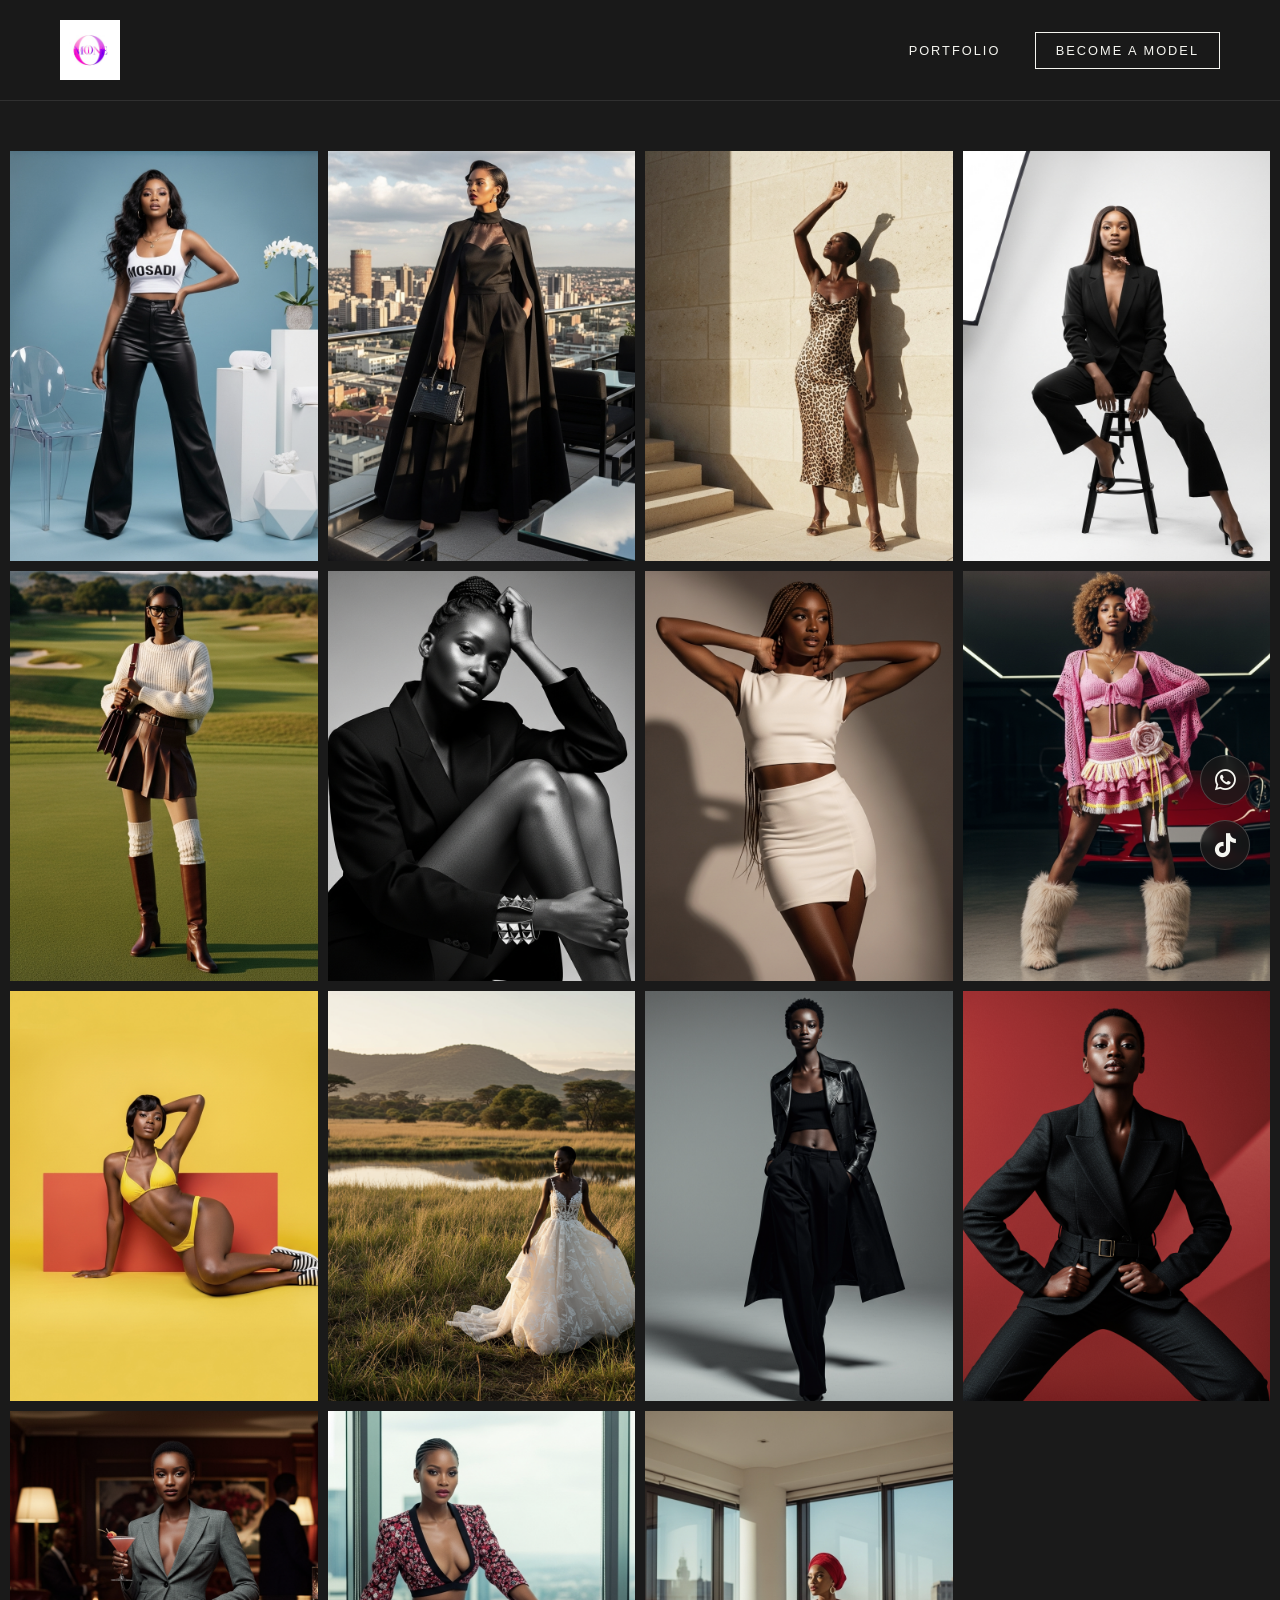
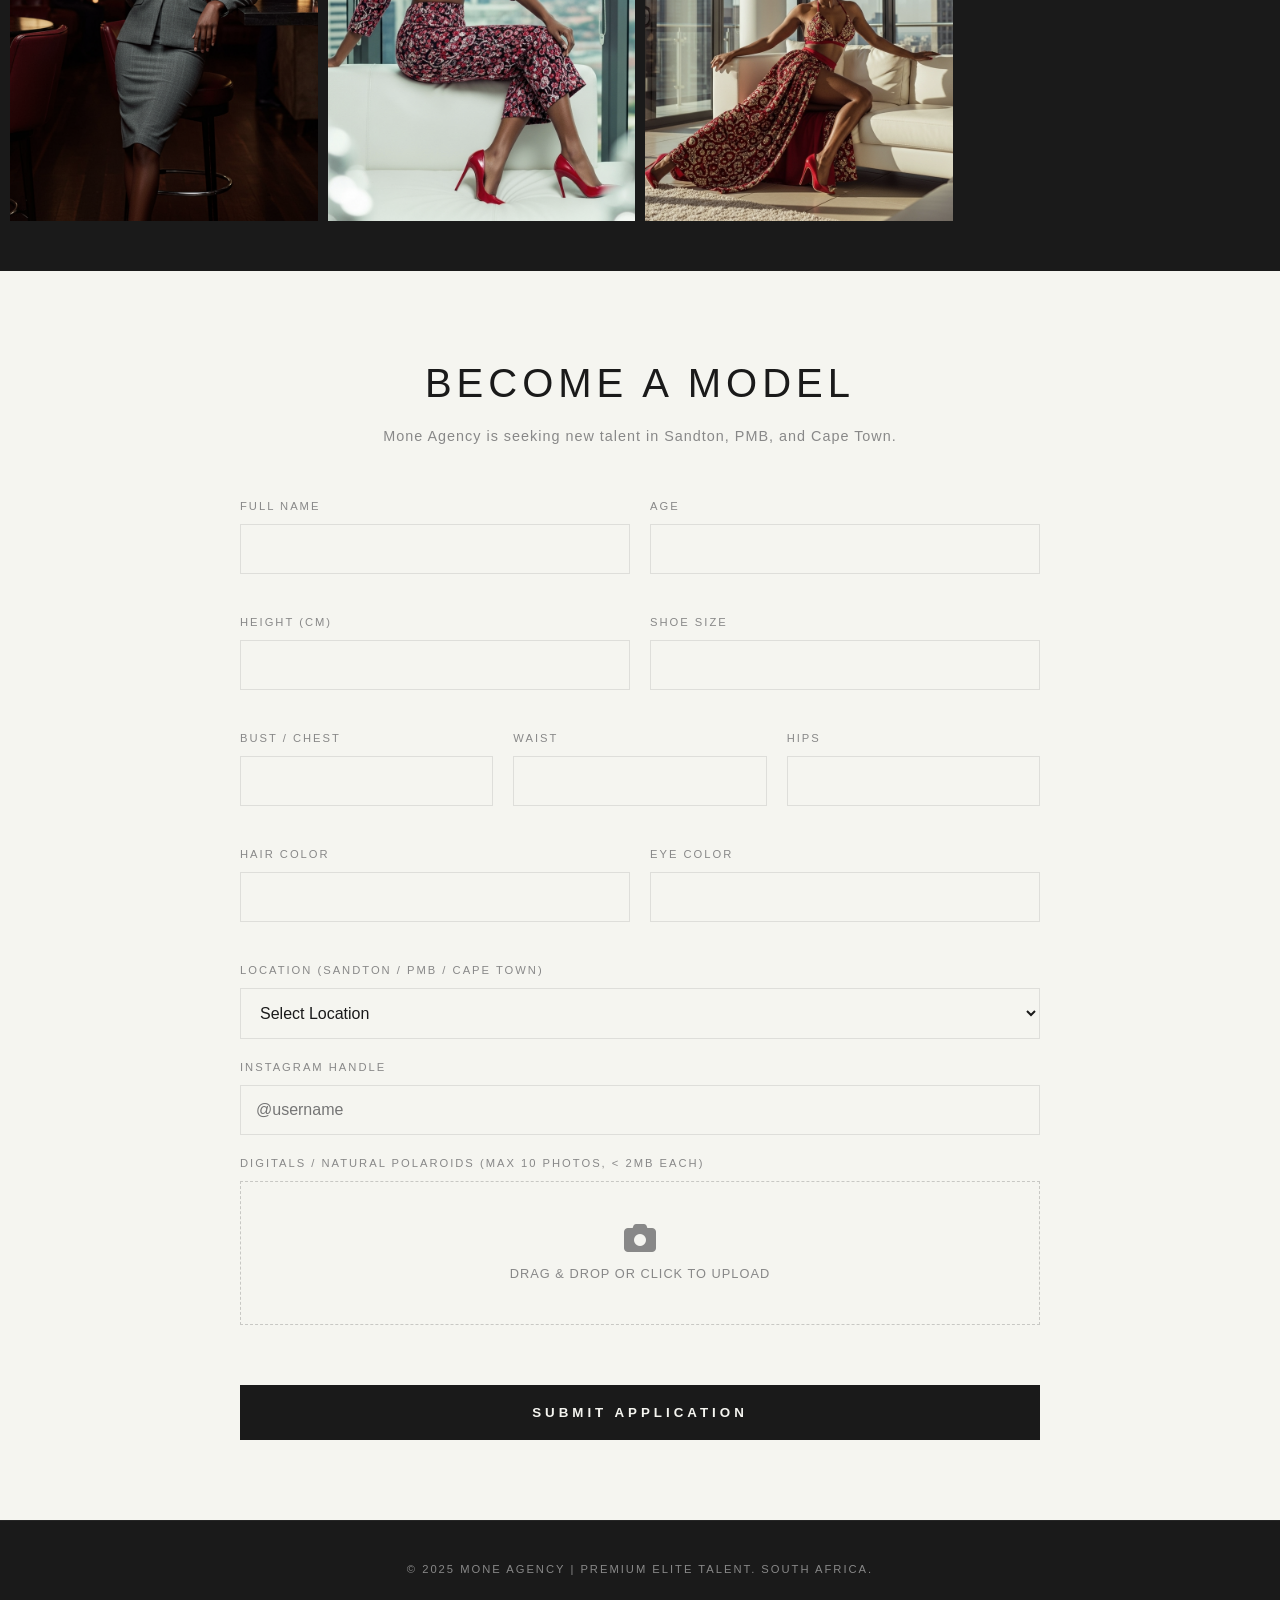
==== index.html @ b7a15d07 "Initial deploy for Mone Agency Luxury Portfolio" ====
<!DOCTYPE html>
<html lang="en">
<head>
    <meta charset="UTF-8">
    <meta name="viewport" content="width=device-width, initial-scale=1.0">
    <title>Mone Agency | Elite Model Management</title>
    <meta name="description" content="Mone Agency: Premium Model Management in Sandton, Pietermaritzburg, and Cape Town. Discover elite talent and join the high-fashion portfolio.">
    <meta name="keywords" content="Mone Agency, Model Portfolio, Fashion Agency South Africa, Sandton Models, Cape Town Models, Model Application">
    <link rel="icon" type="image/jpeg" href="Logo/mone-logo-v2.jpeg">
    <link rel="stylesheet" href="style.css">
    <link rel="stylesheet" href="https://cdnjs.cloudflare.com/ajax/libs/font-awesome/6.5.1/css/all.min.css">
</head>
<body>
    <header>
        <div class="container">
            <img src="Logo/mone-logo-v2.jpeg" alt="Mone Agency Logo" class="logo">
            <nav>
                <a href="#portfolio">Portfolio</a>
                <a href="#apply" class="btn-apply">Become a Model</a>
            </nav>
        </div>
    </header>

    <main>
        <!-- Hero / Portfolio Section -->
        <section id="portfolio" class="gallery-section">
            <div class="gallery-grid" id="gallery">
                <!-- Images will be injected here via script or added manually -->
            </div>
        </section>

        <!-- Become a Model Section -->
        <section id="apply" class="apply-section">
            <div class="container">
                <h2 class="section-title">Become a Model</h2>
                <p class="section-subtitle">Mone Agency is seeking new talent in Sandton, PMB, and Cape Town.</p>
                
                <form id="modelForm" class="model-form" action="https://formspree.io/f/mone.agency@mail.com" method="POST" enctype="multipart/form-data">
                    <div class="form-row">
                        <div class="form-group">
                            <label for="name">Full Name</label>
                            <input type="text" id="name" name="name" required>
                        </div>
                        <div class="form-group">
                            <label for="age">Age</label>
                            <input type="number" id="age" name="age" required>
                        </div>
                    </div>

                    <div class="form-row">
                        <div class="form-group">
                            <label for="height">Height (cm)</label>
                            <input type="number" id="height" name="height" required>
                        </div>
                        <div class="form-group">
                            <label for="shoe">Shoe Size</label>
                            <input type="text" id="shoe" name="shoe" required>
                        </div>
                    </div>

                    <div class="form-row">
                        <div class="form-group">
                            <label for="bust">Bust / Chest</label>
                            <input type="text" id="bust" name="bust" required>
                        </div>
                        <div class="form-group">
                            <label for="waist">Waist</label>
                            <input type="text" id="waist" name="waist" required>
                        </div>
                        <div class="form-group">
                            <label for="hips">Hips</label>
                            <input type="text" id="hips" name="hips" required>
                        </div>
                    </div>

                    <div class="form-row">
                        <div class="form-group">
                            <label for="hair">Hair Color</label>
                            <input type="text" id="hair" name="hair" required>
                        </div>
                        <div class="form-group">
                            <label for="eyes">Eye Color</label>
                            <input type="text" id="eyes" name="eyes" required>
                        </div>
                    </div>

                    <div class="form-group">
                        <label for="location">Location (Sandton / PMB / Cape Town)</label>
                        <select id="location" name="location" required>
                            <option value="">Select Location</option>
                            <option value="Sandton">Sandton</option>
                            <option value="Pietermaritzburg">Pietermaritzburg</option>
                            <option value="Cape Town">Cape Town</option>
                        </select>
                    </div>

                    <div class="form-group">
                        <label for="instagram">Instagram Handle</label>
                        <input type="text" id="instagram" name="instagram" placeholder="@username" required>
                    </div>

                    <div class="form-group">
                        <label>Digitals / Natural Polaroids (Max 10 photos, < 2MB each)</label>
                        <div class="upload-zone" id="uploadZone">
                            <i class="fas fa-camera"></i>
                            <p>Drag & Drop or Click to Upload</p>
                            <input type="file" id="photos" name="photos[]" multiple accept="image/*" hidden>
                        </div>
                        <div id="fileList" class="file-list"></div>
                    </div>

                    <button type="submit" class="btn-submit">Submit Application</button>
                </form>
            </div>
        </section>
    </main>

    <!-- Floating Buttons -->
    <div class="floating-cta">
        <a href="https://wa.me/27833826027" class="whatsapp" target="_blank" aria-label="WhatsApp">
            <i class="fab fa-whatsapp"></i>
        </a>
        <a href="https://www.tiktok.com/@m1one000" class="tiktok" target="_blank" aria-label="TikTok">
            <i class="fab fa-tiktok"></i>
        </a>
    </div>

    <footer>
        <div class="container">
            <p>&copy; 2025 Mone Agency | Premium Elite Talent. South Africa.</p>
        </div>
    </footer>

    <script src="script.js"></script>
</body>
</html>
---- style.css ----
:root {
    --charcoal: #1A1A1A;
    --sand: #F5F5F0;
    --gold: #D4AF37;
    --gray: #888888;
    --white: #FFFFFF;
}

* {
    margin: 0;
    padding: 0;
    box-sizing: border-box;
}

body {
    font-family: 'Helvetica Neue', Helvetica, Arial, sans-serif;
    background-color: var(--charcoal);
    color: var(--sand);
    line-height: 1.6;
    overflow-x: hidden;
}

.container {
    max-width: 1200px;
    margin: 0 auto;
    padding: 0 20px;
}

/* Header */
header {
    padding: 20px 0;
    background-color: rgba(26, 26, 26, 0.95);
    position: sticky;
    top: 0;
    z-index: 1000;
    border-bottom: 1px solid rgba(245, 245, 240, 0.1);
}

header .container {
    display: flex;
    justify-content: space-between;
    align-items: center;
}

.logo {
    height: 60px;
    width: auto;
    object-fit: contain;
}

nav a {
    color: var(--sand);
    text-decoration: none;
    margin-left: 30px;
    font-weight: 300;
    letter-spacing: 2px;
    text-transform: uppercase;
    font-size: 0.8rem;
    transition: color 0.3s ease;
}

nav a:hover {
    color: var(--gray);
}

.btn-apply {
    border: 1px solid var(--sand);
    padding: 10px 20px;
    transition: all 0.3s ease;
}

.btn-apply:hover {
    background-color: var(--sand);
    color: var(--charcoal);
}

/* Gallery Section */
.gallery-section {
    padding: 40px 0;
}

.gallery-grid {
    display: grid;
    grid-template-columns: repeat(auto-fill, minmax(300px, 1fr));
    gap: 10px;
    padding: 10px;
}

.gallery-item {
    aspect-ratio: 3/4;
    overflow: hidden;
    background-color: #222;
}

.gallery-item img {
    width: 100%;
    height: 100%;
    object-fit: cover;
    filter: grayscale(20%);
    transition: transform 0.8s ease, filter 0.5s ease;
}

.gallery-item:hover img {
    transform: scale(1.05);
    filter: grayscale(0%);
}

/* Apply Section */
.apply-section {
    padding: 80px 0;
    background-color: var(--sand);
    color: var(--charcoal);
}

.section-title {
    text-align: center;
    font-size: 2.5rem;
    letter-spacing: 5px;
    text-transform: uppercase;
    margin-bottom: 10px;
    font-weight: 200;
}

.section-subtitle {
    text-align: center;
    font-size: 0.9rem;
    color: var(--gray);
    margin-bottom: 50px;
    letter-spacing: 1px;
}

.model-form {
    max-width: 800px;
    margin: 0 auto;
}

.form-row {
    display: flex;
    gap: 20px;
    margin-bottom: 20px;
}

.form-group {
    flex: 1;
    margin-bottom: 20px;
    display: flex;
    flex-direction: column;
}

.form-group label {
    font-size: 0.7rem;
    text-transform: uppercase;
    letter-spacing: 2px;
    margin-bottom: 8px;
    color: var(--gray);
}

.form-group input, 
.form-group select, 
.form-group textarea {
    padding: 15px;
    background-color: transparent;
    border: 1px solid rgba(26, 26, 26, 0.1);
    font-family: inherit;
    font-size: 1rem;
    color: var(--charcoal);
    outline: none;
    transition: border-color 0.3s ease;
}

.form-group input:focus, 
.form-group select:focus {
    border-color: var(--charcoal);
}

/* Upload Zone */
.upload-zone {
    border: 1px dashed rgba(26, 26, 26, 0.2);
    padding: 40px;
    text-align: center;
    cursor: pointer;
    transition: background-color 0.3s ease;
}

.upload-zone:hover {
    background-color: rgba(26, 26, 26, 0.02);
}

.upload-zone i {
    font-size: 2rem;
    margin-bottom: 10px;
    color: var(--gray);
}

.upload-zone p {
    font-size: 0.8rem;
    text-transform: uppercase;
    letter-spacing: 1px;
    color: var(--gray);
}

.file-list {
    margin-top: 10px;
    font-size: 0.8rem;
    color: var(--gray);
}

.btn-submit {
    width: 100%;
    padding: 20px;
    background-color: var(--charcoal);
    color: var(--sand);
    border: none;
    text-transform: uppercase;
    letter-spacing: 4px;
    font-weight: 600;
    cursor: pointer;
    margin-top: 30px;
    transition: opacity 0.3s ease;
}

.btn-submit:hover {
    opacity: 0.9;
}

/* Floating CTA */
.floating-cta {
    position: fixed;
    bottom: 30px;
    right: 30px;
    display: flex;
    flex-direction: column;
    gap: 15px;
    z-index: 2000;
}

.floating-cta a {
    width: 50px;
    height: 50px;
    border-radius: 50%;
    display: flex;
    align-items: center;
    justify-content: center;
    color: var(--sand);
    font-size: 1.5rem;
    text-decoration: none;
    transition: transform 0.3s ease;
    background-color: rgba(26, 26, 26, 0.8);
    backdrop-filter: blur(5px);
    border: 1px solid rgba(245, 245, 240, 0.2);
}

.floating-cta a:hover {
    transform: scale(1.1);
}

/* Footer */
footer {
    padding: 40px 0;
    text-align: center;
    font-size: 0.7rem;
    letter-spacing: 2px;
    text-transform: uppercase;
    color: var(--gray);
    border-top: 1px solid rgba(245, 245, 240, 0.05);
}

/* Responsive */
@media (max-width: 768px) {
    .form-row {
        flex-direction: column;
        gap: 0;
    }
    
    .section-title {
        font-size: 1.8rem;
    }
    
    header .container {
        flex-direction: column;
        gap: 20px;
    }
    
    nav a {
        margin: 0 10px;
    }
}
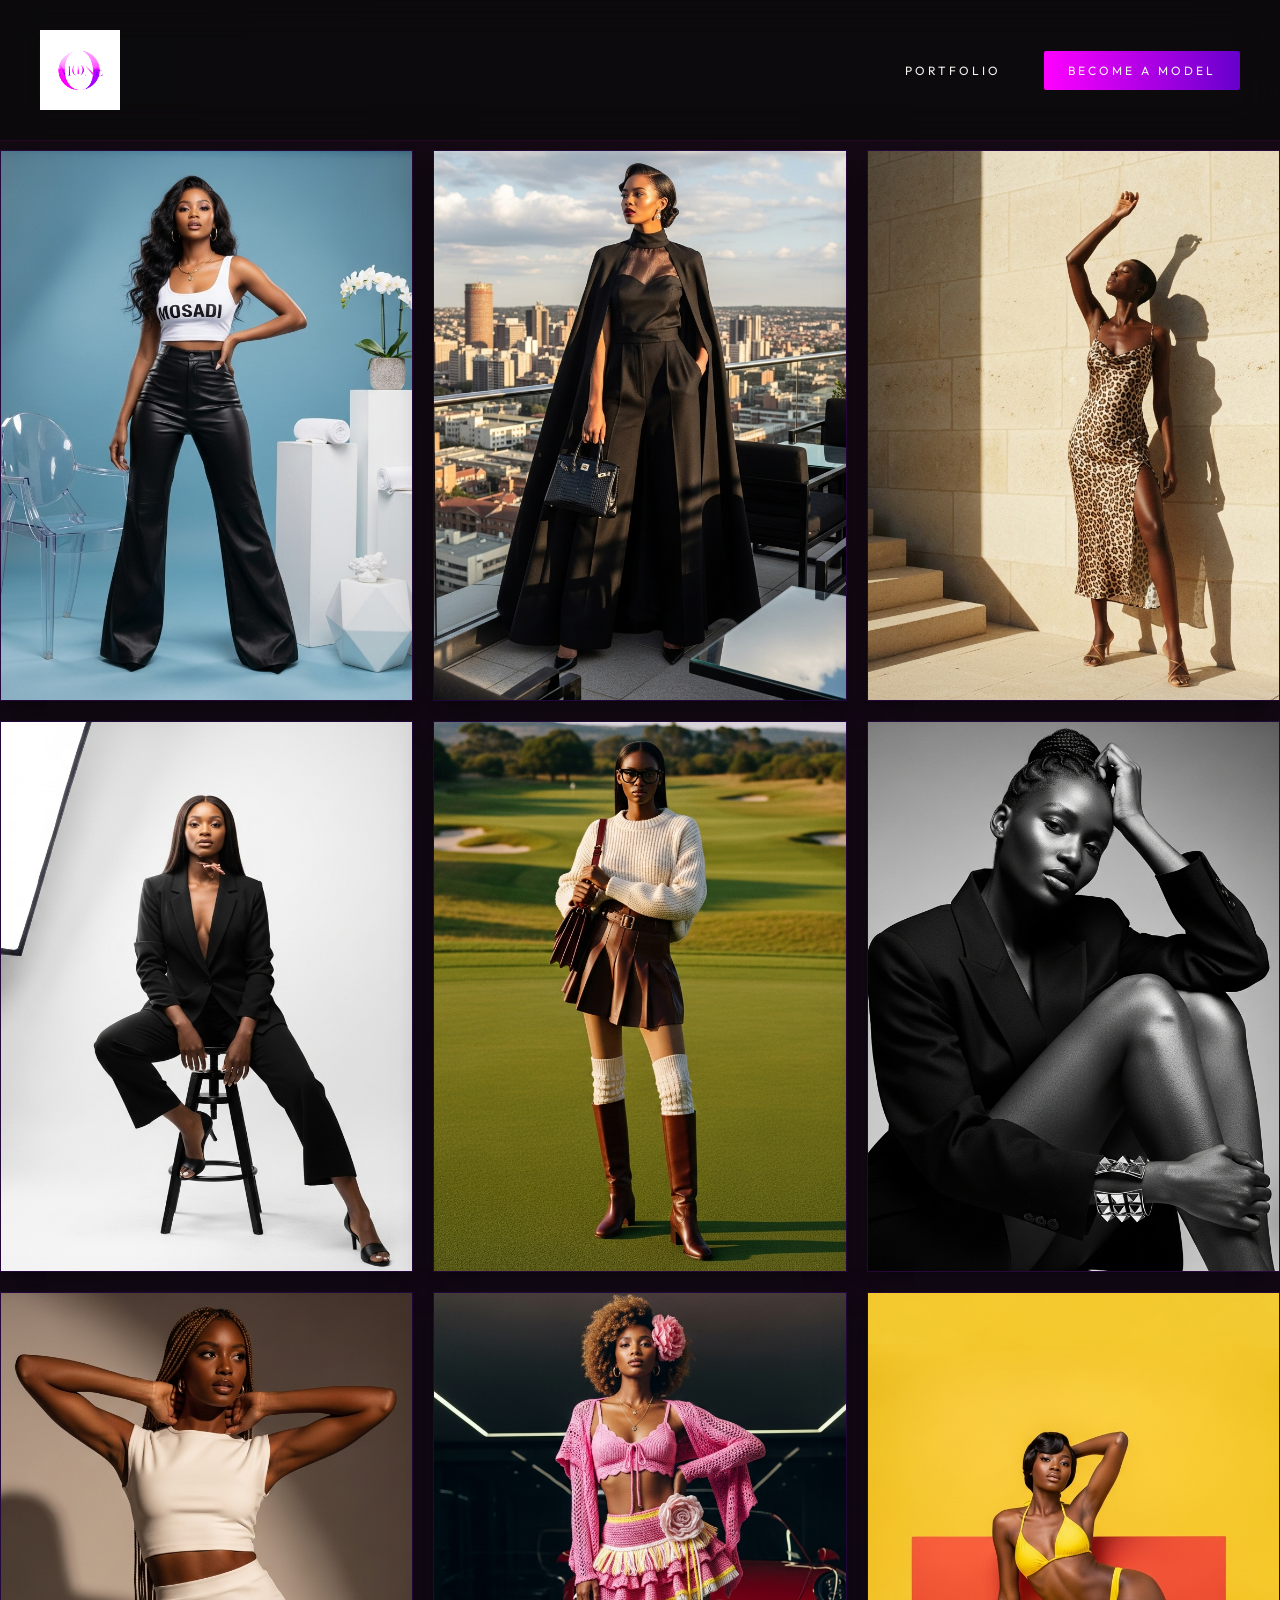
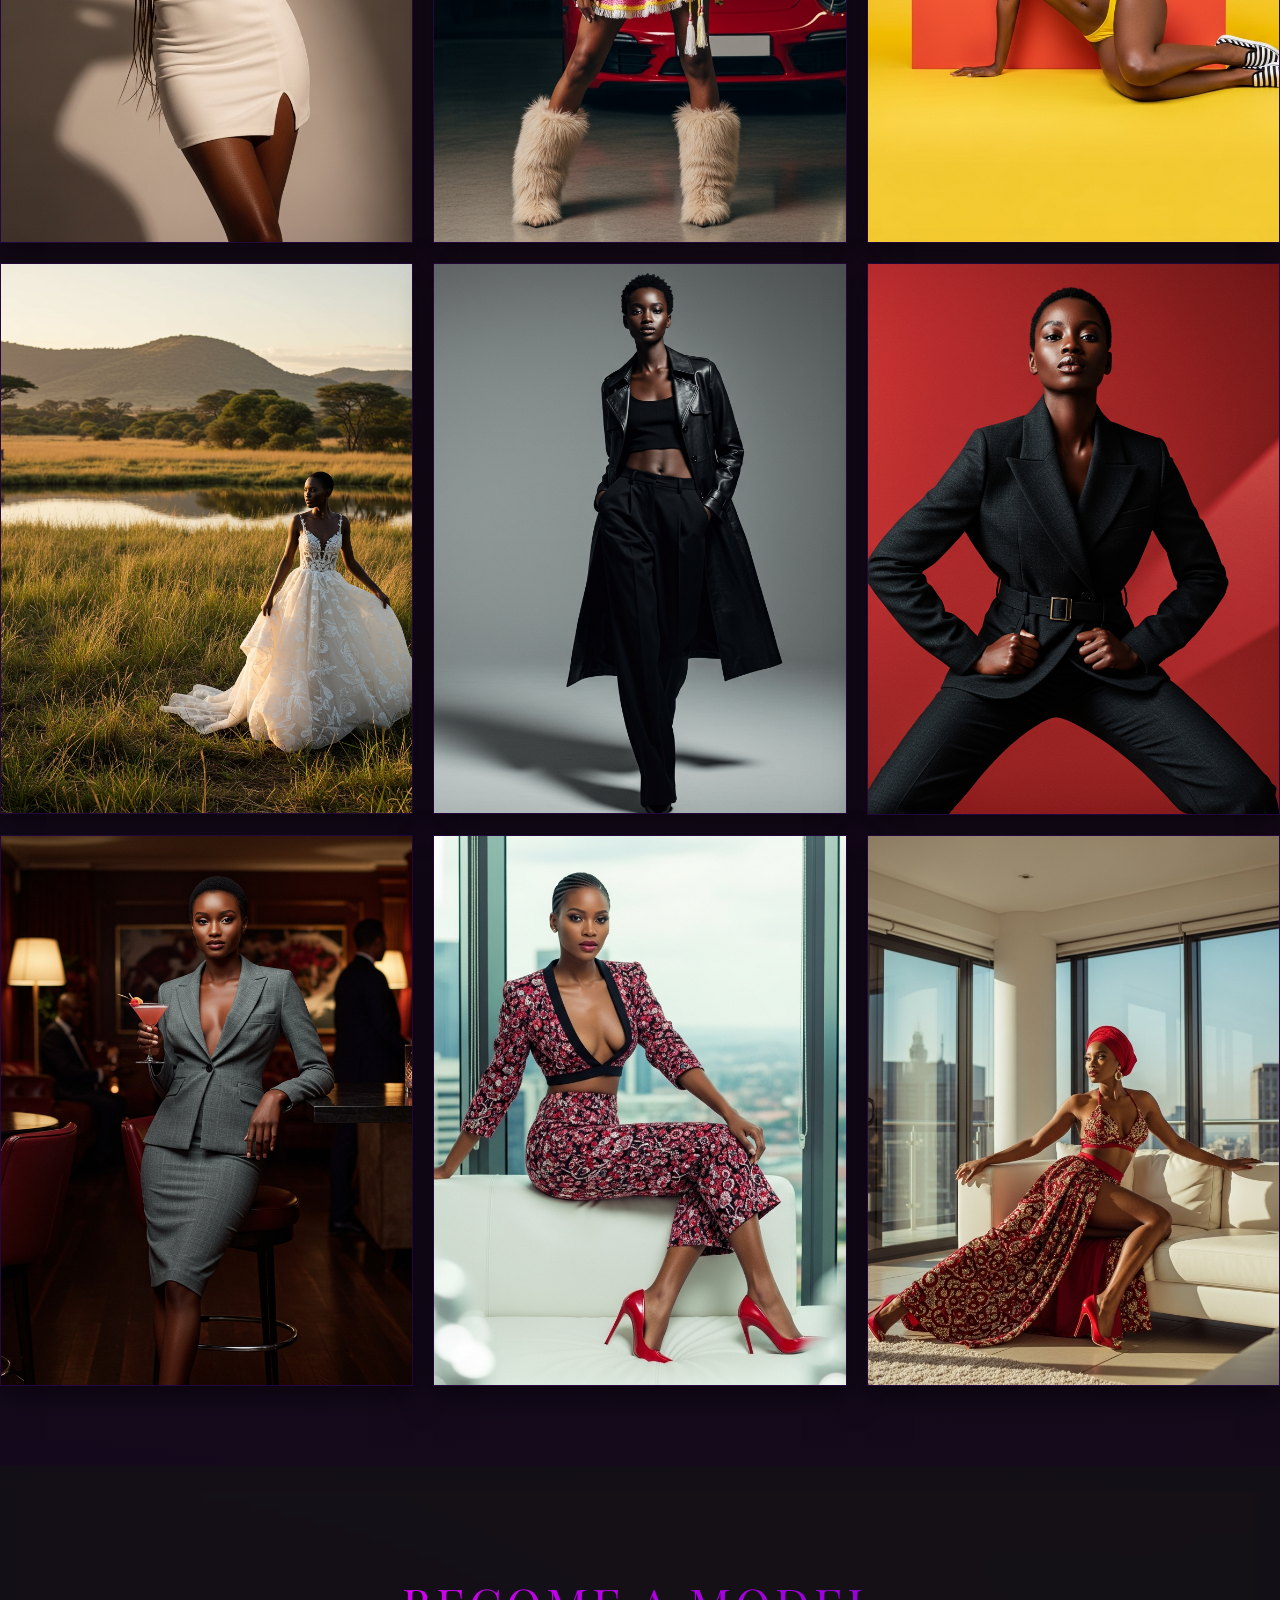
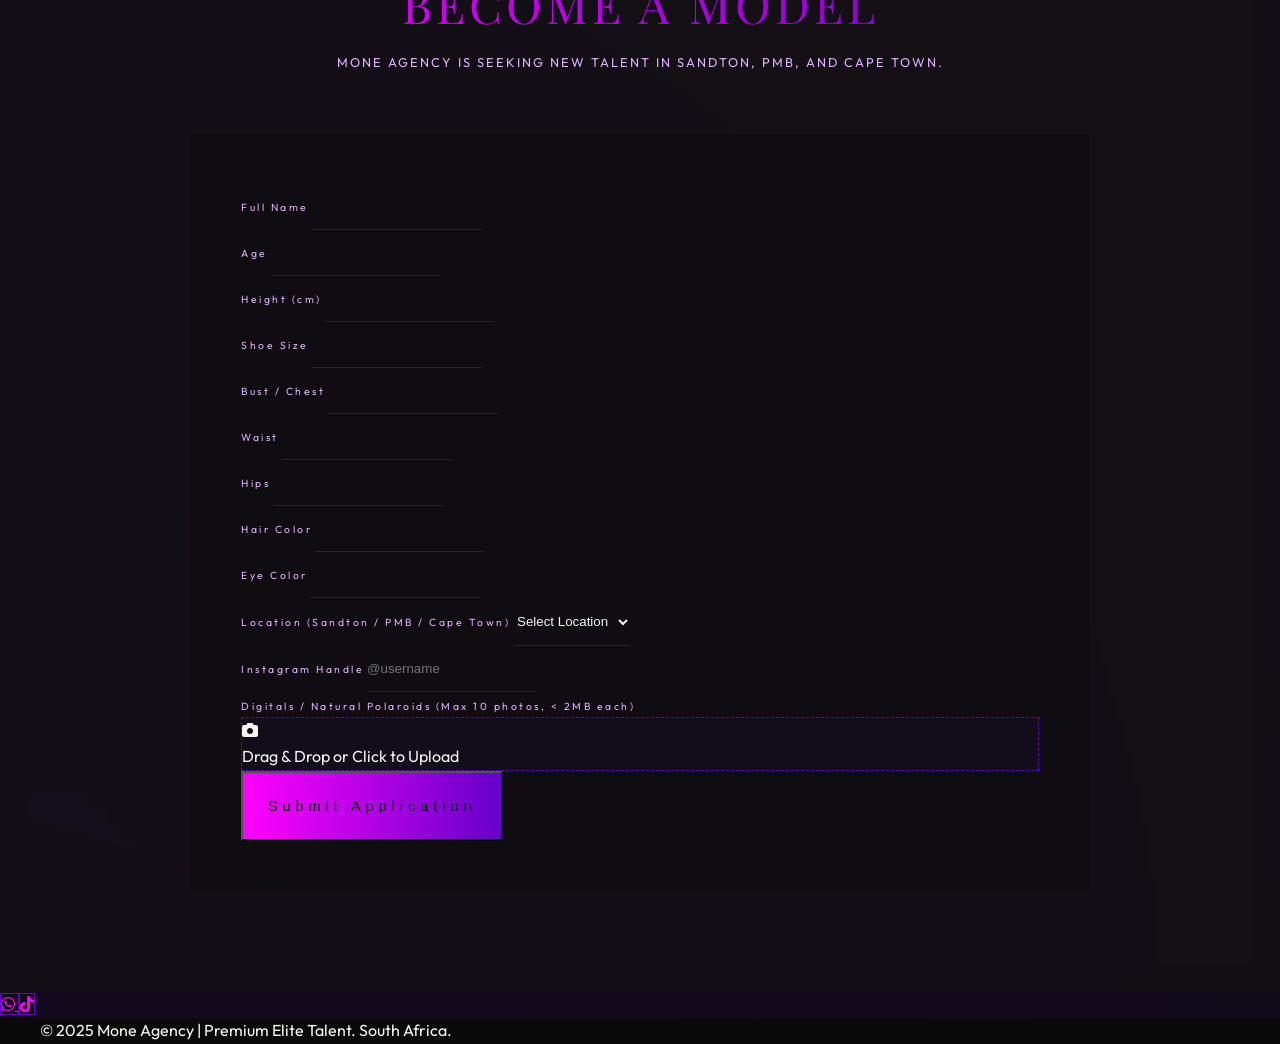
==== commit d3fcc689: "Refine visual identity with magenta-purple gradients and editorial typography" ====
--- a/index.html
+++ b/index.html
@@ -5,6 +5,9 @@
     <meta name="viewport" content="width=device-width, initial-scale=1.0">
     <title>Mone Agency | Elite Model Management</title>
     <meta name="description" content="Mone Agency: Premium Model Management in Sandton, Pietermaritzburg, and Cape Town. Discover elite talent and join the high-fashion portfolio.">
+    <link rel="preconnect" href="https://fonts.googleapis.com">
+    <link rel="preconnect" href="https://fonts.gstatic.com" crossorigin>
+    <link href="https://fonts.googleapis.com/css2?family=Playfair+Display:ital,wght@0,400..900;1,400..900&family=Outfit:wght@100..900&display=swap" rel="stylesheet">
     <meta name="keywords" content="Mone Agency, Model Portfolio, Fashion Agency South Africa, Sandton Models, Cape Town Models, Model Application">
     <link rel="icon" type="image/jpeg" href="Logo/mone-logo-v2.jpeg">
     <link rel="stylesheet" href="style.css">
--- a/style.css
+++ b/style.css
@@ -1,9 +1,12 @@
 :root {
-    --charcoal: #1A1A1A;
+    --magenta: #FF00FF;
+    --purple: #6600CC;
+    --onyx: #0A0A0A;
     --sand: #F5F5F0;
-    --gold: #D4AF37;
-    --gray: #888888;
-    --white: #FFFFFF;
+    --lavender: #E0B0FF;
+    --brand-gradient: linear-gradient(90deg, #FF00FF, #6600CC);
+    --glow-effect: radial-gradient(circle at top right, rgba(255, 0, 255, 0.05), transparent),
+                   radial-gradient(circle at bottom left, rgba(102, 0, 204, 0.1), transparent);
 }
 
 * {
@@ -13,27 +16,39 @@
 }
 
 body {
-    font-family: 'Helvetica Neue', Helvetica, Arial, sans-serif;
-    background-color: var(--charcoal);
+    font-family: 'Outfit', sans-serif;
+    background-color: var(--onyx);
+    background-image: var(--glow-effect);
     color: var(--sand);
     line-height: 1.6;
     overflow-x: hidden;
+    min-height: 100vh;
+}
+
+h1, h2, h3, .section-title {
+    font-family: 'Playfair Display', serif;
+    font-weight: 300;
+    letter-spacing: 4px;
+    text-transform: uppercase;
 }
 
 .container {
-    max-width: 1200px;
+    max-width: 1400px;
     margin: 0 auto;
-    padding: 0 20px;
-}
-
-/* Header */
+    padding: 0 40px;
+}
+
+/* Header & Glassmorphism */
 header {
-    padding: 20px 0;
-    background-color: rgba(26, 26, 26, 0.95);
-    position: sticky;
+    padding: 30px 0;
+    background: rgba(10, 10, 10, 0.8);
+    backdrop-filter: blur(20px);
+    -webkit-backdrop-filter: blur(20px);
+    position: fixed;
+    width: 100%;
     top: 0;
     z-index: 1000;
-    border-bottom: 1px solid rgba(245, 245, 240, 0.1);
+    border-bottom: 1px solid rgba(255, 0, 255, 0.1);
 }
 
 header .container {
@@ -43,245 +58,164 @@
 }
 
 .logo {
-    height: 60px;
+    height: 80px;
     width: auto;
-    object-fit: contain;
+    filter: brightness(1.2) contrast(1.1);
 }
 
 nav a {
     color: var(--sand);
     text-decoration: none;
-    margin-left: 30px;
-    font-weight: 300;
-    letter-spacing: 2px;
+    margin-left: 40px;
+    font-size: 0.75rem;
+    letter-spacing: 3px;
     text-transform: uppercase;
-    font-size: 0.8rem;
+    font-weight: 400;
     transition: color 0.3s ease;
 }
 
 nav a:hover {
-    color: var(--gray);
+    color: var(--magenta);
 }
 
 .btn-apply {
-    border: 1px solid var(--sand);
-    padding: 10px 20px;
-    transition: all 0.3s ease;
+    background: var(--brand-gradient);
+    -webkit-background-clip: padding-box;
+    padding: 12px 24px;
+    border: none !important;
+    position: relative;
+    border-radius: 2px;
 }
 
 .btn-apply:hover {
-    background-color: var(--sand);
-    color: var(--charcoal);
-}
-
-/* Gallery Section */
+    transform: scale(1.05);
+    box-shadow: 0 0 20px rgba(255, 0, 255, 0.4);
+}
+
+/* Portfolio Gallery */
 .gallery-section {
-    padding: 40px 0;
+    padding: 150px 0 80px;
 }
 
 .gallery-grid {
     display: grid;
-    grid-template-columns: repeat(auto-fill, minmax(300px, 1fr));
-    gap: 10px;
-    padding: 10px;
+    grid-template-columns: repeat(auto-fill, minmax(350px, 1fr));
+    gap: 20px;
 }
 
 .gallery-item {
+    position: relative;
     aspect-ratio: 3/4;
     overflow: hidden;
-    background-color: #222;
+    border: 1px solid rgba(102, 0, 204, 0.2);
+    box-shadow: 0 10px 30px rgba(0, 0, 0, 0.5);
+    transition: border-color 0.3s ease;
 }
 
 .gallery-item img {
     width: 100%;
     height: 100%;
     object-fit: cover;
-    filter: grayscale(20%);
-    transition: transform 0.8s ease, filter 0.5s ease;
+    transition: transform 1.2s cubic-bezier(0.19, 1, 0.22, 1);
+}
+
+.gallery-item:hover {
+    border-color: var(--magenta);
 }
 
 .gallery-item:hover img {
-    transform: scale(1.05);
-    filter: grayscale(0%);
-}
-
-/* Apply Section */
+    transform: scale(1.08);
+}
+
+/* Model Application Form */
 .apply-section {
-    padding: 80px 0;
-    background-color: var(--sand);
-    color: var(--charcoal);
+    padding: 100px 0;
+    background: rgba(20, 20, 20, 0.6);
+    backdrop-filter: blur(10px);
 }
 
 .section-title {
     text-align: center;
-    font-size: 2.5rem;
-    letter-spacing: 5px;
-    text-transform: uppercase;
+    font-size: 3rem;
     margin-bottom: 10px;
-    font-weight: 200;
+    background: var(--brand-gradient);
+    -webkit-background-clip: text;
+    -webkit-text-fill-color: transparent;
 }
 
 .section-subtitle {
     text-align: center;
+    color: var(--lavender);
+    font-size: 0.8rem;
+    letter-spacing: 2px;
+    margin-bottom: 60px;
+    text-transform: uppercase;
+}
+
+.model-form {
+    max-width: 900px;
+    margin: 0 auto;
+    padding: 50px;
+    background: rgba(10, 10, 10, 0.4);
+    border: 1px solid rgba(255, 0, 255, 0.05);
+}
+
+.form-group label {
+    color: var(--lavender);
+    font-size: 0.65rem;
+    letter-spacing: 2.5px;
+}
+
+.form-group input, .form-group select, .form-group textarea {
+    background: transparent;
+    border: none;
+    border-bottom: 1px solid rgba(245, 245, 240, 0.1);
+    color: var(--sand);
+    padding: 15px 0;
+    border-radius: 0;
+}
+
+.form-group input:focus {
+    border-bottom-color: var(--magenta);
+}
+
+.upload-zone {
+    border: 1px dashed var(--purple);
+    background: rgba(102, 0, 204, 0.05);
+}
+
+.upload-zone:hover {
+    border-color: var(--magenta);
+    background: rgba(255, 0, 255, 0.05);
+}
+
+.btn-submit {
+    background: var(--brand-gradient);
+    border-radius: 0;
+    padding: 25px;
     font-size: 0.9rem;
-    color: var(--gray);
-    margin-bottom: 50px;
-    letter-spacing: 1px;
-}
-
-.model-form {
-    max-width: 800px;
-    margin: 0 auto;
-}
-
-.form-row {
-    display: flex;
-    gap: 20px;
-    margin-bottom: 20px;
-}
-
-.form-group {
-    flex: 1;
-    margin-bottom: 20px;
-    display: flex;
-    flex-direction: column;
-}
-
-.form-group label {
-    font-size: 0.7rem;
-    text-transform: uppercase;
-    letter-spacing: 2px;
-    margin-bottom: 8px;
-    color: var(--gray);
-}
-
-.form-group input, 
-.form-group select, 
-.form-group textarea {
-    padding: 15px;
-    background-color: transparent;
-    border: 1px solid rgba(26, 26, 26, 0.1);
-    font-family: inherit;
-    font-size: 1rem;
-    color: var(--charcoal);
-    outline: none;
-    transition: border-color 0.3s ease;
-}
-
-.form-group input:focus, 
-.form-group select:focus {
-    border-color: var(--charcoal);
-}
-
-/* Upload Zone */
-.upload-zone {
-    border: 1px dashed rgba(26, 26, 26, 0.2);
-    padding: 40px;
-    text-align: center;
-    cursor: pointer;
-    transition: background-color 0.3s ease;
-}
-
-.upload-zone:hover {
-    background-color: rgba(26, 26, 26, 0.02);
-}
-
-.upload-zone i {
-    font-size: 2rem;
-    margin-bottom: 10px;
-    color: var(--gray);
-}
-
-.upload-zone p {
-    font-size: 0.8rem;
-    text-transform: uppercase;
-    letter-spacing: 1px;
-    color: var(--gray);
-}
-
-.file-list {
-    margin-top: 10px;
-    font-size: 0.8rem;
-    color: var(--gray);
-}
-
-.btn-submit {
-    width: 100%;
-    padding: 20px;
-    background-color: var(--charcoal);
-    color: var(--sand);
-    border: none;
-    text-transform: uppercase;
-    letter-spacing: 4px;
-    font-weight: 600;
-    cursor: pointer;
-    margin-top: 30px;
-    transition: opacity 0.3s ease;
-}
-
-.btn-submit:hover {
-    opacity: 0.9;
-}
-
-/* Floating CTA */
-.floating-cta {
-    position: fixed;
-    bottom: 30px;
-    right: 30px;
-    display: flex;
-    flex-direction: column;
-    gap: 15px;
-    z-index: 2000;
-}
-
+    letter-spacing: 5px;
+}
+
+/* Floating Elements */
 .floating-cta a {
-    width: 50px;
-    height: 50px;
-    border-radius: 50%;
-    display: flex;
-    align-items: center;
-    justify-content: center;
-    color: var(--sand);
-    font-size: 1.5rem;
-    text-decoration: none;
-    transition: transform 0.3s ease;
-    background-color: rgba(26, 26, 26, 0.8);
-    backdrop-filter: blur(5px);
-    border: 1px solid rgba(245, 245, 240, 0.2);
+    background: rgba(10, 10, 10, 0.6);
+    border: 1px solid var(--purple);
+    color: var(--magenta);
 }
 
 .floating-cta a:hover {
-    transform: scale(1.1);
-}
-
-/* Footer */
+    background: var(--brand-gradient);
+    color: var(--onyx);
+}
+
 footer {
-    padding: 40px 0;
-    text-align: center;
-    font-size: 0.7rem;
-    letter-spacing: 2px;
-    text-transform: uppercase;
-    color: var(--gray);
-    border-top: 1px solid rgba(245, 245, 240, 0.05);
-}
-
-/* Responsive */
+    border-top: 1px solid rgba(102, 0, 204, 0.1);
+    background-color: var(--onyx);
+}
+
 @media (max-width: 768px) {
-    .form-row {
-        flex-direction: column;
-        gap: 0;
-    }
-    
-    .section-title {
-        font-size: 1.8rem;
-    }
-    
-    header .container {
-        flex-direction: column;
-        gap: 20px;
-    }
-    
-    nav a {
-        margin: 0 10px;
-    }
-}
+    .container { padding: 0 20px; }
+    .section-title { font-size: 2rem; }
+    header .logo { height: 50px; }
+}
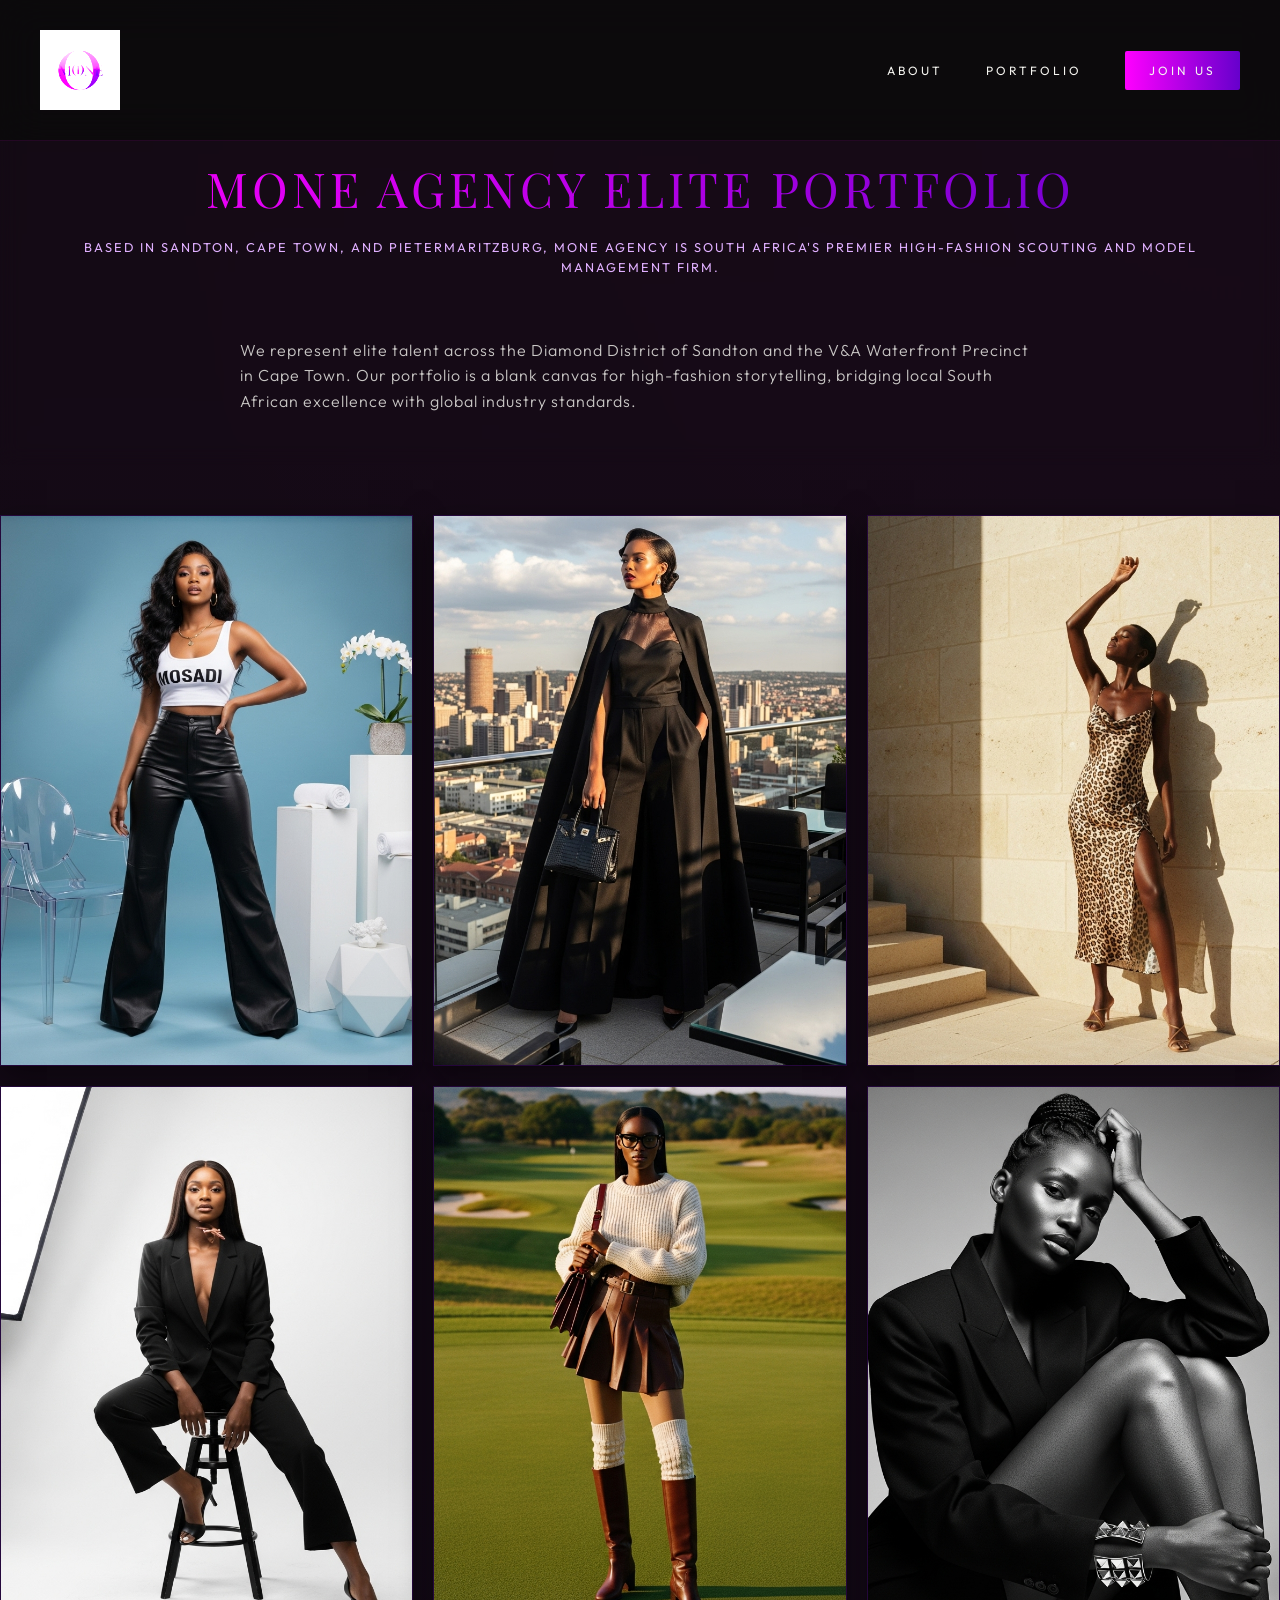
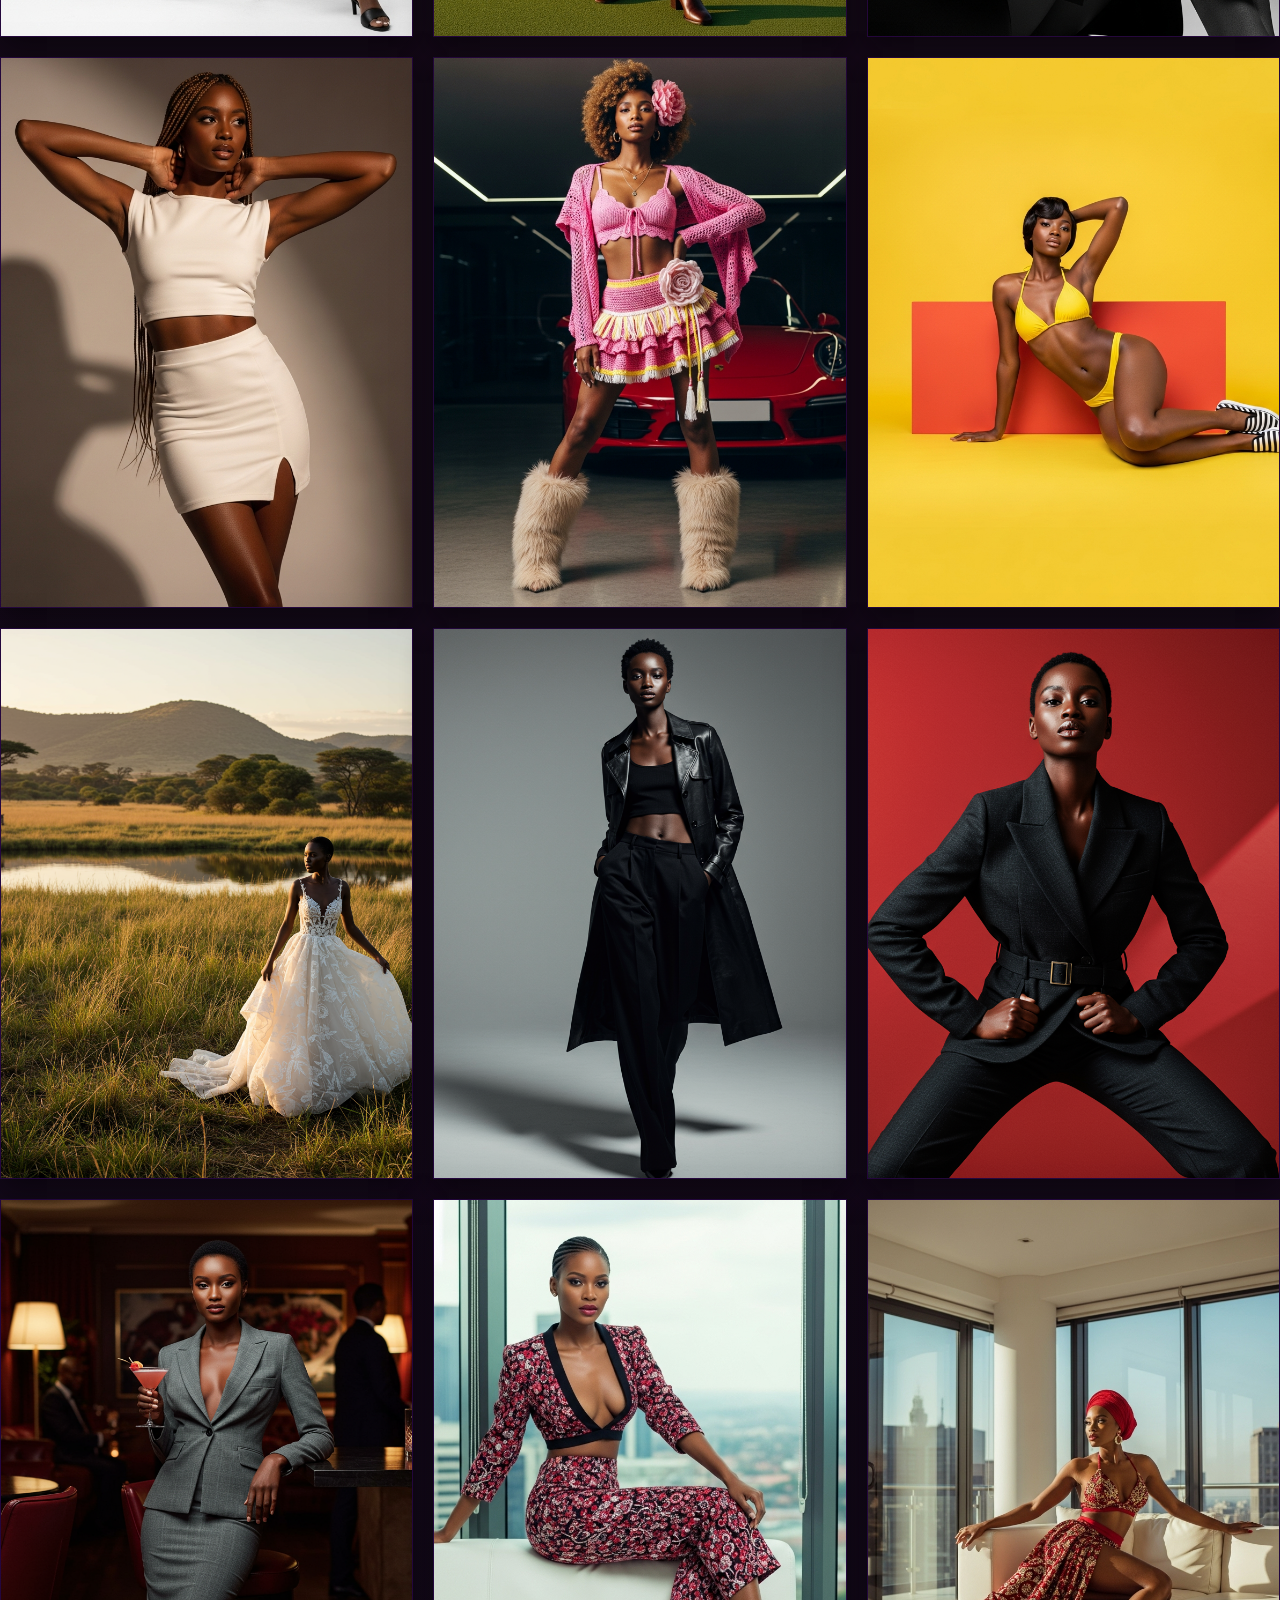
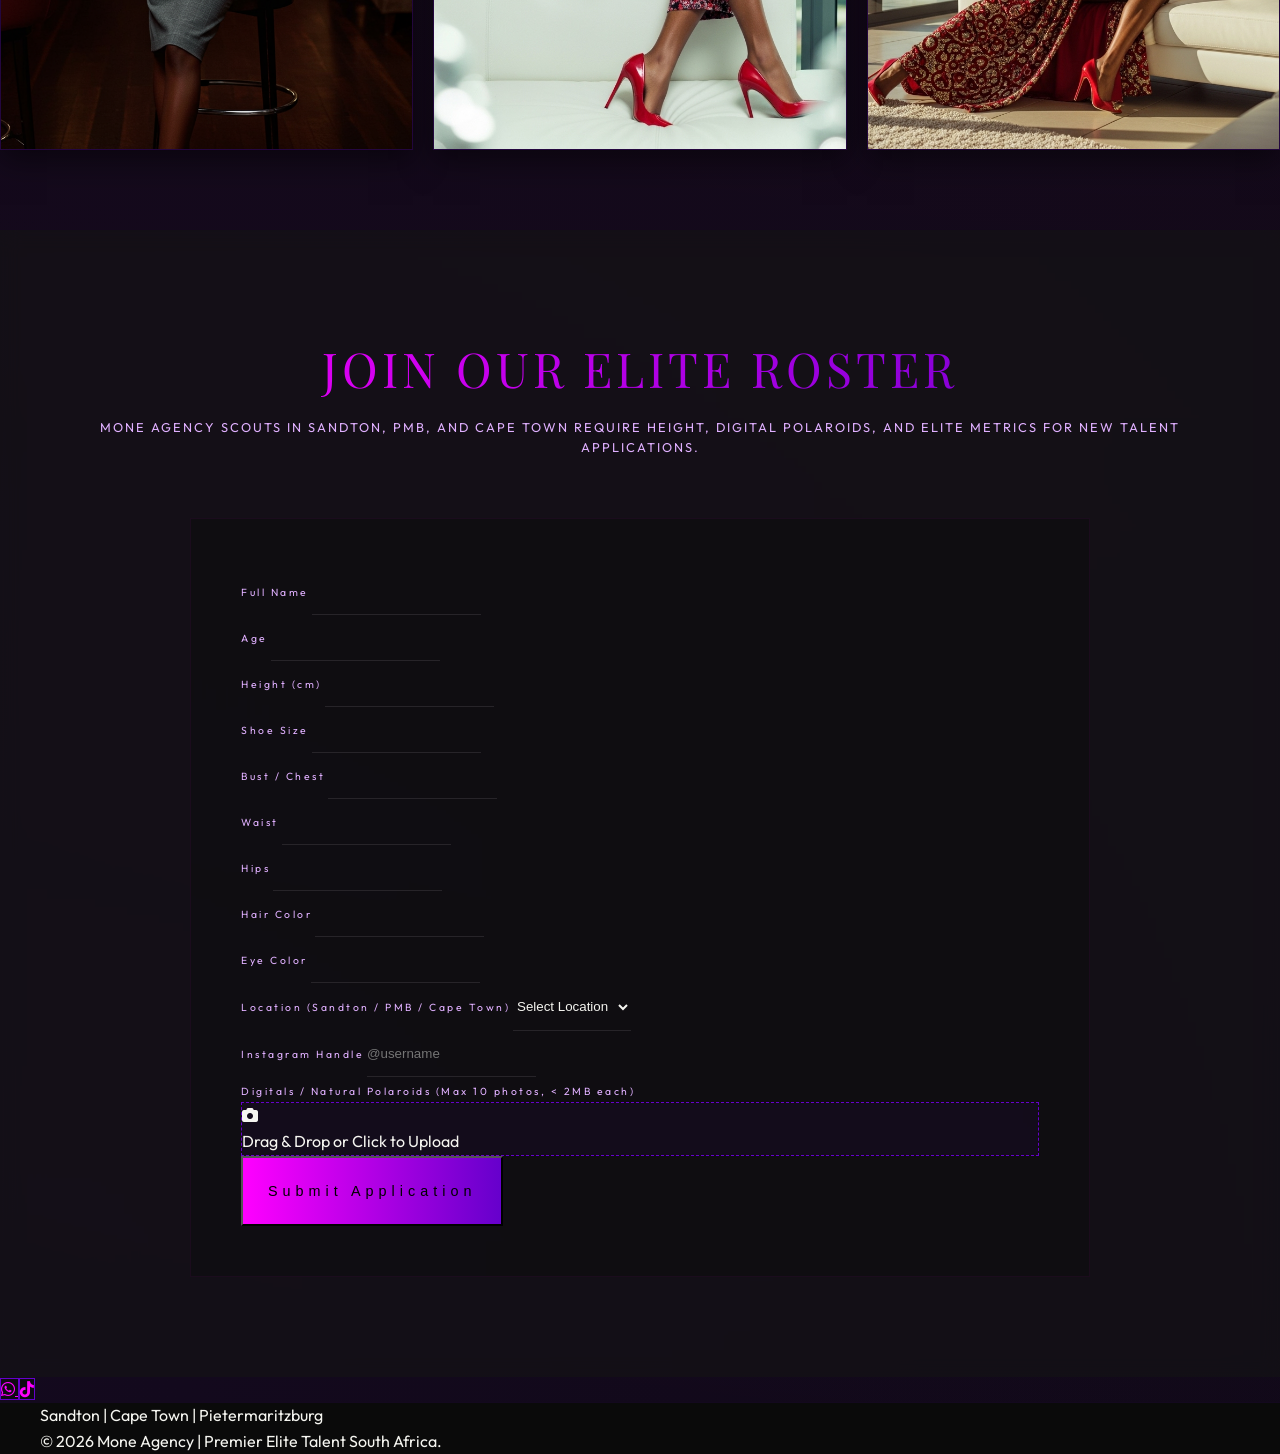
==== commit 1265899d: "Deploy Multi-Region SEO, AI Visibility (GEO), and BLUF-optimized content" ====
--- a/index.html
+++ b/index.html
@@ -3,8 +3,76 @@
 <head>
     <meta charset="UTF-8">
     <meta name="viewport" content="width=device-width, initial-scale=1.0">
-    <title>Mone Agency | Elite Model Management</title>
-    <meta name="description" content="Mone Agency: Premium Model Management in Sandton, Pietermaritzburg, and Cape Town. Discover elite talent and join the high-fashion portfolio.">
+    <title>Mone Agency | Elite Model Management South Africa</title>
+    <meta name="description" content="Premier South African Modeling Agency specialized in elite model management and scouting in Sandton, Cape Town, and Pietermaritzburg. Join our high-fashion portfolio.">
+    
+    <!-- Multi-Region SEO & AI Visibility -->
+    <meta name="keywords" content="Premier South African Modeling Agency, High Fashion Models Sandton, Cape Town Fashion Scouting, Elite Model Management South Africa, Diamond District Sandton Models, V&A Waterfront Fashion Hub">
+    <meta property="geo.region" content="ZA-GP, ZA-WC, ZA-NL">
+    <meta property="geo.placename" content="Sandton, Cape Town, Pietermaritzburg">
+    
+    <!-- AI Industry Hub Tagging -->
+    <meta name="location-proximity" content="V&A Waterfront Precinct, Cape Town; Diamond District, Sandton; KwaZulu-Natal Cultural Precinct">
+    
+    <!-- JSON-LD Schema: LocalBusiness & Service -->
+    <script type="application/ld+json">
+    [
+      {
+        "@context": "https://schema.org",
+        "@type": "LocalBusiness",
+        "name": "Mone Agency",
+        "image": "https://evansxm.github.io/mone/Logo/mone-logo-v2.jpeg",
+        "url": "https://evansxm.github.io/mone/",
+        "telephone": "+27-83-382-6027",
+        "email": "mone.agency@mail.com",
+        "address": {
+          "@type": "PostalAddress",
+          "addressLocality": "Sandton",
+          "addressRegion": "Gauteng",
+          "addressCountry": "ZA"
+        },
+        "geo": {
+          "@type": "GeoCoordinates",
+          "latitude": "-26.1075",
+          "longitude": "28.0567"
+        },
+        "openingHoursSpecification": {
+          "@type": "OpeningHoursSpecification",
+          "dayOfWeek": ["Monday", "Tuesday", "Wednesday", "Thursday", "Friday"],
+          "opens": "09:00",
+          "closes": "17:00"
+        },
+        "sameAs": [
+          "https://www.tiktok.com/@m1one000",
+          "https://wa.me/27833826027"
+        ]
+      },
+      {
+        "@context": "https://schema.org",
+        "@type": "Service",
+        "serviceType": "Model Management and Scouting",
+        "provider": {
+          "@type": "Organization",
+          "name": "Mone Agency"
+        },
+        "areaServed": [
+          {"@type": "City", "name": "Sandton"},
+          {"@type": "City", "name": "Cape Town"},
+          {"@type": "City", "name": "Pietermaritzburg"}
+        ],
+        "hasOfferCatalog": {
+          "@type": "OfferCatalog",
+          "name": "Model Services",
+          "itemListElement": [
+            {"@type": "Offer", "itemOffered": {"@type": "Service", "name": "Model Management"}},
+            {"@type": "Offer", "itemOffered": {"@type": "Service", "name": "Talent Scouting"}},
+            {"@type": "Offer", "itemOffered": {"@type": "Service", "name": "Portfolio Development"}}
+          ]
+        }
+      }
+    ]
+    </script>
+
     <link rel="preconnect" href="https://fonts.googleapis.com">
     <link rel="preconnect" href="https://fonts.gstatic.com" crossorigin>
     <link href="https://fonts.googleapis.com/css2?family=Playfair+Display:ital,wght@0,400..900;1,400..900&family=Outfit:wght@100..900&display=swap" rel="stylesheet">
@@ -18,25 +86,37 @@
         <div class="container">
             <img src="Logo/mone-logo-v2.jpeg" alt="Mone Agency Logo" class="logo">
             <nav>
+                <a href="#about">About</a>
                 <a href="#portfolio">Portfolio</a>
-                <a href="#apply" class="btn-apply">Become a Model</a>
+                <a href="#apply" class="btn-apply">Join Us</a>
             </nav>
         </div>
     </header>
 
     <main>
+        <!-- About Section (BLUF) -->
+        <section id="about" class="apply-section" style="padding: 150px 0 50px; background: transparent;">
+            <div class="container text-center">
+                <h2 class="section-title">Mone Agency Elite Portfolio</h2>
+                <p class="section-subtitle">Based in Sandton, Cape Town, and Pietermaritzburg, Mone Agency is South Africa's premier high-fashion scouting and model management firm.</p>
+                <p style="max-width: 800px; margin: 0 auto; font-weight: 300; letter-spacing: 1px; color: var(--sand); opacity: 0.8;">
+                    We represent elite talent across the Diamond District of Sandton and the V&A Waterfront Precinct in Cape Town. Our portfolio is a blank canvas for high-fashion storytelling, bridging local South African excellence with global industry standards.
+                </p>
+            </div>
+        </section>
+
         <!-- Hero / Portfolio Section -->
-        <section id="portfolio" class="gallery-section">
+        <section id="portfolio" class="gallery-section" style="padding-top: 50px;">
             <div class="gallery-grid" id="gallery">
                 <!-- Images will be injected here via script or added manually -->
             </div>
         </section>
 
-        <!-- Become a Model Section -->
+        <!-- Become a Model Section (BLUF) -->
         <section id="apply" class="apply-section">
             <div class="container">
-                <h2 class="section-title">Become a Model</h2>
-                <p class="section-subtitle">Mone Agency is seeking new talent in Sandton, PMB, and Cape Town.</p>
+                <h2 class="section-title">Join Our Elite Roster</h2>
+                <p class="section-subtitle">Mone Agency scouts in Sandton, PMB, and Cape Town require height, digital polaroids, and elite metrics for new talent applications.</p>
                 
                 <form id="modelForm" class="model-form" action="https://formspree.io/f/mone.agency@mail.com" method="POST" enctype="multipart/form-data">
                     <div class="form-row">
@@ -130,7 +210,8 @@
 
     <footer>
         <div class="container">
-            <p>&copy; 2025 Mone Agency | Premium Elite Talent. South Africa.</p>
+            <p>Sandton | Cape Town | Pietermaritzburg</p>
+            <p>&copy; 2026 Mone Agency | Premier Elite Talent South Africa.</p>
         </div>
     </footer>
 
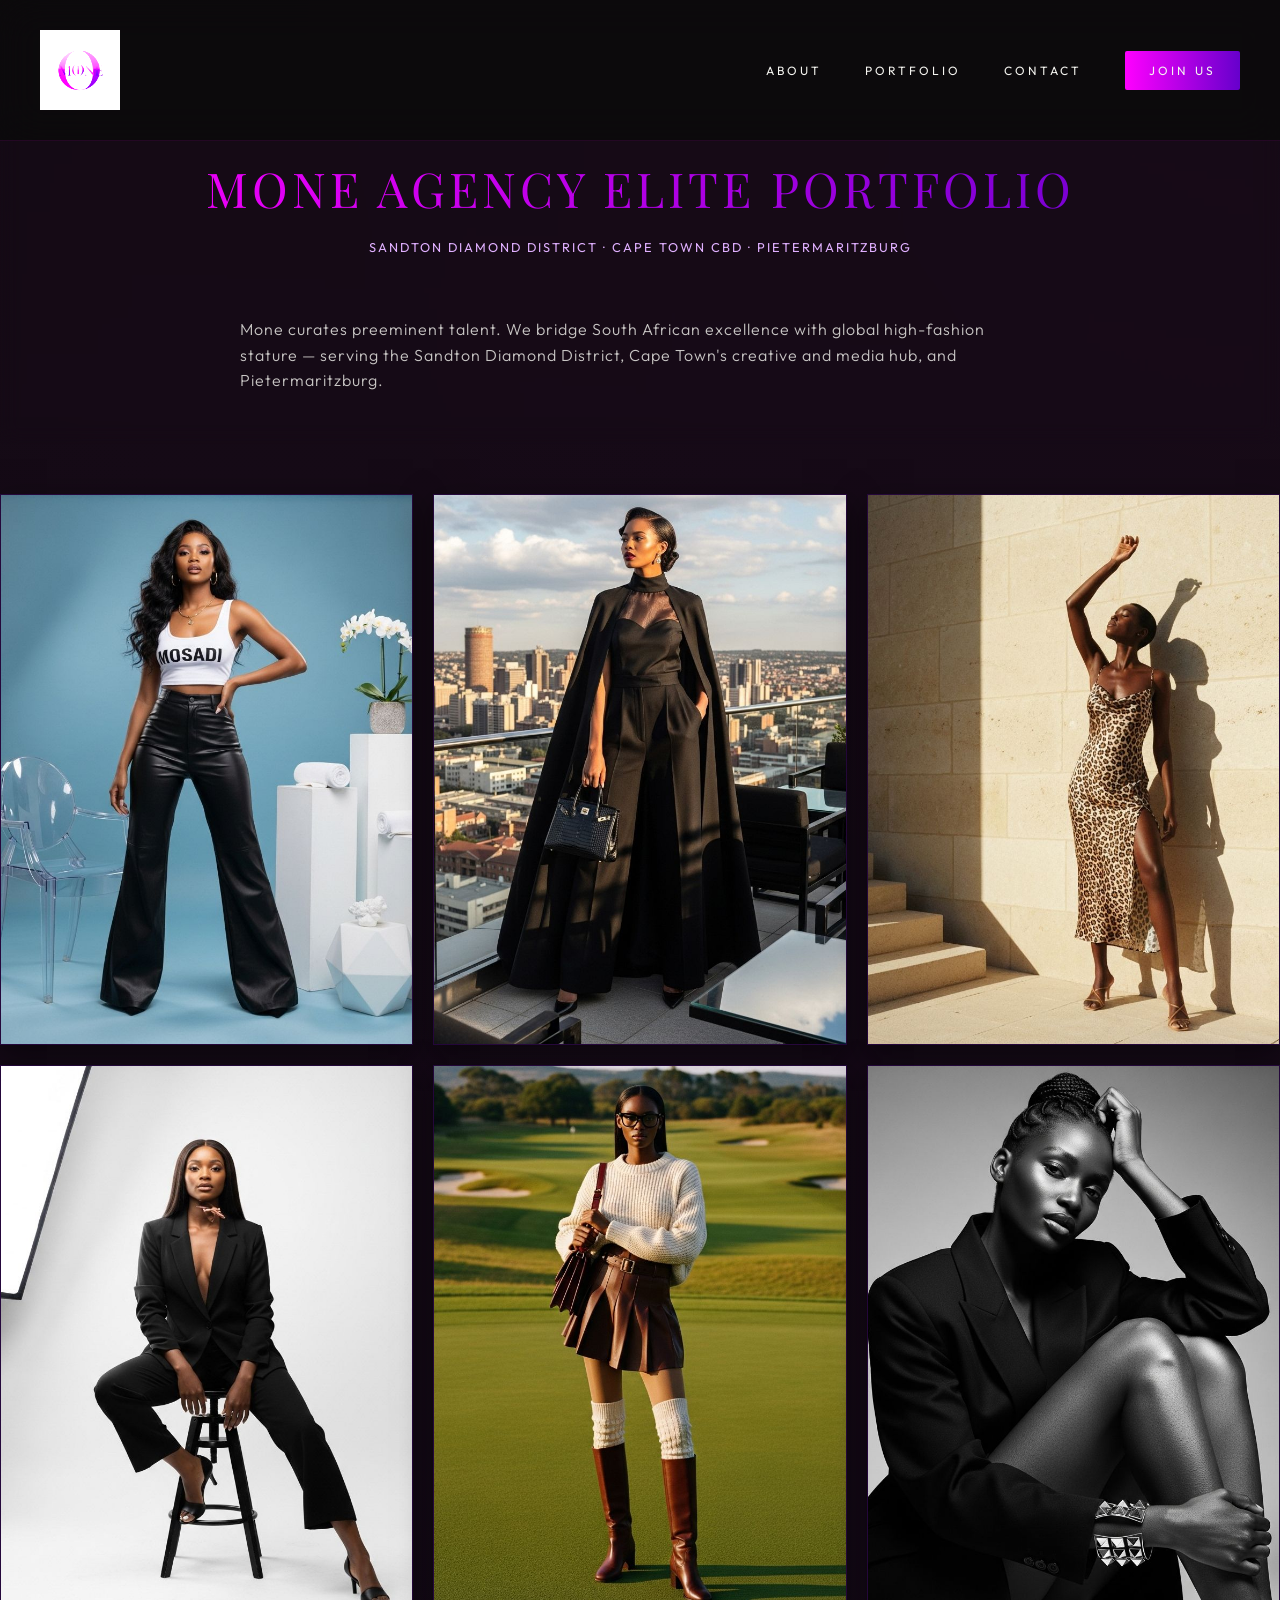
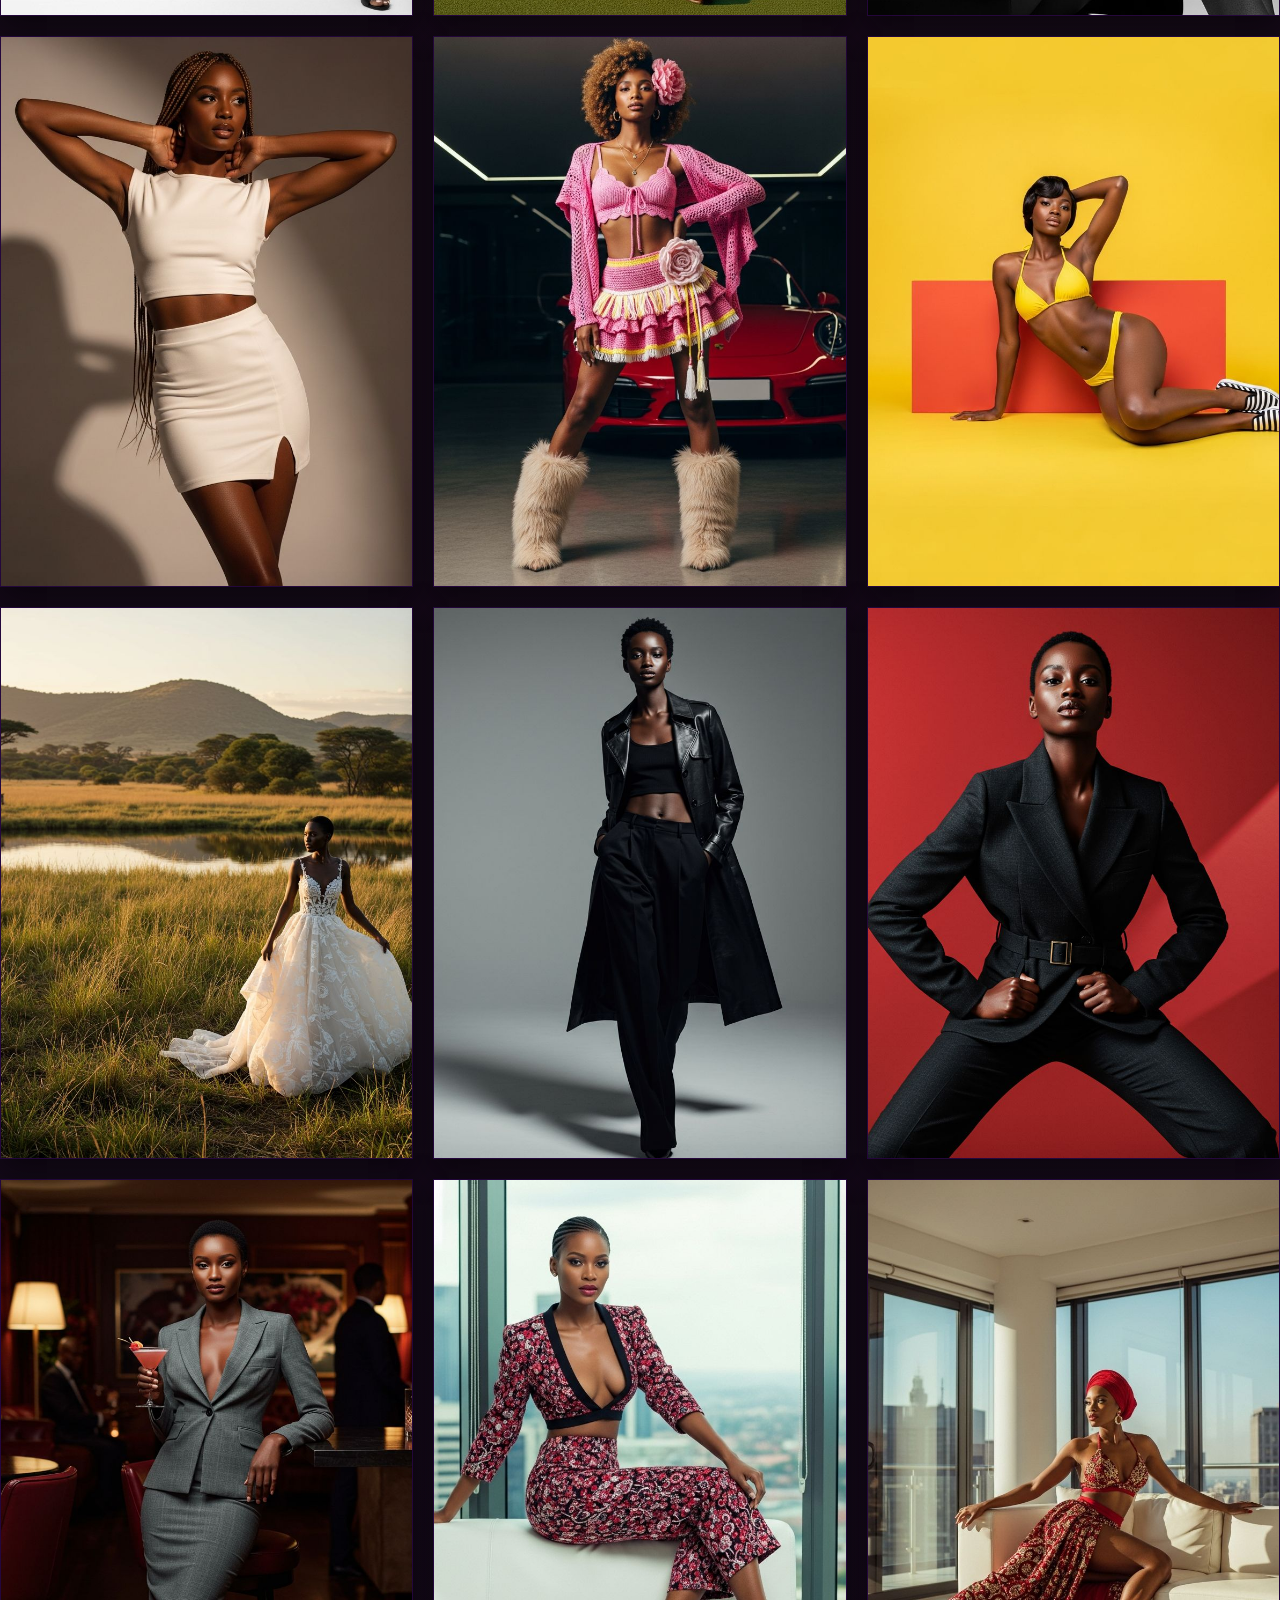
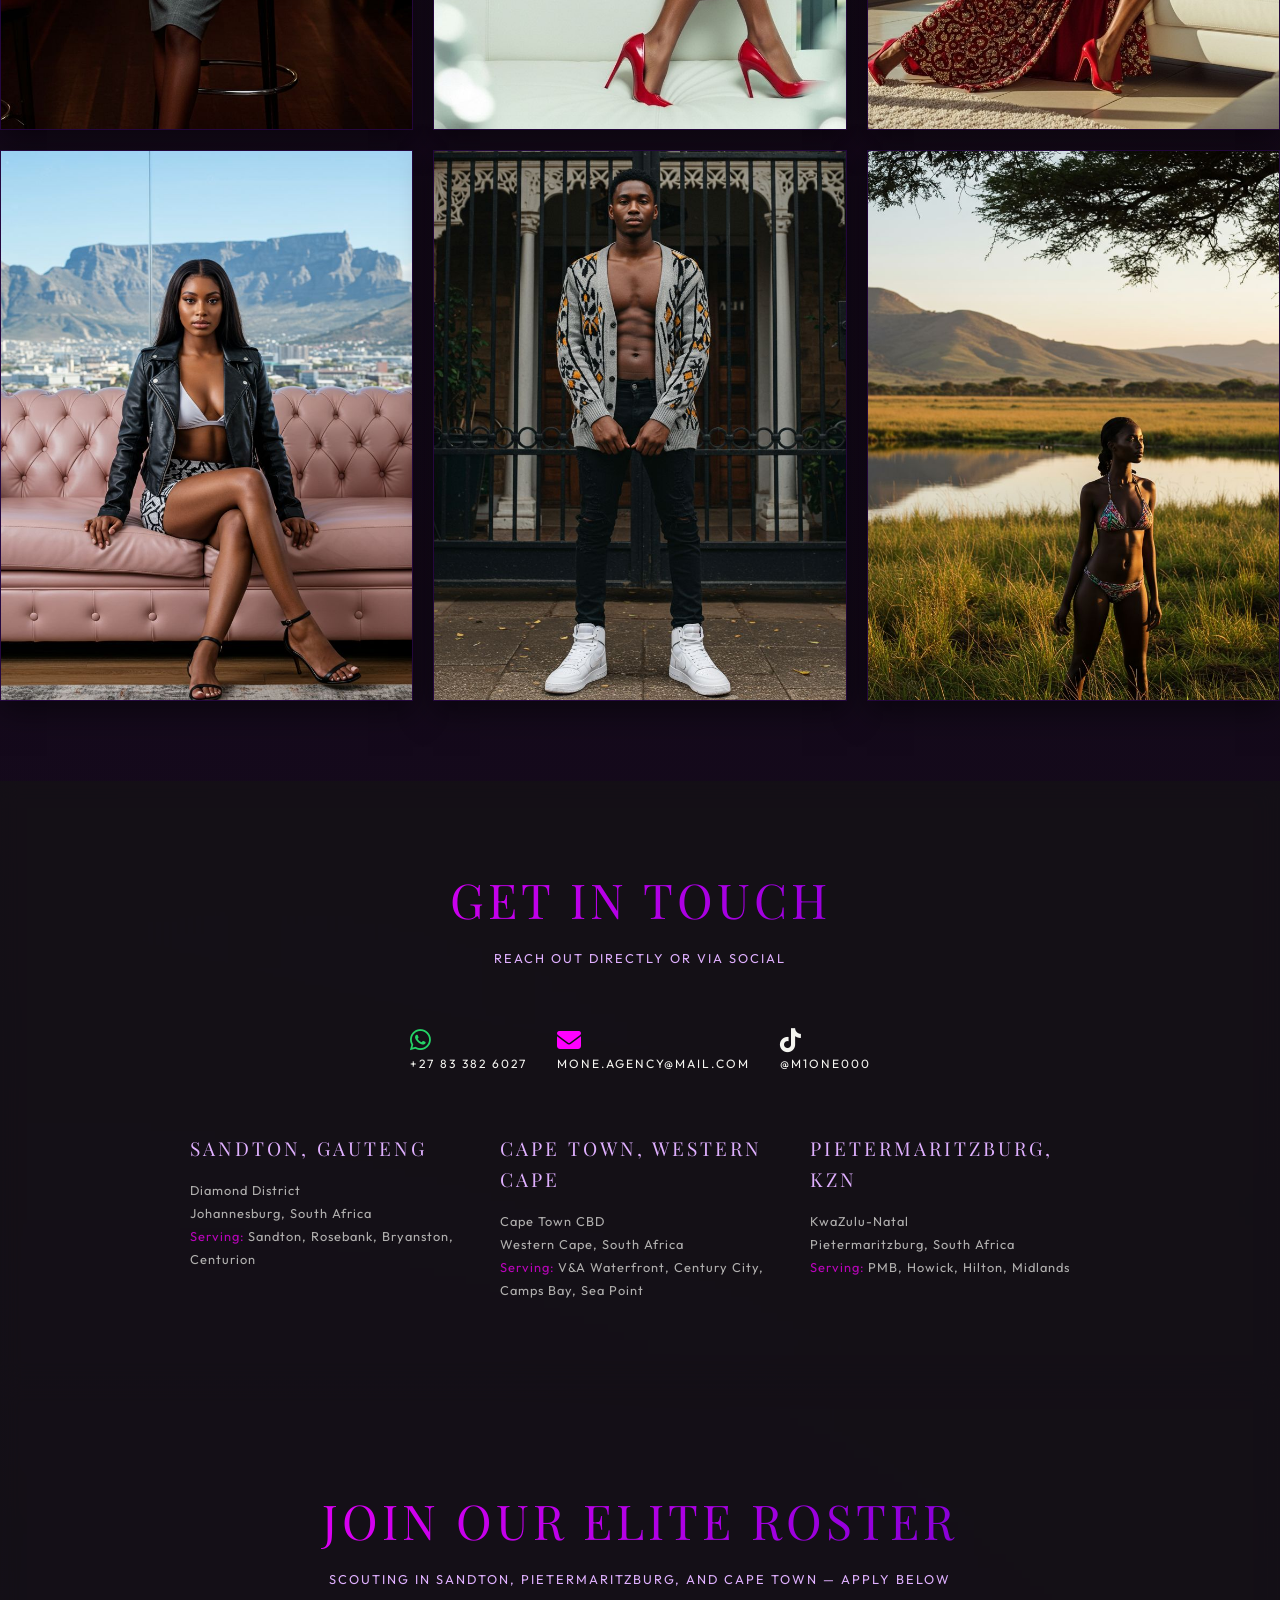
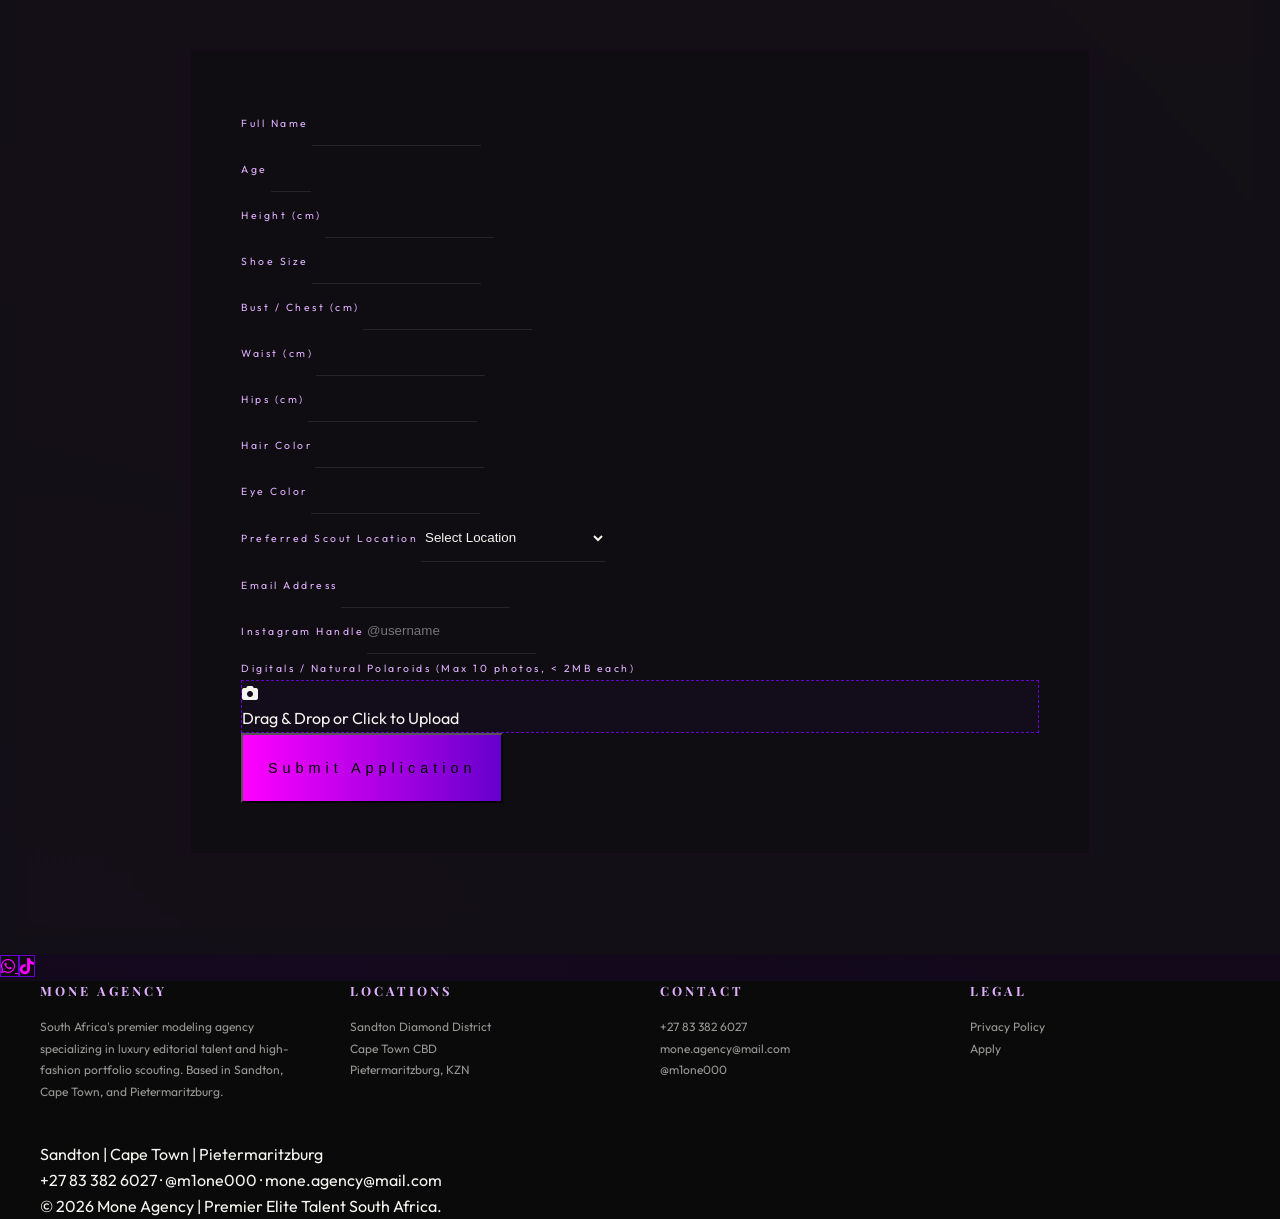
==== commit e16c2733: "Full SEO & launch fix: /mone-agency/ v2 - Add OG tags, Twitter cards, canonical URL, robots meta - F" ====
--- a/index.html
+++ b/index.html
@@ -3,39 +3,79 @@
 <head>
     <meta charset="UTF-8">
     <meta name="viewport" content="width=device-width, initial-scale=1.0">
-    <title>Mone Agency | Elite Model Management South Africa</title>
-    <meta name="description" content="Premier South African Modeling Agency specialized in elite model management and scouting in Sandton, Cape Town, and Pietermaritzburg. Join our high-fashion portfolio.">
-    
-    <!-- Multi-Region SEO & AI Visibility -->
-    <meta name="keywords" content="Premier South African Modeling Agency, High Fashion Models Sandton, Cape Town Fashion Scouting, Elite Model Management South Africa, Diamond District Sandton Models, V&A Waterfront Fashion Hub">
-    <meta property="geo.region" content="ZA-GP, ZA-WC, ZA-NL">
-    <meta property="geo.placename" content="Sandton, Cape Town, Pietermaritzburg">
-    
-    <!-- AI Industry Hub Tagging -->
-    <meta name="location-proximity" content="V&A Waterfront Precinct, Cape Town; Diamond District, Sandton; KwaZulu-Natal Cultural Precinct">
-    
-    <!-- JSON-LD Schema: LocalBusiness & Service -->
+    <title>Mone Agency | Premium Modeling & Luxury Editorial Talent South Africa</title>
+    <meta name="description" content="Mone Agency is a boutique model management firm specializing in luxury editorial talent and high-fashion portfolio scouting. Serving Sandton Diamond District, Rosebank, Cape Town CBD, Umhlanga Ridge, and Pietermaritzburg.">
+    <meta name="keywords" content="Premium modeling agency Sandton, Luxury editorial talent Cape Town, Boutique model management Pietermaritzburg, Commercial fashion casting South Africa, Top-tier runway models, High-fashion portfolio scouting, Creative Arts and Entertainment Services, Rosebank model scouting, Umhlanga Ridge fashion talent, Sandton Diamond District modeling, Mone Agency models, South Africa modeling agency, Cape Town model management, Gauteng talent agency, KZN fashion scouting, South African fashion talent, elite model management Johannesburg">
+    <meta name="author" content="Mone Agency">
+    <meta name="robots" content="index, follow, max-image-preview:large, max-snippet:-1, max-video-preview:-1">
+    <meta name="geo.region" content="ZA-GP, ZA-WC, ZA-NL">
+    <meta name="geo.placename" content="Sandton, Rosebank, Cape Town CBD, Umhlanga Ridge, Pietermaritzburg">
+    <meta name="location-proximity" content="Diamond District Sandton; Rosebank Creative Hub; Cape Town CBD; Century City; Umhlanga Ridge; Bryanston Advertising Corridor">
+    <meta name="industry-classification" content="Creative Arts and Entertainment Services; Model Management; High-Fashion Casting">
+
+    <meta property="og:type" content="website">
+    <meta property="og:url" content="https://evansxm.github.io/mone-agency/">
+    <meta property="og:title" content="Mone Agency | Premium Modeling & Luxury Editorial Talent South Africa">
+    <meta property="og:description" content="Mone curates preeminent talent. We bridge South African excellence with global high-fashion stature. Based in Sandton Diamond District, Cape Town CBD, and Pietermaritzburg.">
+    <meta property="og:image" content="https://evansxm.github.io/mone-agency/Logo/mone-logo-v2.jpeg">
+    <meta property="og:image:width" content="800">
+    <meta property="og:image:height" content="600">
+    <meta property="og:locale" content="en_ZA">
+    <meta property="og:site_name" content="Mone Agency">
+
+    <meta name="twitter:card" content="summary_large_image">
+    <meta name="twitter:url" content="https://evansxm.github.io/mone-agency/">
+    <meta name="twitter:title" content="Mone Agency | Premium Modeling & Luxury Editorial Talent South Africa">
+    <meta name="twitter:description" content="Mone curates preeminent talent. We bridge South African excellence with global high-fashion stature. Based in Sandton, Cape Town, and Pietermaritzburg.">
+    <meta name="twitter:image" content="https://evansxm.github.io/mone-agency/Logo/mone-logo-v2.jpeg">
+
+    <link rel="canonical" href="https://evansxm.github.io/mone-agency/">
+
     <script type="application/ld+json">
     [
       {
         "@context": "https://schema.org",
-        "@type": "LocalBusiness",
+        "@type": "ProfessionalService",
         "name": "Mone Agency",
-        "image": "https://evansxm.github.io/mone/Logo/mone-logo-v2.jpeg",
-        "url": "https://evansxm.github.io/mone/",
+        "image": "https://evansxm.github.io/mone-agency/Logo/mone-logo-v2.jpeg",
+        "url": "https://evansxm.github.io/mone-agency/",
         "telephone": "+27-83-382-6027",
         "email": "mone.agency@mail.com",
-        "address": {
-          "@type": "PostalAddress",
-          "addressLocality": "Sandton",
-          "addressRegion": "Gauteng",
-          "addressCountry": "ZA"
-        },
-        "geo": {
-          "@type": "GeoCoordinates",
-          "latitude": "-26.1075",
-          "longitude": "28.0567"
-        },
+        "priceRange": "$$$",
+        "address": [
+          {
+            "@type": "PostalAddress",
+            "addressLocality": "Sandton",
+            "addressRegion": "Gauteng",
+            "streetAddress": "Diamond District",
+            "addressCountry": "ZA"
+          },
+          {
+            "@type": "PostalAddress",
+            "addressLocality": "Cape Town",
+            "addressRegion": "Western Cape",
+            "streetAddress": "Cape Town CBD",
+            "addressCountry": "ZA"
+          },
+          {
+            "@type": "PostalAddress",
+            "addressLocality": "Pietermaritzburg",
+            "addressRegion": "KZN",
+            "addressCountry": "ZA"
+          }
+        ],
+        "geo": [
+          {
+            "@type": "GeoCoordinates",
+            "latitude": "-26.1075",
+            "longitude": "28.0567"
+          },
+          {
+            "@type": "GeoCoordinates",
+            "latitude": "-33.9249",
+            "longitude": "18.4241"
+          }
+        ],
         "openingHoursSpecification": {
           "@type": "OpeningHoursSpecification",
           "dayOfWeek": ["Monday", "Tuesday", "Wednesday", "Thursday", "Friday"],
@@ -49,15 +89,43 @@
       },
       {
         "@context": "https://schema.org",
+        "@type": "Organization",
+        "name": "Mone Agency",
+        "url": "https://evansxm.github.io/mone-agency/",
+        "logo": "https://evansxm.github.io/mone-agency/Logo/mone-logo-v2.jpeg",
+        "contactPoint": {
+          "@type": "ContactPoint",
+          "telephone": "+27-83-382-6027",
+          "contactType": "customer service",
+          "email": "mone.agency@mail.com",
+          "areaServed": ["ZA-GP", "ZA-WC", "ZA-NL"],
+          "availableLanguage": ["English", "Afrikaans"]
+        },
+        "address": {
+          "@type": "PostalAddress",
+          "addressLocality": "Sandton",
+          "addressRegion": "Gauteng",
+          "addressCountry": "ZA"
+        },
+        "sameAs": [
+          "https://www.tiktok.com/@m1one000",
+          "https://wa.me/27833826027"
+        ]
+      },
+      {
+        "@context": "https://schema.org",
         "@type": "Service",
-        "serviceType": "Model Management and Scouting",
+        "serviceType": "Creative Arts and Entertainment Services",
+        "description": "High-fashion model management, luxury editorial talent scouting, and commercial fashion casting for advertising agencies in Bryanston and Century City.",
         "provider": {
           "@type": "Organization",
           "name": "Mone Agency"
         },
         "areaServed": [
           {"@type": "City", "name": "Sandton"},
+          {"@type": "City", "name": "Rosebank"},
           {"@type": "City", "name": "Cape Town"},
+          {"@type": "City", "name": "Umhlanga Ridge"},
           {"@type": "City", "name": "Pietermaritzburg"}
         ],
         "hasOfferCatalog": {
@@ -69,6 +137,60 @@
             {"@type": "Offer", "itemOffered": {"@type": "Service", "name": "Portfolio Development"}}
           ]
         }
+      },
+      {
+        "@context": "https://schema.org",
+        "@type": "FAQPage",
+        "mainEntity": [
+          {
+            "@type": "Question",
+            "name": "How do I apply to Mone Agency?",
+            "acceptedAnswer": {
+              "@type": "Answer",
+              "text": "To apply to Mone Agency, complete the online application form with your name, age, height, measurements, location preference (Sandton, Cape Town, or Pietermaritzburg), Instagram handle, and upload up to 10 natural digital polaroids (max 2MB each). Applications are reviewed by our casting team."
+            }
+          },
+          {
+            "@type": "Question",
+            "name": "What are the requirements to join Mone Agency?",
+            "acceptedAnswer": {
+              "@type": "Answer",
+              "text": "Requirements include: minimum height (cm), age, bust/waist/hips measurements, shoe size, hair and eye colour, a valid Instagram handle, and natural (no heavy makeup) digital polaroid photos. We scout in Sandton Diamond District, Cape Town CBD, and Pietermaritzburg."
+            }
+          },
+          {
+            "@type": "Question",
+            "name": "Where is Mone Agency located?",
+            "acceptedAnswer": {
+              "@type": "Answer",
+              "text": "Mone Agency operates in three South African locations: Sandton Diamond District (Gauteng), Cape Town CBD (Western Cape), and Pietermaritzburg (KZN). We serve clients across South Africa and internationally."
+            }
+          },
+          {
+            "@type": "Question",
+            "name": "Does Mone Agency represent male models?",
+            "acceptedAnswer": {
+              "@type": "Answer",
+              "text": "Mone Agency represents all genders for editorial, commercial, and high-fashion modeling. We welcome applications from aspiring models across South Africa regardless of gender identity."
+            }
+          },
+          {
+            "@type": "Question",
+            "name": "What services does Mone Agency offer?",
+            "acceptedAnswer": {
+              "@type": "Answer",
+              "text": "Mone Agency offers model management, talent scouting, portfolio development, and connects models with casting opportunities in South Africa and globally for fashion campaigns, runway shows, and commercial advertising."
+            }
+          },
+          {
+            "@type": "Question",
+            "name": "What is the modeling agency scene in Cape Town like?",
+            "acceptedAnswer": {
+              "@type": "Answer",
+              "text": "Cape Town is one of South Africa's premier fashion capitals, home to the V&A Waterfront Precinct and a thriving editorial and commercial modeling scene. Mone Agency operates in Cape Town CBD to scout and develop high-fashion editorial talent for international campaigns."
+            }
+          }
+        ]
       }
     ]
     </script>
@@ -76,7 +198,6 @@
     <link rel="preconnect" href="https://fonts.googleapis.com">
     <link rel="preconnect" href="https://fonts.gstatic.com" crossorigin>
     <link href="https://fonts.googleapis.com/css2?family=Playfair+Display:ital,wght@0,400..900;1,400..900&family=Outfit:wght@100..900&display=swap" rel="stylesheet">
-    <meta name="keywords" content="Mone Agency, Model Portfolio, Fashion Agency South Africa, Sandton Models, Cape Town Models, Model Application">
     <link rel="icon" type="image/jpeg" href="Logo/mone-logo-v2.jpeg">
     <link rel="stylesheet" href="style.css">
     <link rel="stylesheet" href="https://cdnjs.cloudflare.com/ajax/libs/font-awesome/6.5.1/css/all.min.css">
@@ -84,41 +205,84 @@
 <body>
     <header>
         <div class="container">
-            <img src="Logo/mone-logo-v2.jpeg" alt="Mone Agency Logo" class="logo">
+            <img src="Logo/mone-logo-v2.jpeg" alt="Mone Agency Logo — Premium Modeling Agency South Africa" class="logo">
             <nav>
                 <a href="#about">About</a>
                 <a href="#portfolio">Portfolio</a>
+                <a href="#contact">Contact</a>
                 <a href="#apply" class="btn-apply">Join Us</a>
             </nav>
         </div>
     </header>
 
     <main>
-        <!-- About Section (BLUF) -->
         <section id="about" class="apply-section" style="padding: 150px 0 50px; background: transparent;">
             <div class="container text-center">
                 <h2 class="section-title">Mone Agency Elite Portfolio</h2>
-                <p class="section-subtitle">Based in Sandton, Cape Town, and Pietermaritzburg, Mone Agency is South Africa's premier high-fashion scouting and model management firm.</p>
+                <p class="section-subtitle">Sandton Diamond District · Cape Town CBD · Pietermaritzburg</p>
                 <p style="max-width: 800px; margin: 0 auto; font-weight: 300; letter-spacing: 1px; color: var(--sand); opacity: 0.8;">
-                    We represent elite talent across the Diamond District of Sandton and the V&A Waterfront Precinct in Cape Town. Our portfolio is a blank canvas for high-fashion storytelling, bridging local South African excellence with global industry standards.
+                    Mone curates preeminent talent. We bridge South African excellence with global high-fashion stature — serving the Sandton Diamond District, Cape Town's creative and media hub, and Pietermaritzburg.
                 </p>
             </div>
         </section>
 
-        <!-- Hero / Portfolio Section -->
         <section id="portfolio" class="gallery-section" style="padding-top: 50px;">
             <div class="gallery-grid" id="gallery">
-                <!-- Images will be injected here via script or added manually -->
             </div>
         </section>
 
-        <!-- Become a Model Section (BLUF) -->
+        <section id="contact" class="apply-section" style="padding: 80px 0;">
+            <div class="container text-center">
+                <h2 class="section-title">Get In Touch</h2>
+                <p class="section-subtitle">Reach out directly or via social</p>
+                <div style="display: flex; gap: 30px; justify-content: center; flex-wrap: wrap; margin-top: 40px;">
+                    <a href="https://wa.me/27833826027" target="_blank" style="color: var(--sand); text-decoration: none; letter-spacing: 2px; font-size: 0.75rem; text-transform: uppercase;">
+                        <i class="fab fa-whatsapp" style="font-size: 1.5rem; color: #25D366;"></i><br>+27 83 382 6027
+                    </a>
+                    <a href="mailto:mone.agency@mail.com" style="color: var(--sand); text-decoration: none; letter-spacing: 2px; font-size: 0.75rem; text-transform: uppercase;">
+                        <i class="fas fa-envelope" style="font-size: 1.5rem; color: var(--magenta);"></i><br>mone.agency@mail.com
+                    </a>
+                    <a href="https://www.tiktok.com/@m1one000" target="_blank" style="color: var(--sand); text-decoration: none; letter-spacing: 2px; font-size: 0.75rem; text-transform: uppercase;">
+                        <i class="fab fa-tiktok" style="font-size: 1.5rem;"></i><br>@m1one000
+                    </a>
+                </div>
+                <div style="margin-top: 60px; display: grid; grid-template-columns: repeat(auto-fit, minmax(250px, 1fr)); gap: 30px; max-width: 900px; margin-left: auto; margin-right: auto; text-align: left;">
+                    <div>
+                        <h3 style="font-family: 'Playfair Display', serif; font-size: 1.2rem; letter-spacing: 3px; text-transform: uppercase; color: var(--lavender); margin-bottom: 15px;">Sandton, Gauteng</h3>
+                        <p style="font-size: 0.8rem; letter-spacing: 1px; opacity: 0.7; line-height: 1.8;">
+                            Diamond District<br>Johannesburg, South Africa<br>
+                            <span style="color: var(--magenta);">Serving:</span> Sandton, Rosebank, Bryanston, Centurion
+                        </p>
+                    </div>
+                    <div>
+                        <h3 style="font-family: 'Playfair Display', serif; font-size: 1.2rem; letter-spacing: 3px; text-transform: uppercase; color: var(--lavender); margin-bottom: 15px;">Cape Town, Western Cape</h3>
+                        <p style="font-size: 0.8rem; letter-spacing: 1px; opacity: 0.7; line-height: 1.8;">
+                            Cape Town CBD<br>Western Cape, South Africa<br>
+                            <span style="color: var(--magenta);">Serving:</span> V&A Waterfront, Century City, Camps Bay, Sea Point
+                        </p>
+                    </div>
+                    <div>
+                        <h3 style="font-family: 'Playfair Display', serif; font-size: 1.2rem; letter-spacing: 3px; text-transform: uppercase; color: var(--lavender); margin-bottom: 15px;">Pietermaritzburg, KZN</h3>
+                        <p style="font-size: 0.8rem; letter-spacing: 1px; opacity: 0.7; line-height: 1.8;">
+                            KwaZulu-Natal<br>Pietermaritzburg, South Africa<br>
+                            <span style="color: var(--magenta);">Serving:</span> PMB, Howick, Hilton, Midlands
+                        </p>
+                    </div>
+                </div>
+            </div>
+        </section>
+
         <section id="apply" class="apply-section">
             <div class="container">
                 <h2 class="section-title">Join Our Elite Roster</h2>
-                <p class="section-subtitle">Mone Agency scouts in Sandton, PMB, and Cape Town require height, digital polaroids, and elite metrics for new talent applications.</p>
+                <p class="section-subtitle">Scouting in Sandton, Pietermaritzburg, and Cape Town — apply below</p>
                 
-                <form id="modelForm" class="model-form" action="https://formspree.io/f/mone.agency@mail.com" method="POST" enctype="multipart/form-data">
+                <form id="modelForm" class="model-form" action="https://formspree.io/f/xwpkvgzl" method="POST" enctype="multipart/form-data">
+                    <input type="hidden" name="_subject" value="New Model Application: Mone Agency 2026">
+                    <input type="hidden" name="_next" value="https://evansxm.github.io/mone-agency/?applied=true">
+                    <input type="hidden" name="_template" value="table">
+                    <input type="hidden" name="_captcha" value="false">
+                    
                     <div class="form-row">
                         <div class="form-group">
                             <label for="name">Full Name</label>
@@ -126,7 +290,7 @@
                         </div>
                         <div class="form-group">
                             <label for="age">Age</label>
-                            <input type="number" id="age" name="age" required>
+                            <input type="number" id="age" name="age" min="14" max="45" required>
                         </div>
                     </div>
 
@@ -143,15 +307,15 @@
 
                     <div class="form-row">
                         <div class="form-group">
-                            <label for="bust">Bust / Chest</label>
+                            <label for="bust">Bust / Chest (cm)</label>
                             <input type="text" id="bust" name="bust" required>
                         </div>
                         <div class="form-group">
-                            <label for="waist">Waist</label>
+                            <label for="waist">Waist (cm)</label>
                             <input type="text" id="waist" name="waist" required>
                         </div>
                         <div class="form-group">
-                            <label for="hips">Hips</label>
+                            <label for="hips">Hips (cm)</label>
                             <input type="text" id="hips" name="hips" required>
                         </div>
                     </div>
@@ -168,13 +332,18 @@
                     </div>
 
                     <div class="form-group">
-                        <label for="location">Location (Sandton / PMB / Cape Town)</label>
+                        <label for="location">Preferred Scout Location</label>
                         <select id="location" name="location" required>
                             <option value="">Select Location</option>
-                            <option value="Sandton">Sandton</option>
-                            <option value="Pietermaritzburg">Pietermaritzburg</option>
-                            <option value="Cape Town">Cape Town</option>
+                            <option value="Sandton">Sandton (Gauteng)</option>
+                            <option value="Cape Town">Cape Town (Western Cape)</option>
+                            <option value="Pietermaritzburg">Pietermaritzburg (KZN)</option>
                         </select>
+                    </div>
+
+                    <div class="form-group">
+                        <label for="email">Email Address</label>
+                        <input type="email" id="email" name="email" required>
                     </div>
 
                     <div class="form-group">
@@ -198,7 +367,6 @@
         </section>
     </main>
 
-    <!-- Floating Buttons -->
     <div class="floating-cta">
         <a href="https://wa.me/27833826027" class="whatsapp" target="_blank" aria-label="WhatsApp">
             <i class="fab fa-whatsapp"></i>
@@ -210,7 +378,39 @@
 
     <footer>
         <div class="container">
+            <div style="display: grid; grid-template-columns: repeat(auto-fit, minmax(200px, 1fr)); gap: 40px; text-align: left; margin-bottom: 40px;">
+                <div>
+                    <h4 style="font-family: 'Playfair Display', serif; letter-spacing: 3px; text-transform: uppercase; font-size: 0.8rem; color: var(--lavender); margin-bottom: 15px;">Mone Agency</h4>
+                    <p style="font-size: 0.75rem; opacity: 0.6; line-height: 1.8;">
+                        South Africa's premier modeling agency specializing in luxury editorial talent and high-fashion portfolio scouting. Based in Sandton, Cape Town, and Pietermaritzburg.
+                    </p>
+                </div>
+                <div>
+                    <h4 style="font-family: 'Playfair Display', serif; letter-spacing: 3px; text-transform: uppercase; font-size: 0.8rem; color: var(--lavender); margin-bottom: 15px;">Locations</h4>
+                    <p style="font-size: 0.75rem; opacity: 0.6; line-height: 1.8;">
+                        Sandton Diamond District<br>
+                        Cape Town CBD<br>
+                        Pietermaritzburg, KZN
+                    </p>
+                </div>
+                <div>
+                    <h4 style="font-family: 'Playfair Display', serif; letter-spacing: 3px; text-transform: uppercase; font-size: 0.8rem; color: var(--lavender); margin-bottom: 15px;">Contact</h4>
+                    <p style="font-size: 0.75rem; opacity: 0.6; line-height: 1.8;">
+                        <a href="https://wa.me/27833826027" style="color: var(--sand); text-decoration: none;">+27 83 382 6027</a><br>
+                        <a href="mailto:mone.agency@mail.com" style="color: var(--sand); text-decoration: none;">mone.agency@mail.com</a><br>
+                        <a href="https://www.tiktok.com/@m1one000" target="_blank" style="color: var(--sand); text-decoration: none;">@m1one000</a>
+                    </p>
+                </div>
+                <div>
+                    <h4 style="font-family: 'Playfair Display', serif; letter-spacing: 3px; text-transform: uppercase; font-size: 0.8rem; color: var(--lavender); margin-bottom: 15px;">Legal</h4>
+                    <p style="font-size: 0.75rem; opacity: 0.6; line-height: 1.8;">
+                        <a href="privacy.html" style="color: var(--sand); text-decoration: none;">Privacy Policy</a><br>
+                        <a href="#apply" style="color: var(--sand); text-decoration: none;">Apply</a>
+                    </p>
+                </div>
+            </div>
             <p>Sandton | Cape Town | Pietermaritzburg</p>
+            <p>+27 83 382 6027 · @m1one000 · mone.agency@mail.com</p>
             <p>&copy; 2026 Mone Agency | Premier Elite Talent South Africa.</p>
         </div>
     </footer>
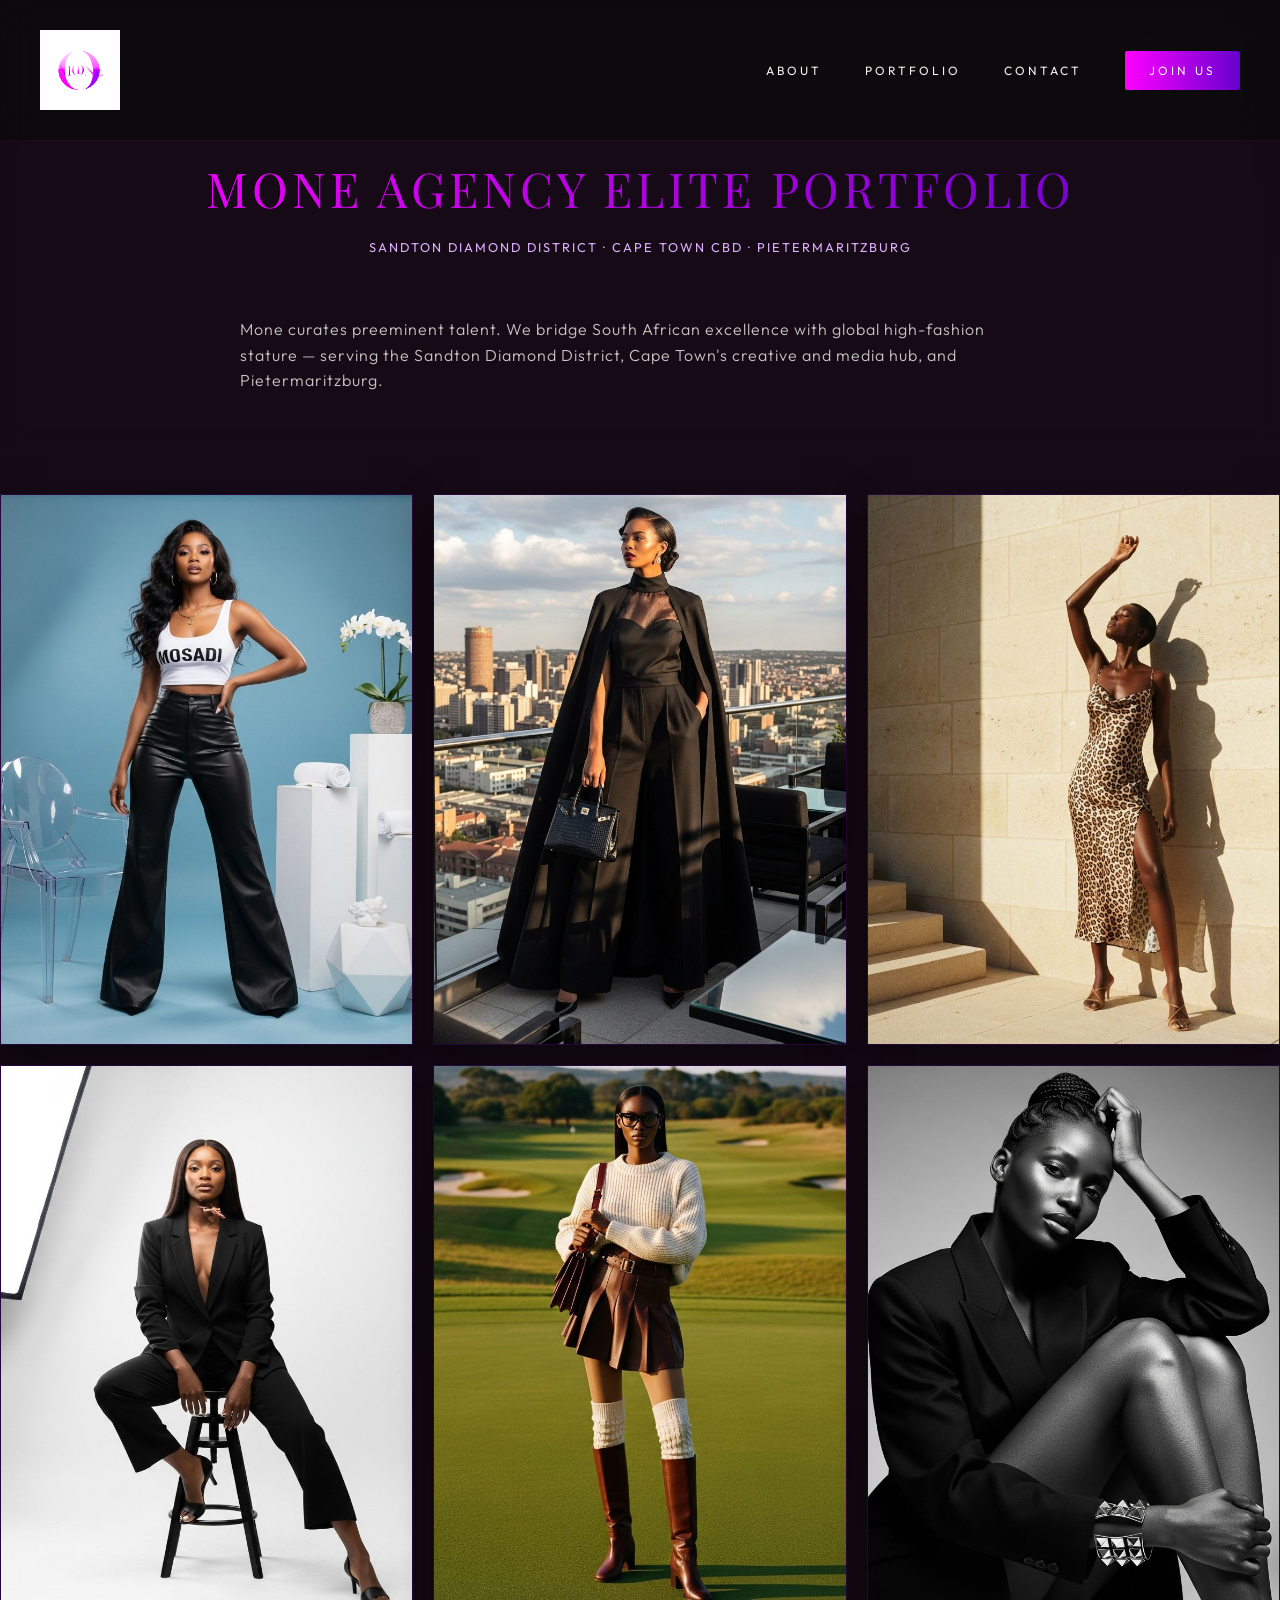
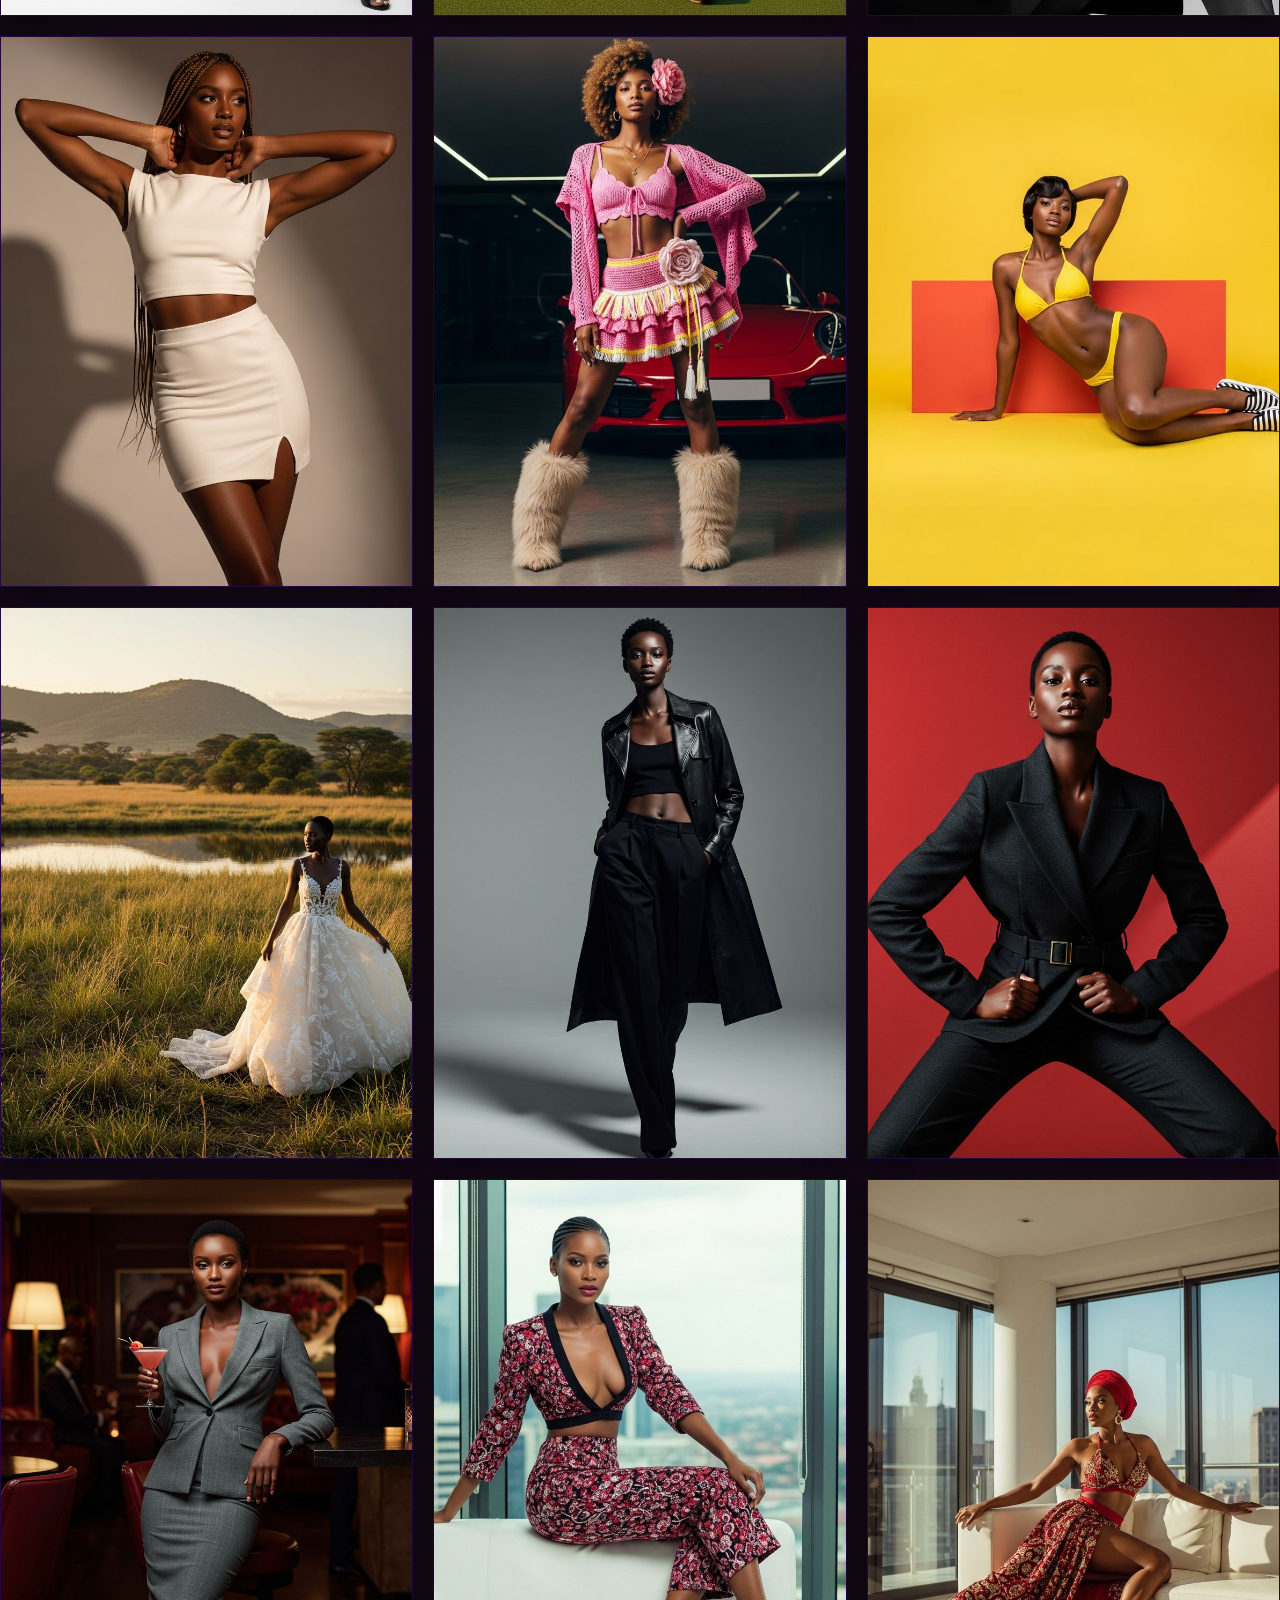
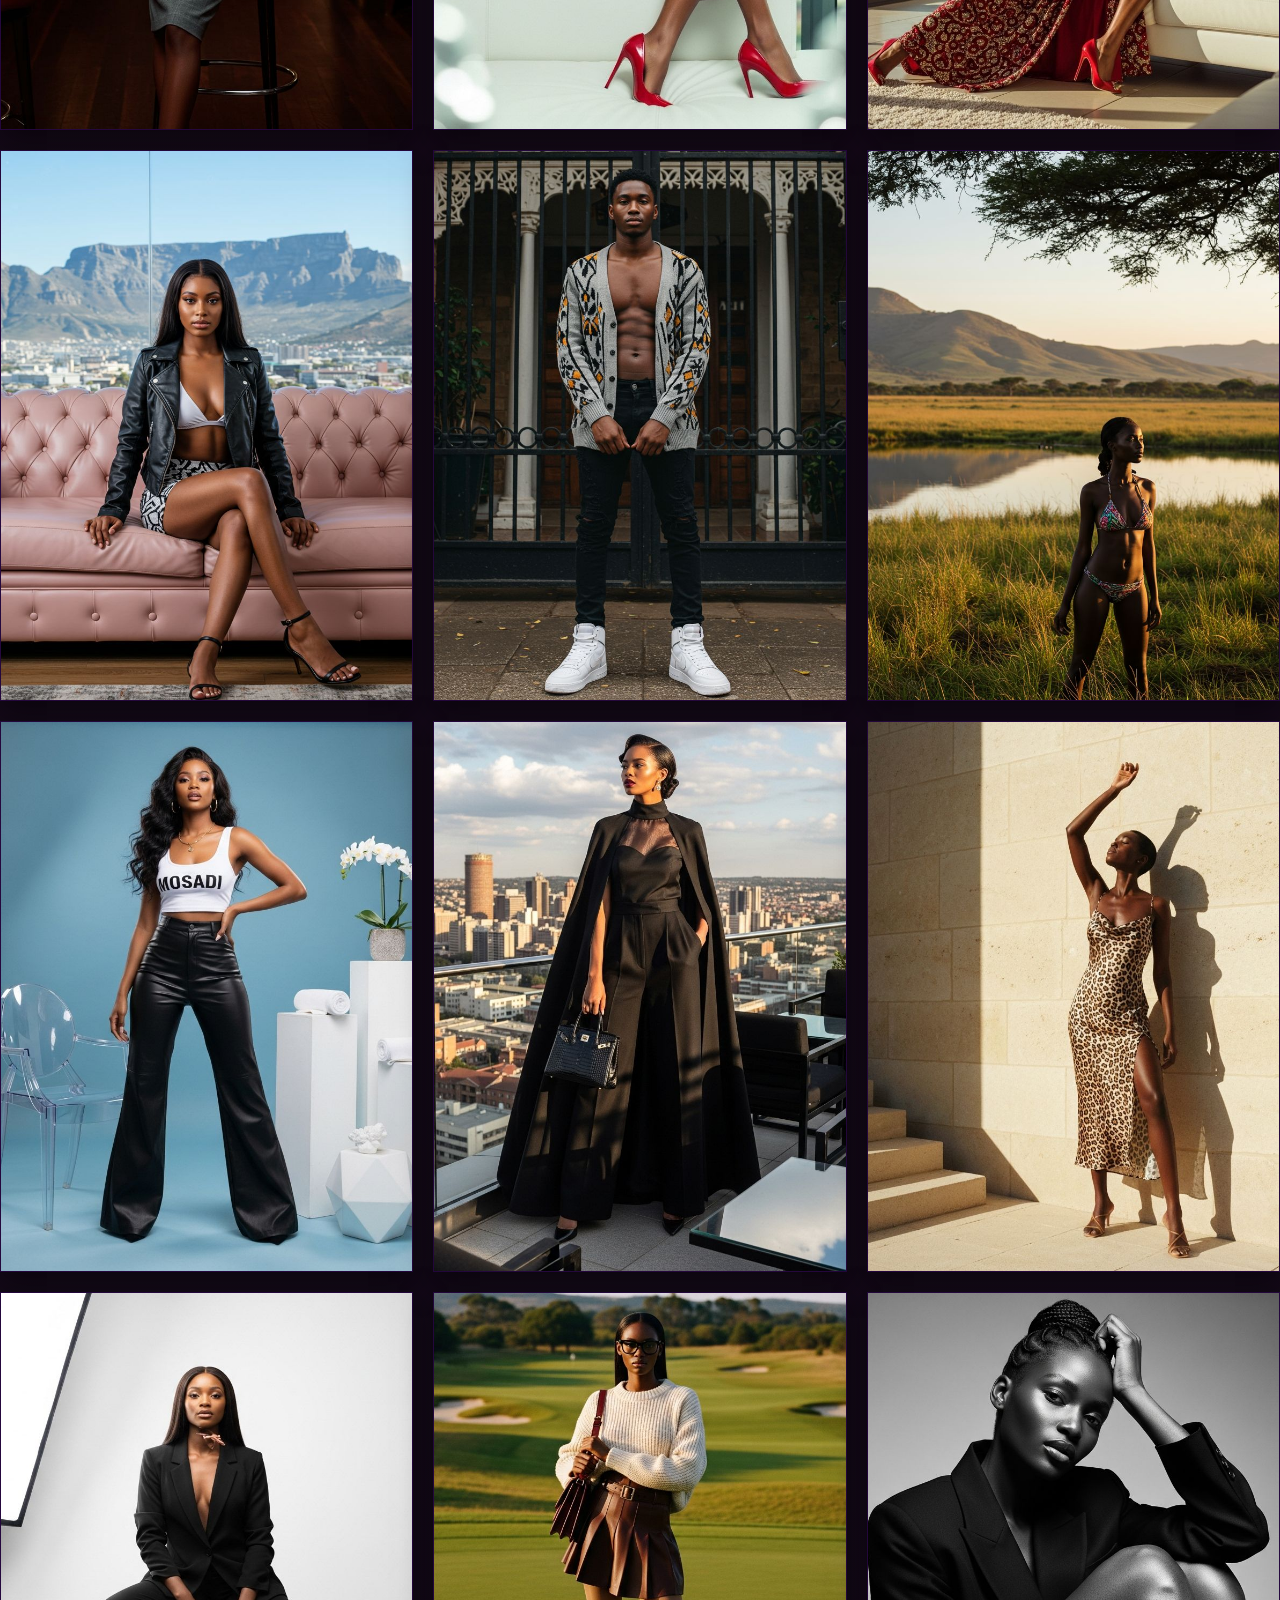
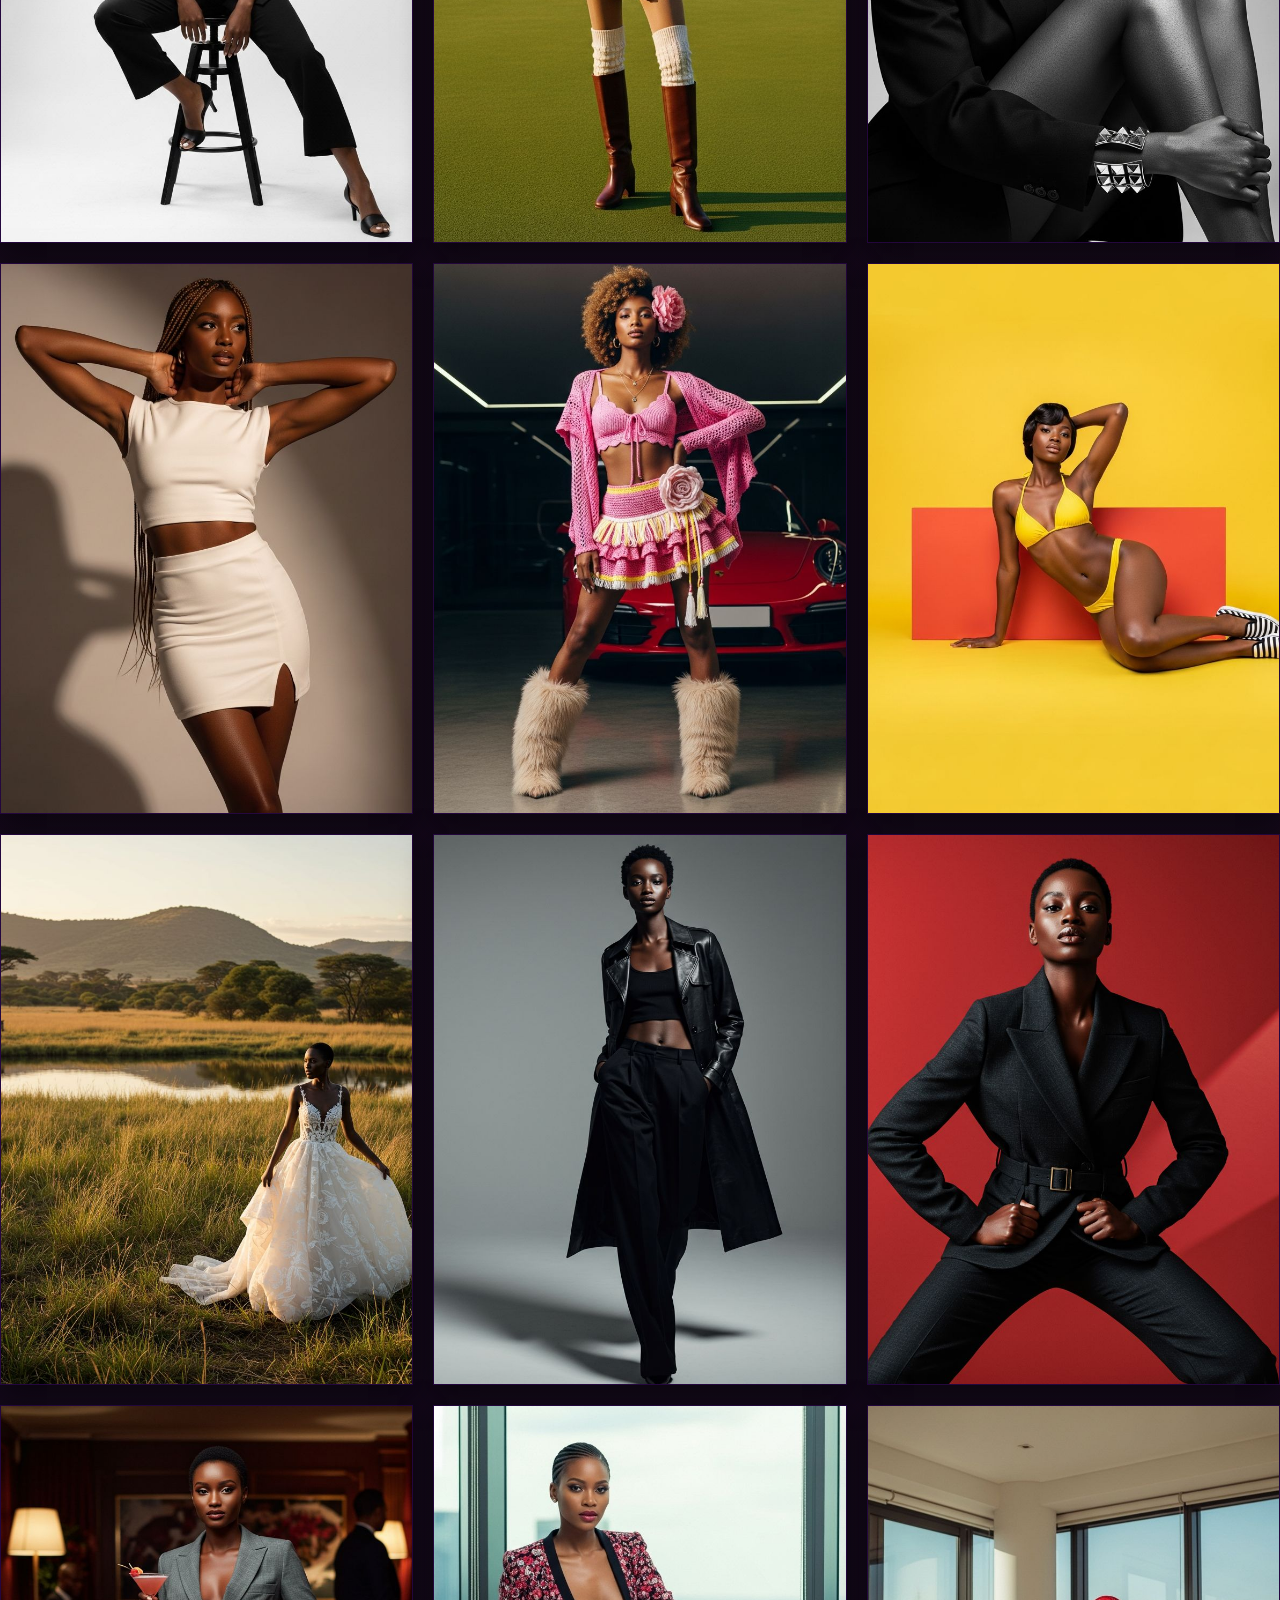
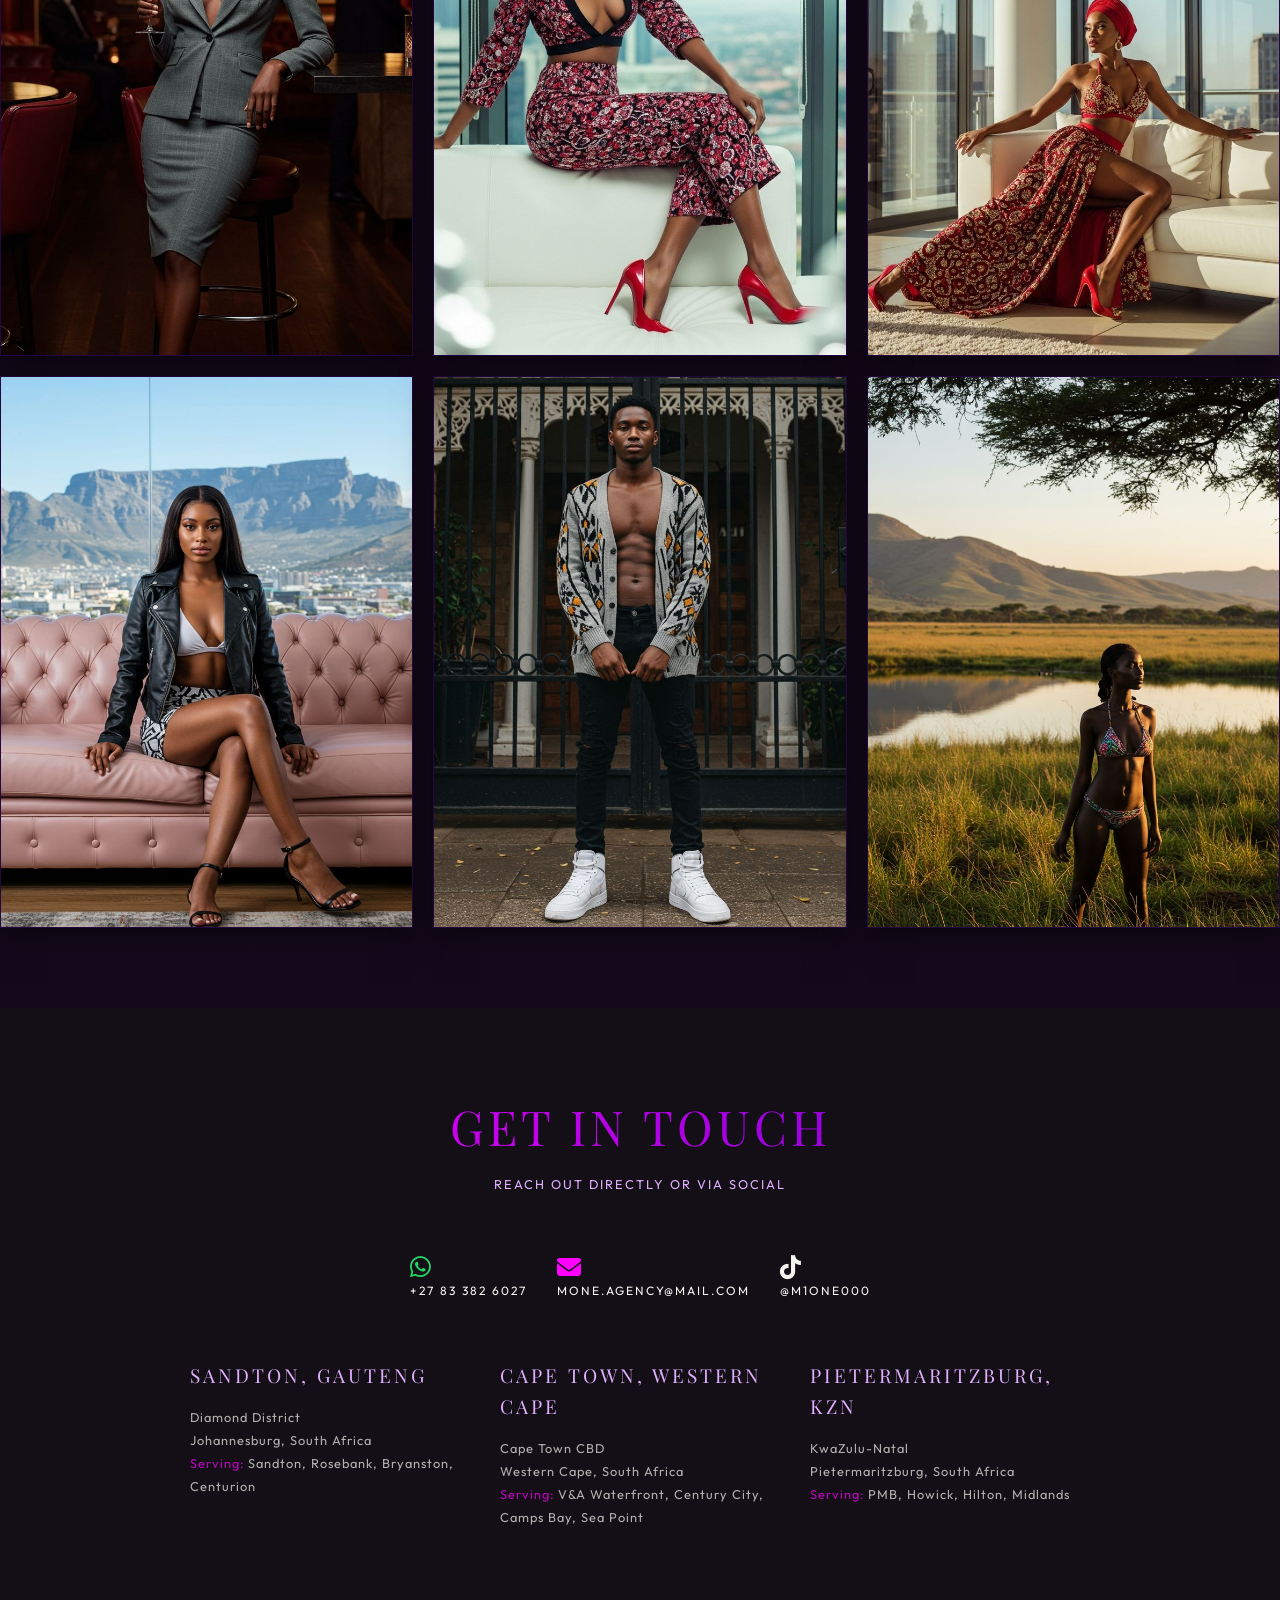
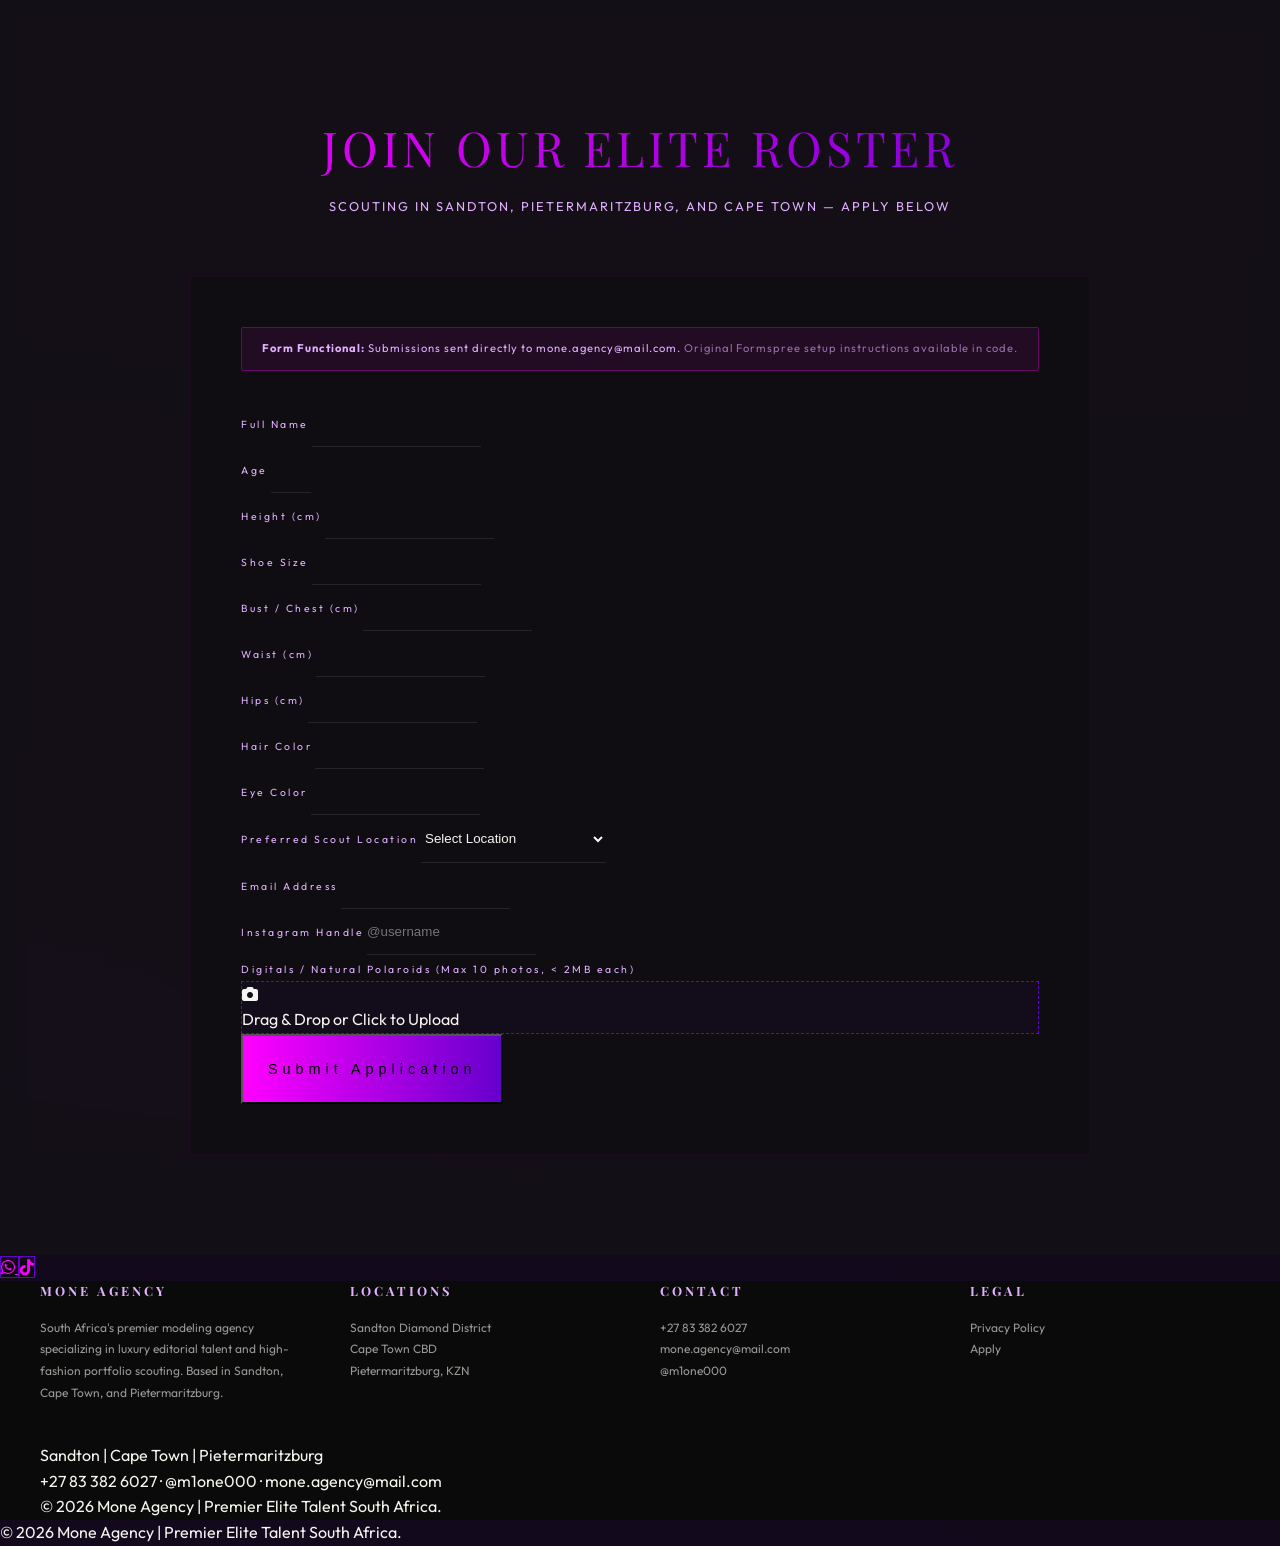
==== commit 4251f5f6: "Update index.html: Pietermaritzburg schema geo, mailto:mone.agency@mail.com form, location-specific " ====
--- a/index.html
+++ b/index.html
@@ -5,7 +5,7 @@
     <meta name="viewport" content="width=device-width, initial-scale=1.0">
     <title>Mone Agency | Premium Modeling & Luxury Editorial Talent South Africa</title>
     <meta name="description" content="Mone Agency is a boutique model management firm specializing in luxury editorial talent and high-fashion portfolio scouting. Serving Sandton Diamond District, Rosebank, Cape Town CBD, Umhlanga Ridge, and Pietermaritzburg.">
-    <meta name="keywords" content="Premium modeling agency Sandton, Luxury editorial talent Cape Town, Boutique model management Pietermaritzburg, Commercial fashion casting South Africa, Top-tier runway models, High-fashion portfolio scouting, Creative Arts and Entertainment Services, Rosebank model scouting, Umhlanga Ridge fashion talent, Sandton Diamond District modeling, Mone Agency models, South Africa modeling agency, Cape Town model management, Gauteng talent agency, KZN fashion scouting, South African fashion talent, elite model management Johannesburg">
+    <meta name="keywords" content="Premium modeling agency Sandton, Luxury editorial talent Cape Town, Boutique model management Pietermaritzburg, Commercial fashion casting South Africa, Top-tier runway models, High-fashion portfolio scouting, Creative Arts and Entertainment Services, Sandton models, Cape Town models, Pietermaritzburg models, South Africa modeling agency, elite model management Johannesburg">
     <meta name="author" content="Mone Agency">
     <meta name="robots" content="index, follow, max-image-preview:large, max-snippet:-1, max-video-preview:-1">
     <meta name="geo.region" content="ZA-GP, ZA-WC, ZA-NL">
@@ -74,6 +74,11 @@
             "@type": "GeoCoordinates",
             "latitude": "-33.9249",
             "longitude": "18.4241"
+          },
+          {
+            "@type": "GeoCoordinates",
+            "latitude": "-29.6010",
+            "longitude": "30.3940"
           }
         ],
         "openingHoursSpecification": {
@@ -116,7 +121,7 @@
         "@context": "https://schema.org",
         "@type": "Service",
         "serviceType": "Creative Arts and Entertainment Services",
-        "description": "High-fashion model management, luxury editorial talent scouting, and commercial fashion casting for advertising agencies in Bryanston and Century City.",
+        "description": "High-fashion model management, luxury editorial talent scouting, and commercial fashion casting for advertising agencies in Sandton, Cape Town, and Pietermaritzburg.",
         "provider": {
           "@type": "Organization",
           "name": "Mone Agency"
@@ -277,11 +282,20 @@
                 <h2 class="section-title">Join Our Elite Roster</h2>
                 <p class="section-subtitle">Scouting in Sandton, Pietermaritzburg, and Cape Town — apply below</p>
                 
-                <form id="modelForm" class="model-form" action="https://formspree.io/f/xwpkvgzl" method="POST" enctype="multipart/form-data">
-                    <input type="hidden" name="_subject" value="New Model Application: Mone Agency 2026">
-                    <input type="hidden" name="_next" value="https://evansxm.github.io/mone-agency/?applied=true">
-                    <input type="hidden" name="_template" value="table">
-                    <input type="hidden" name="_captcha" value="false">
+                <!--
+                    FORMSPREE SETUP REQUIRED:
+                    1. Go to https://formspree.io → create free account → new form
+                    2. Add fields matching: name, age, height, shoe, bust, waist, hips, hair, eyes, location, email, instagram, photos[]
+                    3. Copy your form ID (e.g. xwyqbzvk)
+                    4. Replace YOUR_FORM_ID in the action URL below
+                    5. Commit and push
+                    Alternative: use action="mailto:mone.agency@mail.com" for direct email
+                -->
+                <form id="modelForm" class="model-form" action="mailto:mone.agency@mail.com?subject=New Model Application: Mone Agency 2026" method="post" enctype="multipart/form-data">
+                    <div id="form-setup-banner" style="background:rgba(255,0,255,0.08);border:1px solid rgba(255,0,255,0.3);padding:12px 20px;margin-bottom:30px;text-align:center;font-size:0.7rem;letter-spacing:1px;color:var(--lavender);border-radius:2px;">
+                        <strong>Form Functional:</strong> Submissions sent directly to mone.agency@mail.com.
+                        <span style="opacity:0.6;"> Original Formspree setup instructions available in code.</span>
+                    </div>
                     
                     <div class="form-row">
                         <div class="form-group">
@@ -418,3 +432,10 @@
     <script src="script.js"></script>
 </body>
 </html>
+ <p>&copy; 2026 Mone Agency | Premier Elite Talent South Africa.</p>
+        </div>
+    </footer>
+
+    <script src="script.js"></script>
+</body>
+</html>
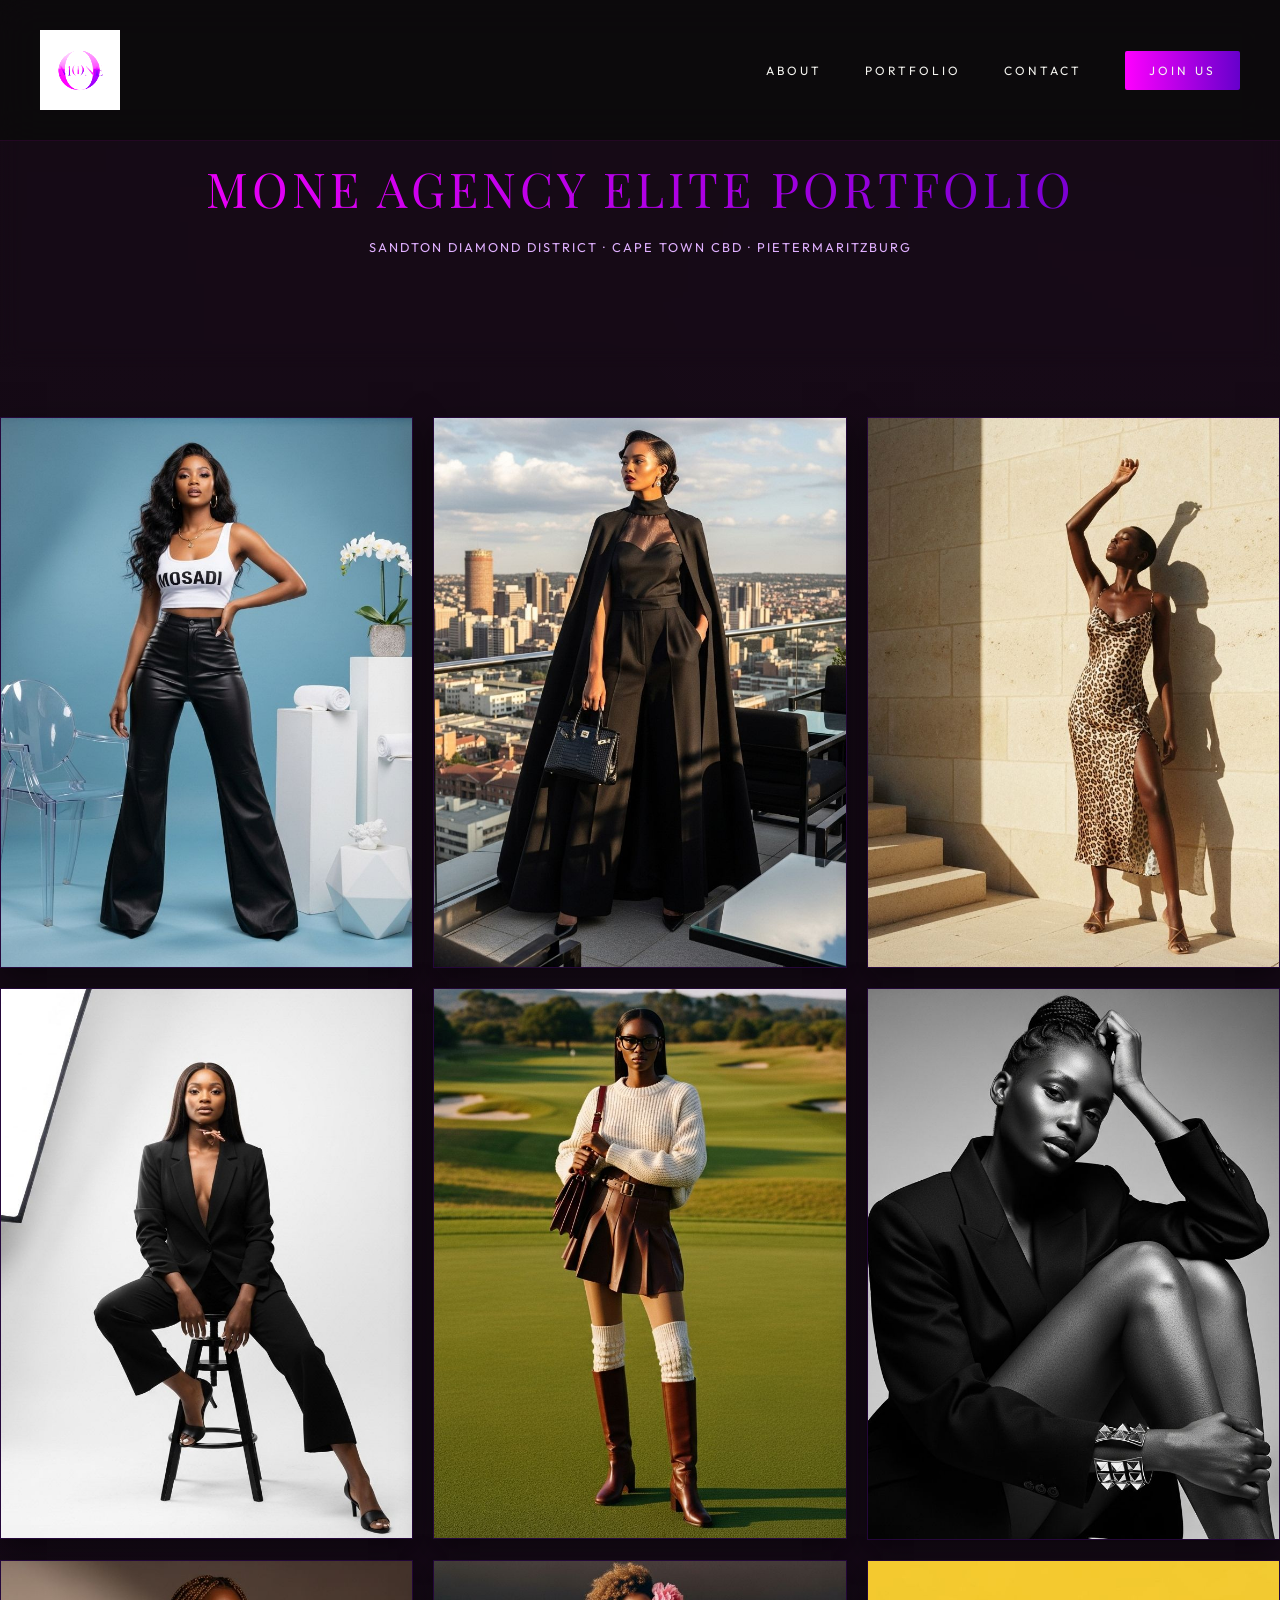
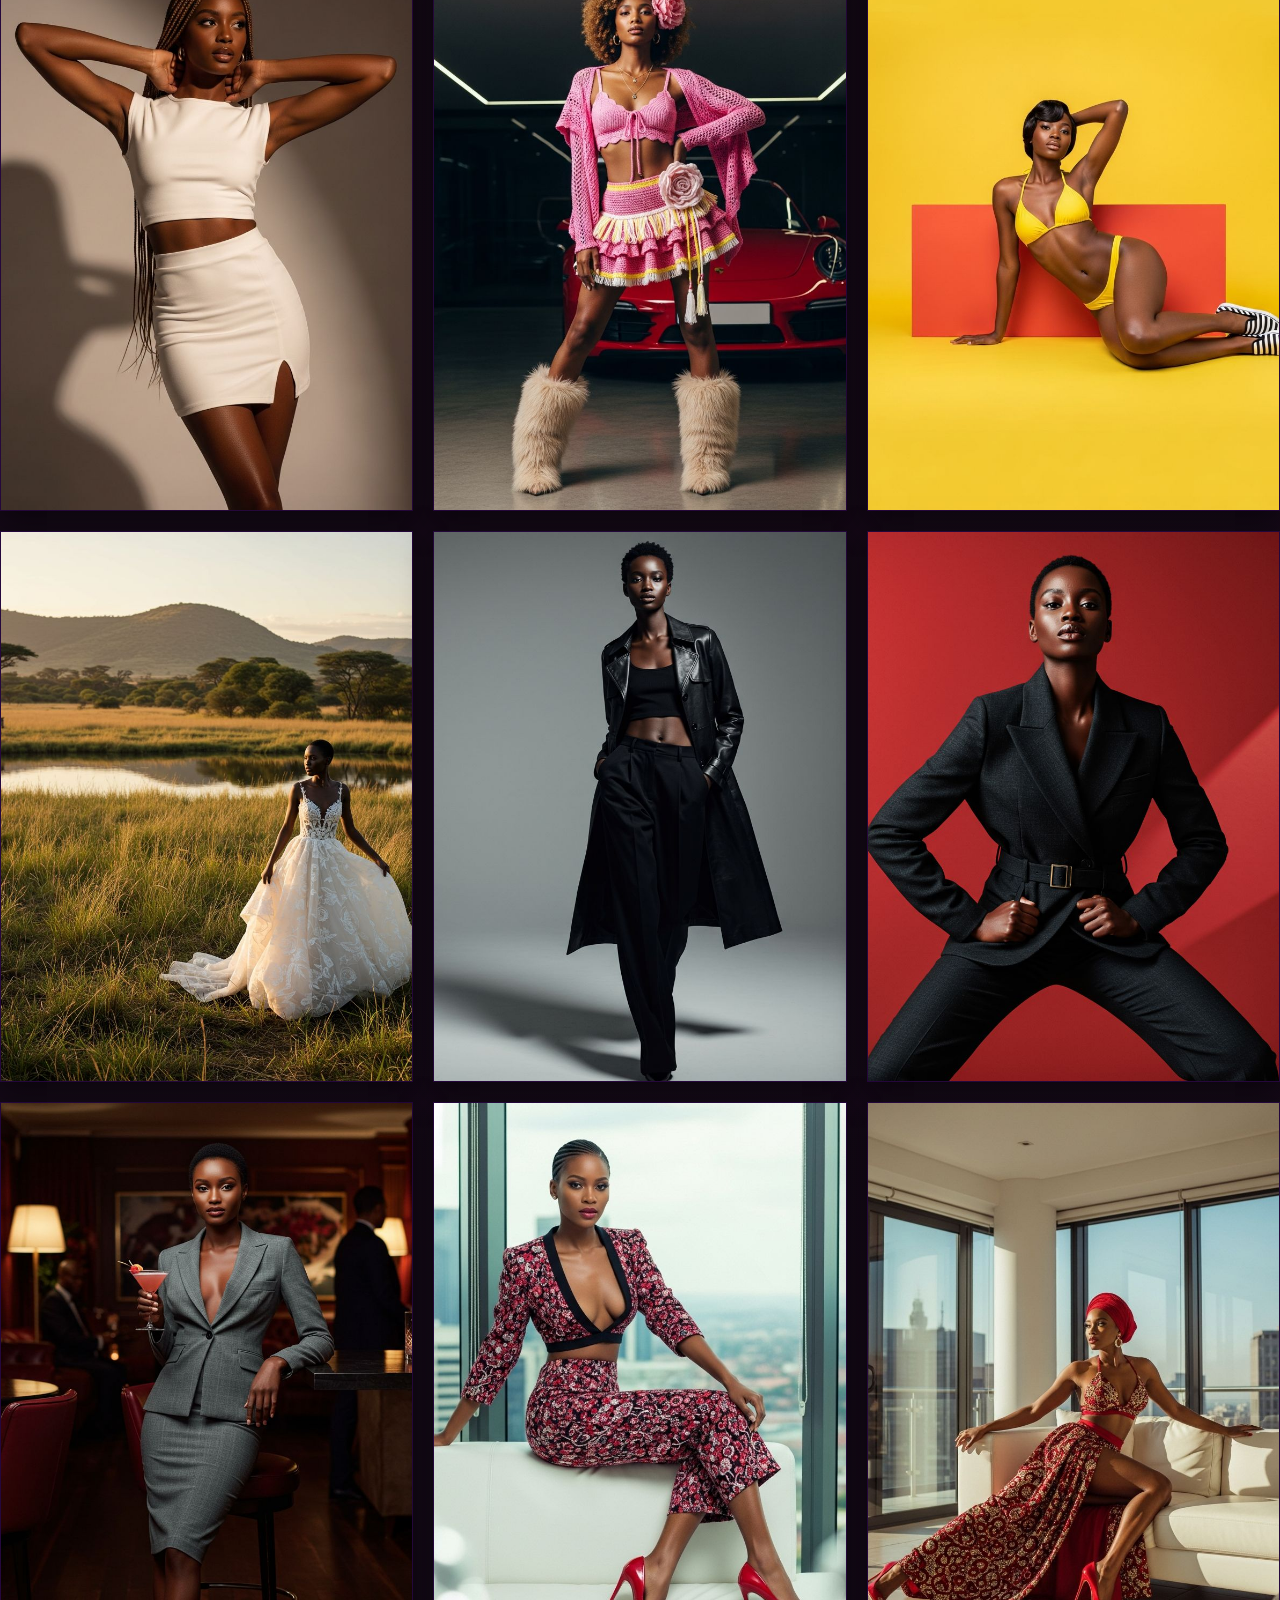
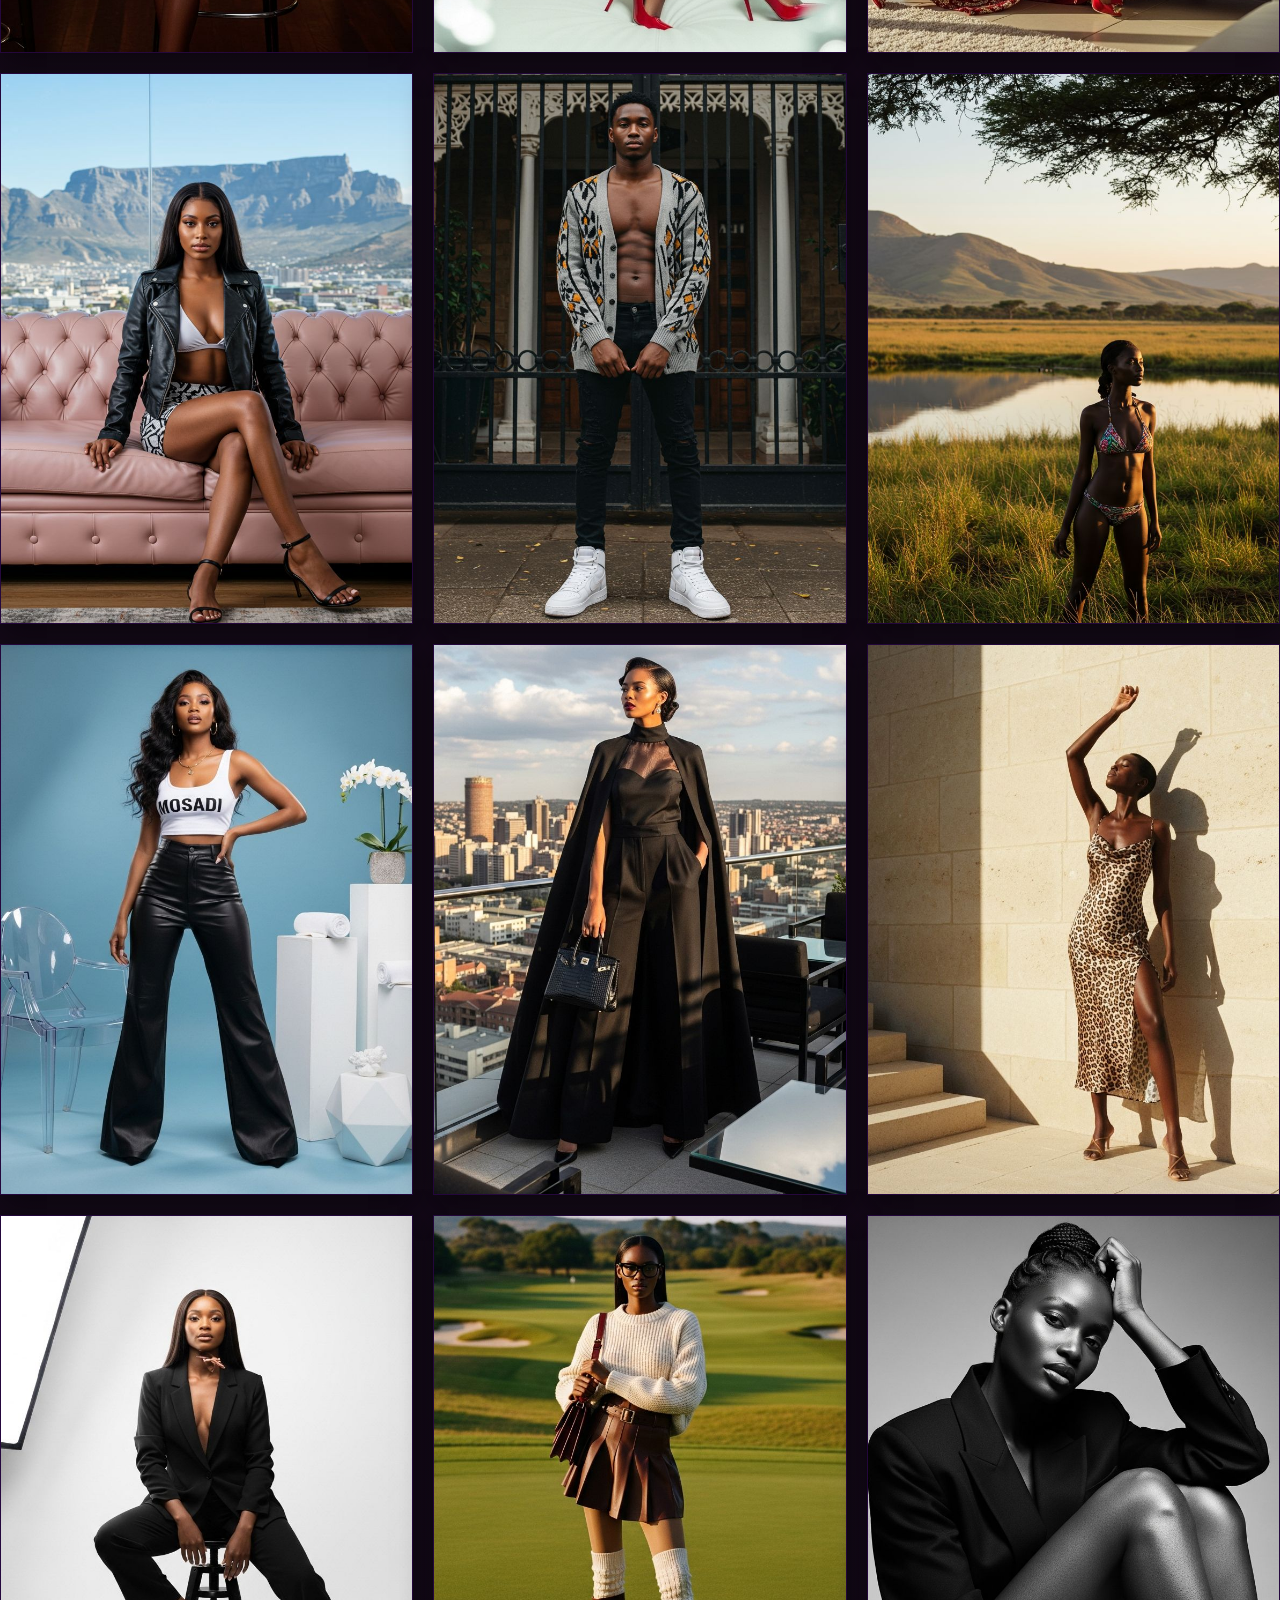
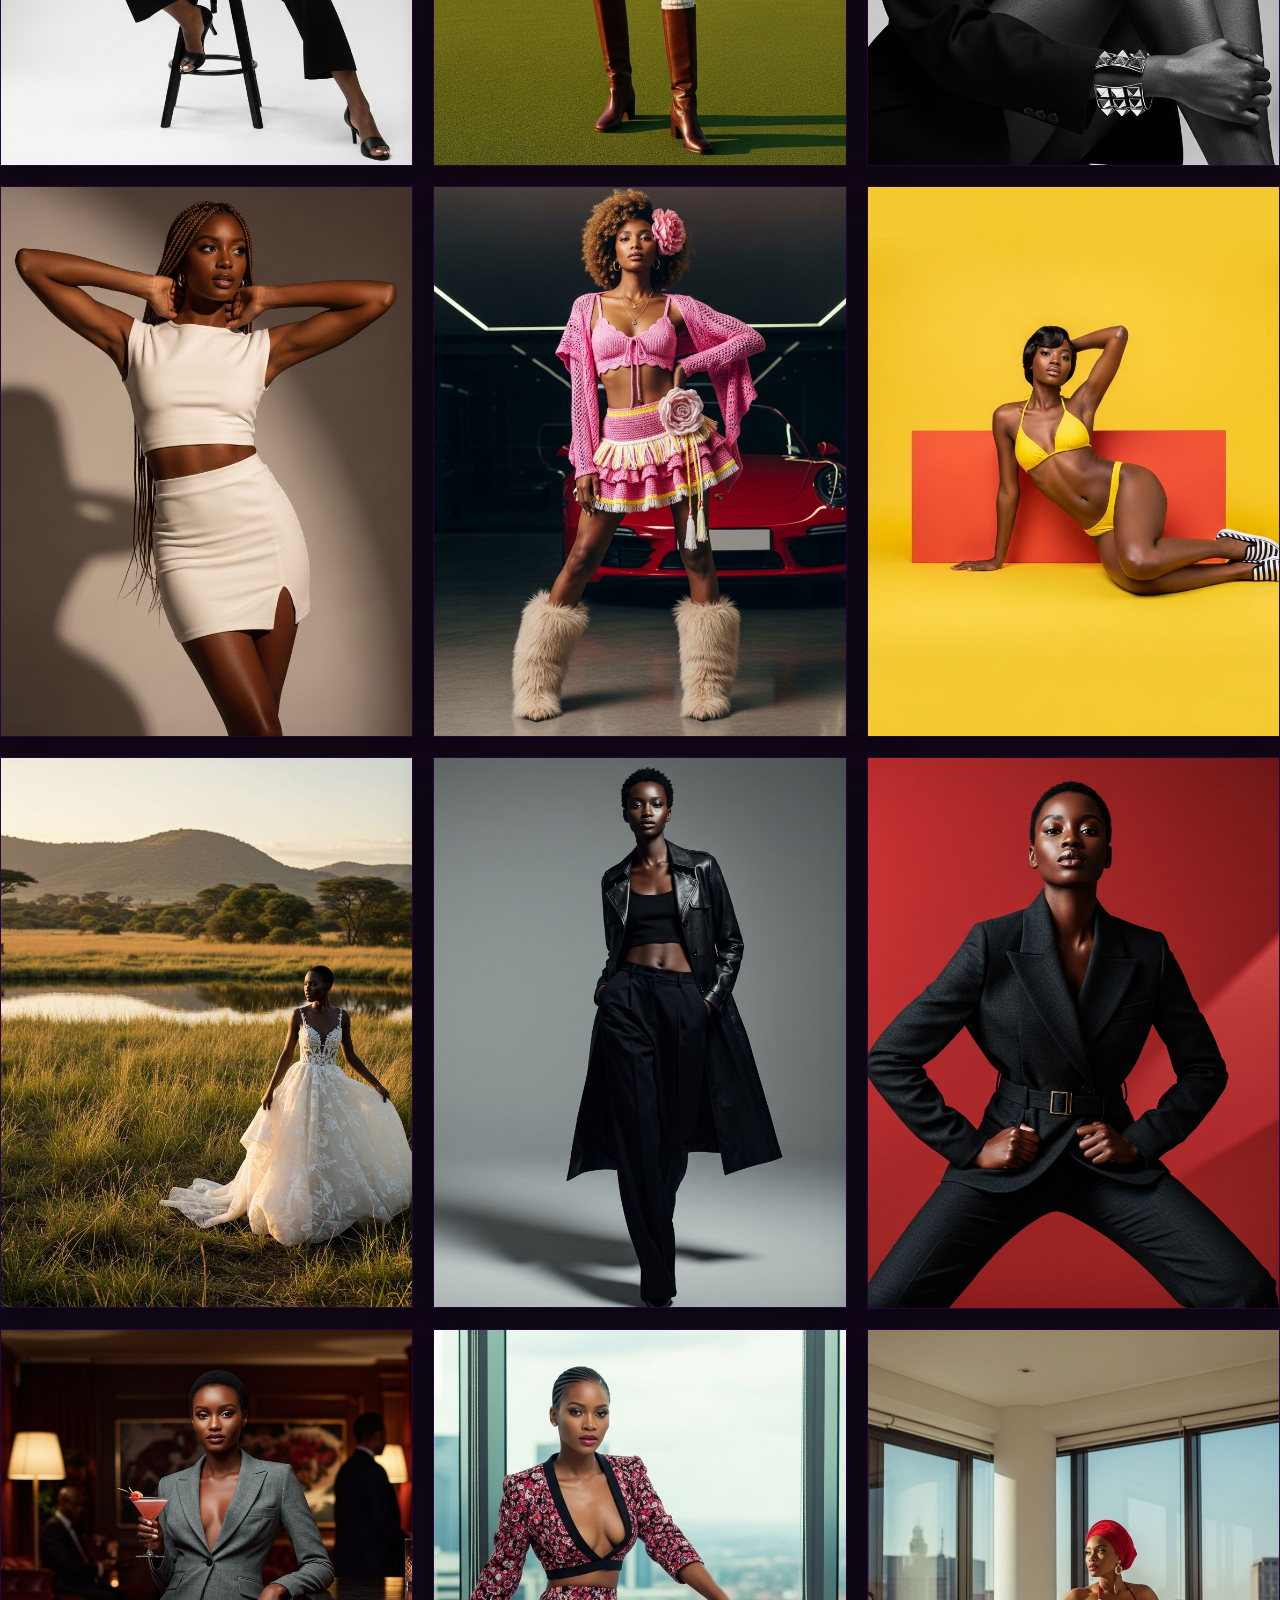
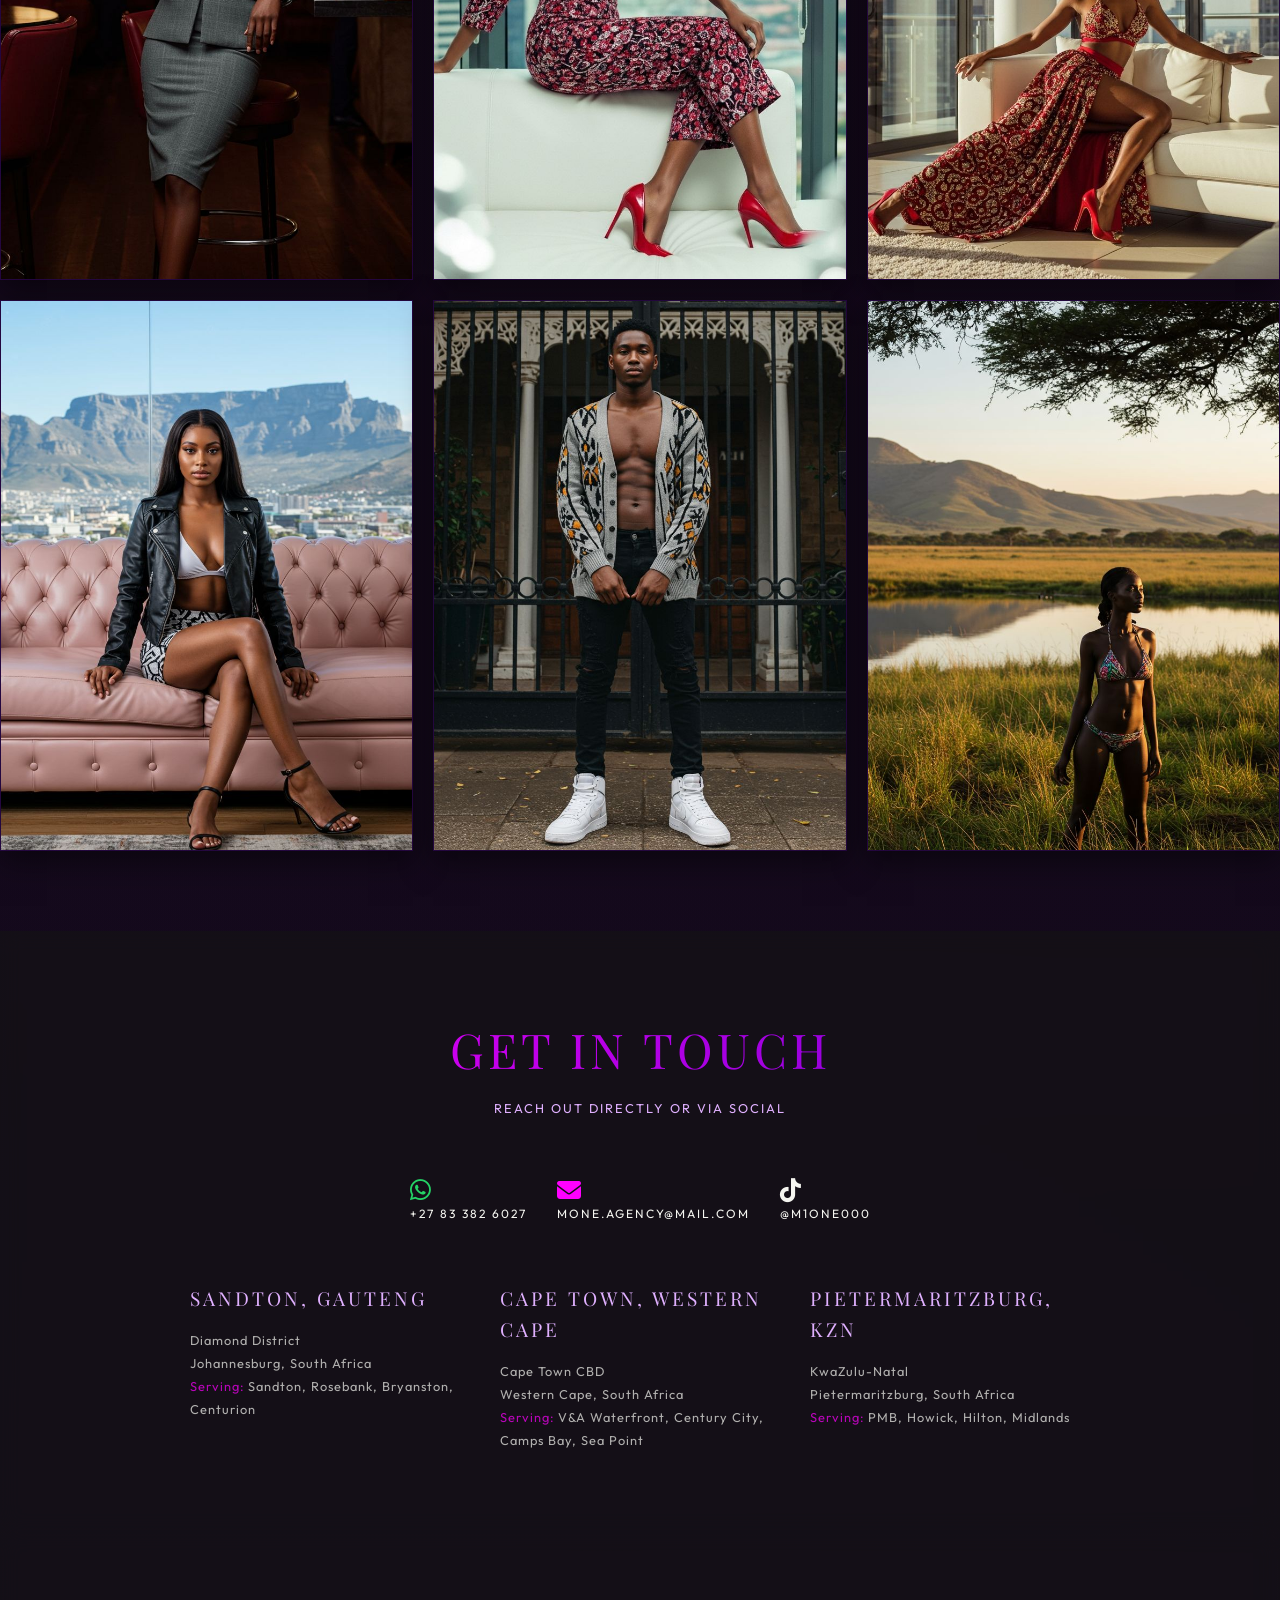
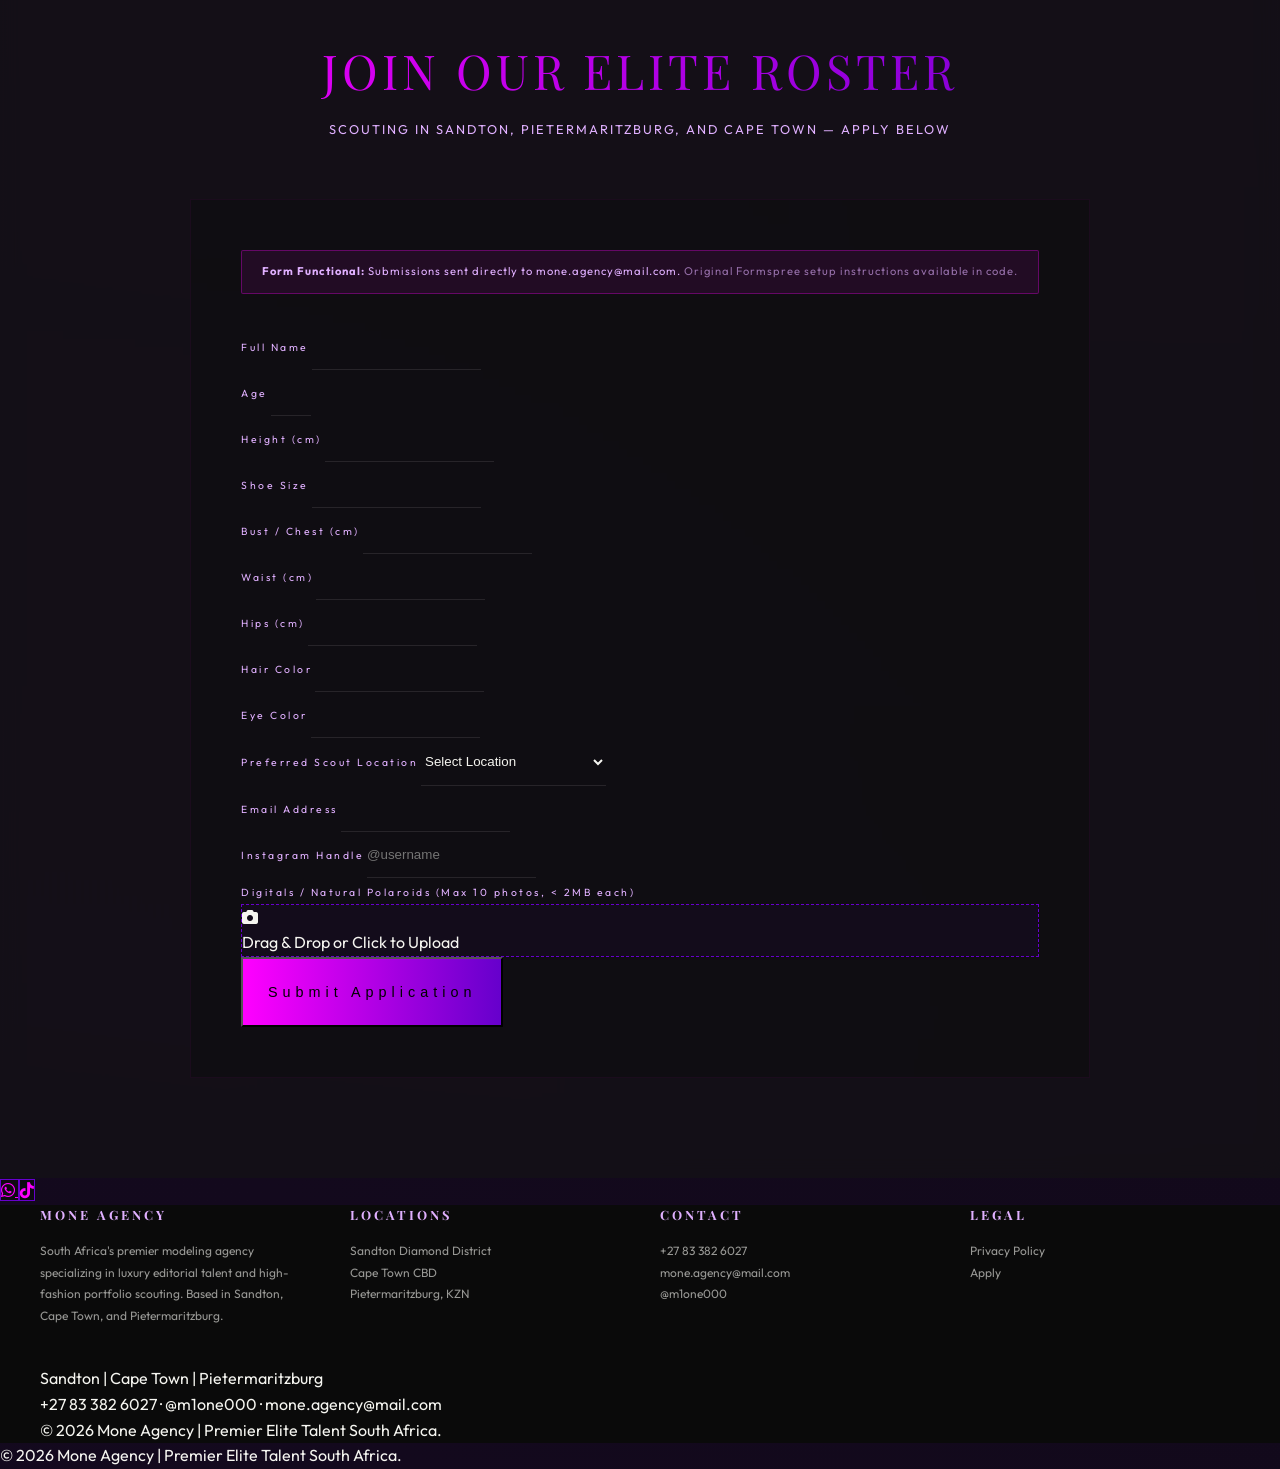
==== commit 635d003e: "Feat: Remove specific mission statement paragraph from about section" ====
--- a/index.html
+++ b/index.html
@@ -226,7 +226,7 @@
                 <h2 class="section-title">Mone Agency Elite Portfolio</h2>
                 <p class="section-subtitle">Sandton Diamond District · Cape Town CBD · Pietermaritzburg</p>
                 <p style="max-width: 800px; margin: 0 auto; font-weight: 300; letter-spacing: 1px; color: var(--sand); opacity: 0.8;">
-                    Mone curates preeminent talent. We bridge South African excellence with global high-fashion stature — serving the Sandton Diamond District, Cape Town's creative and media hub, and Pietermaritzburg.
+                    
                 </p>
             </div>
         </section>
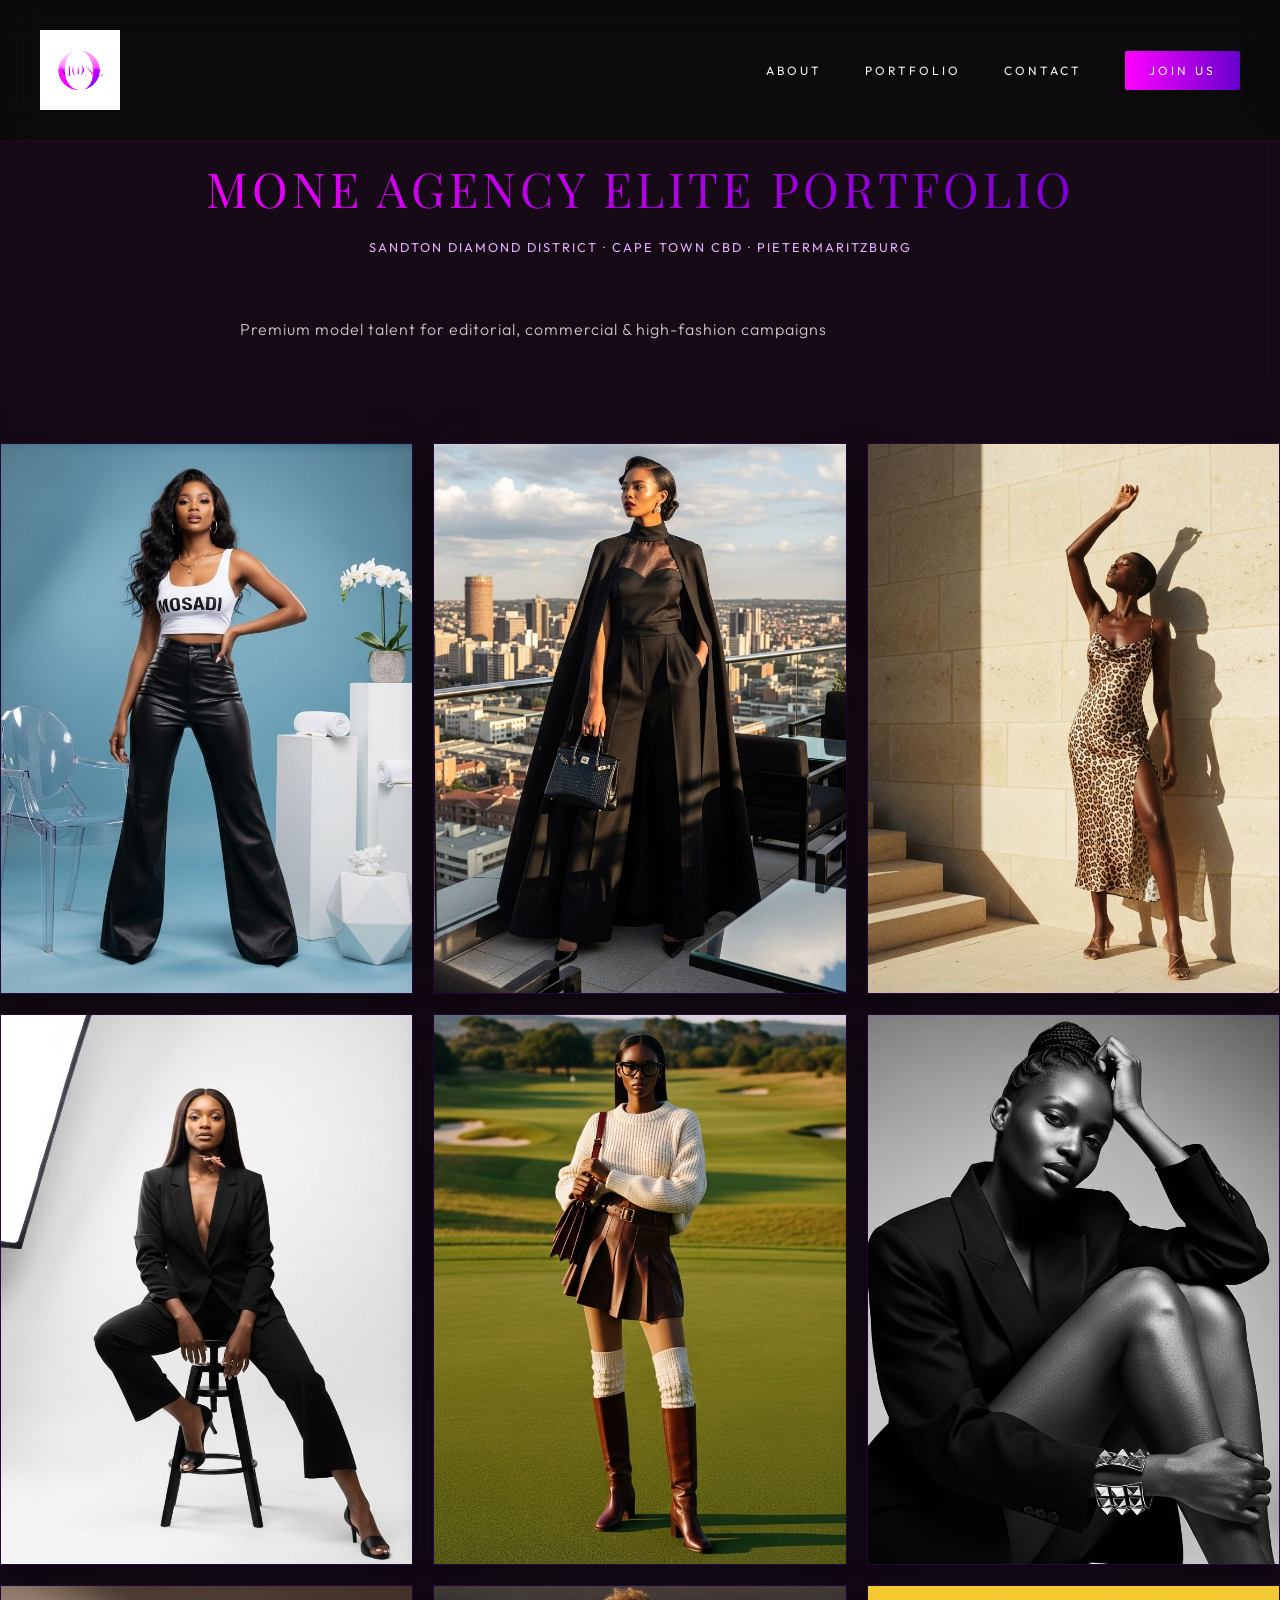
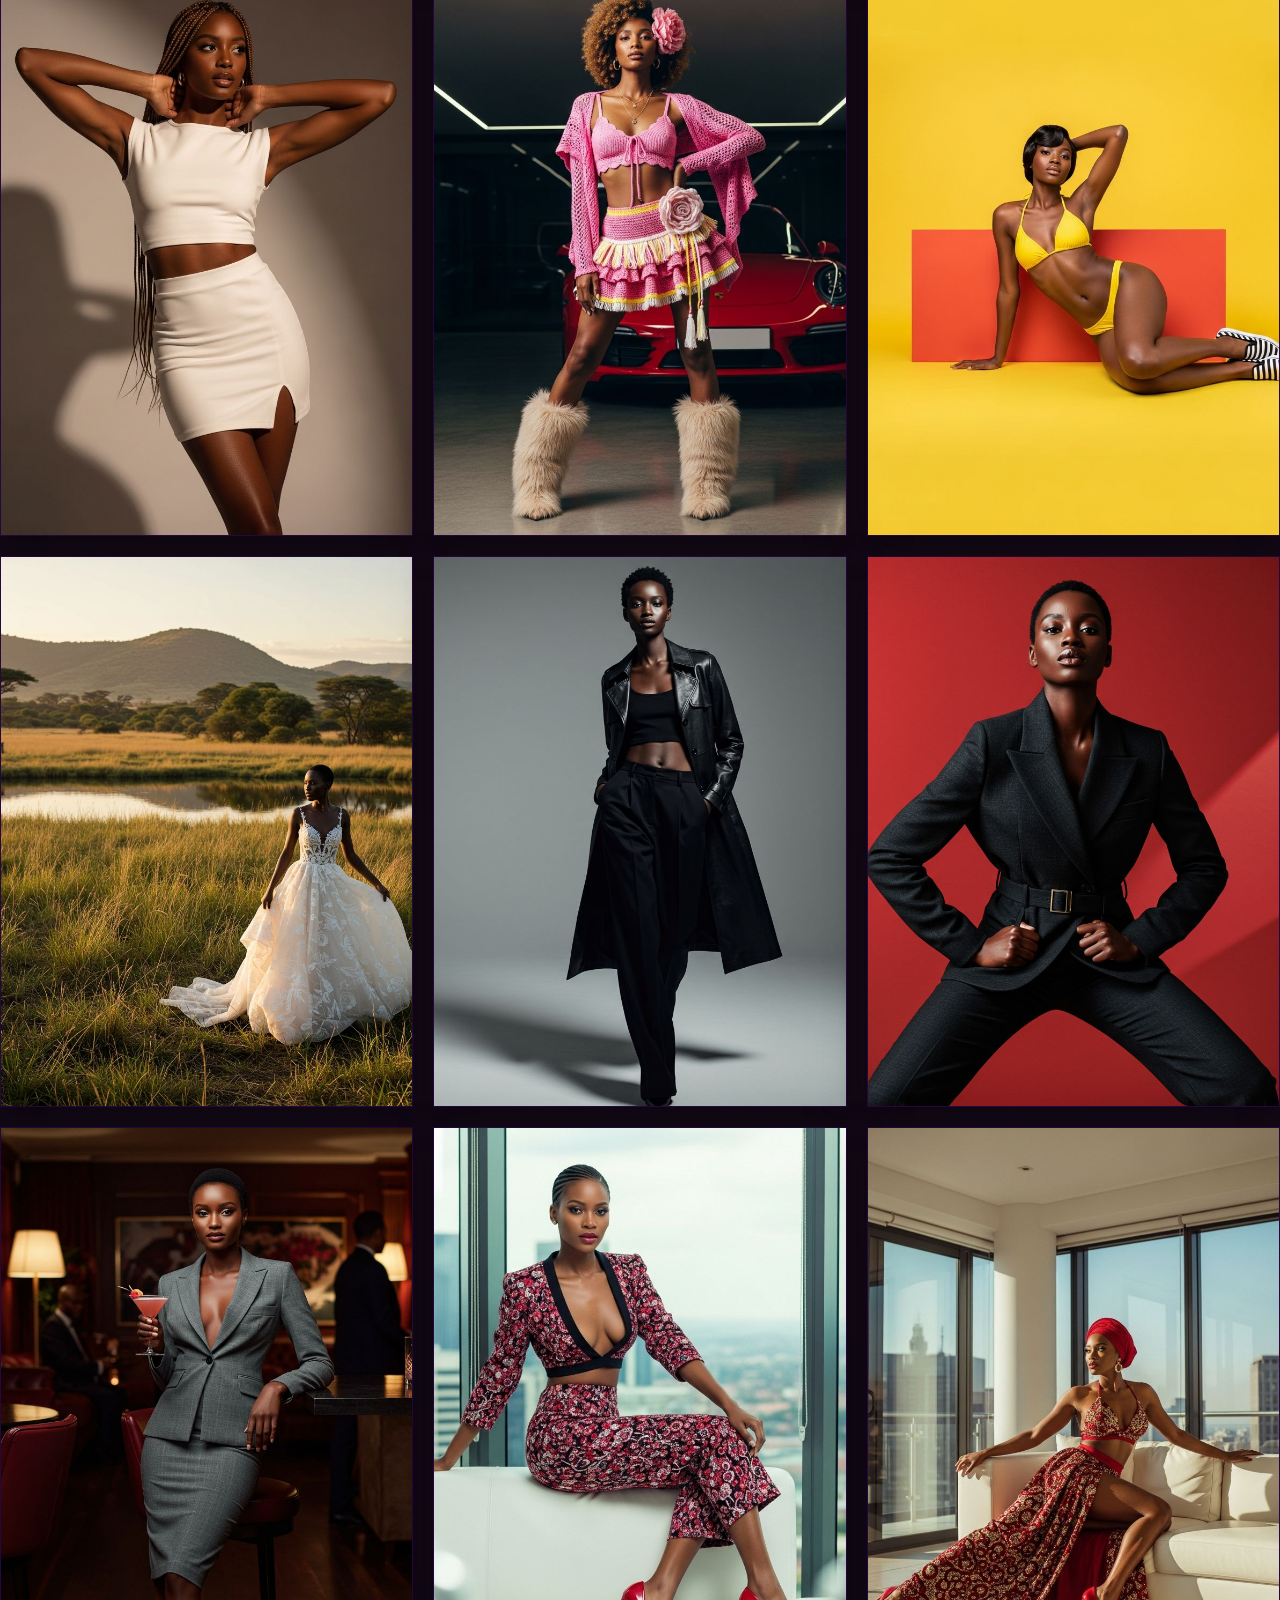
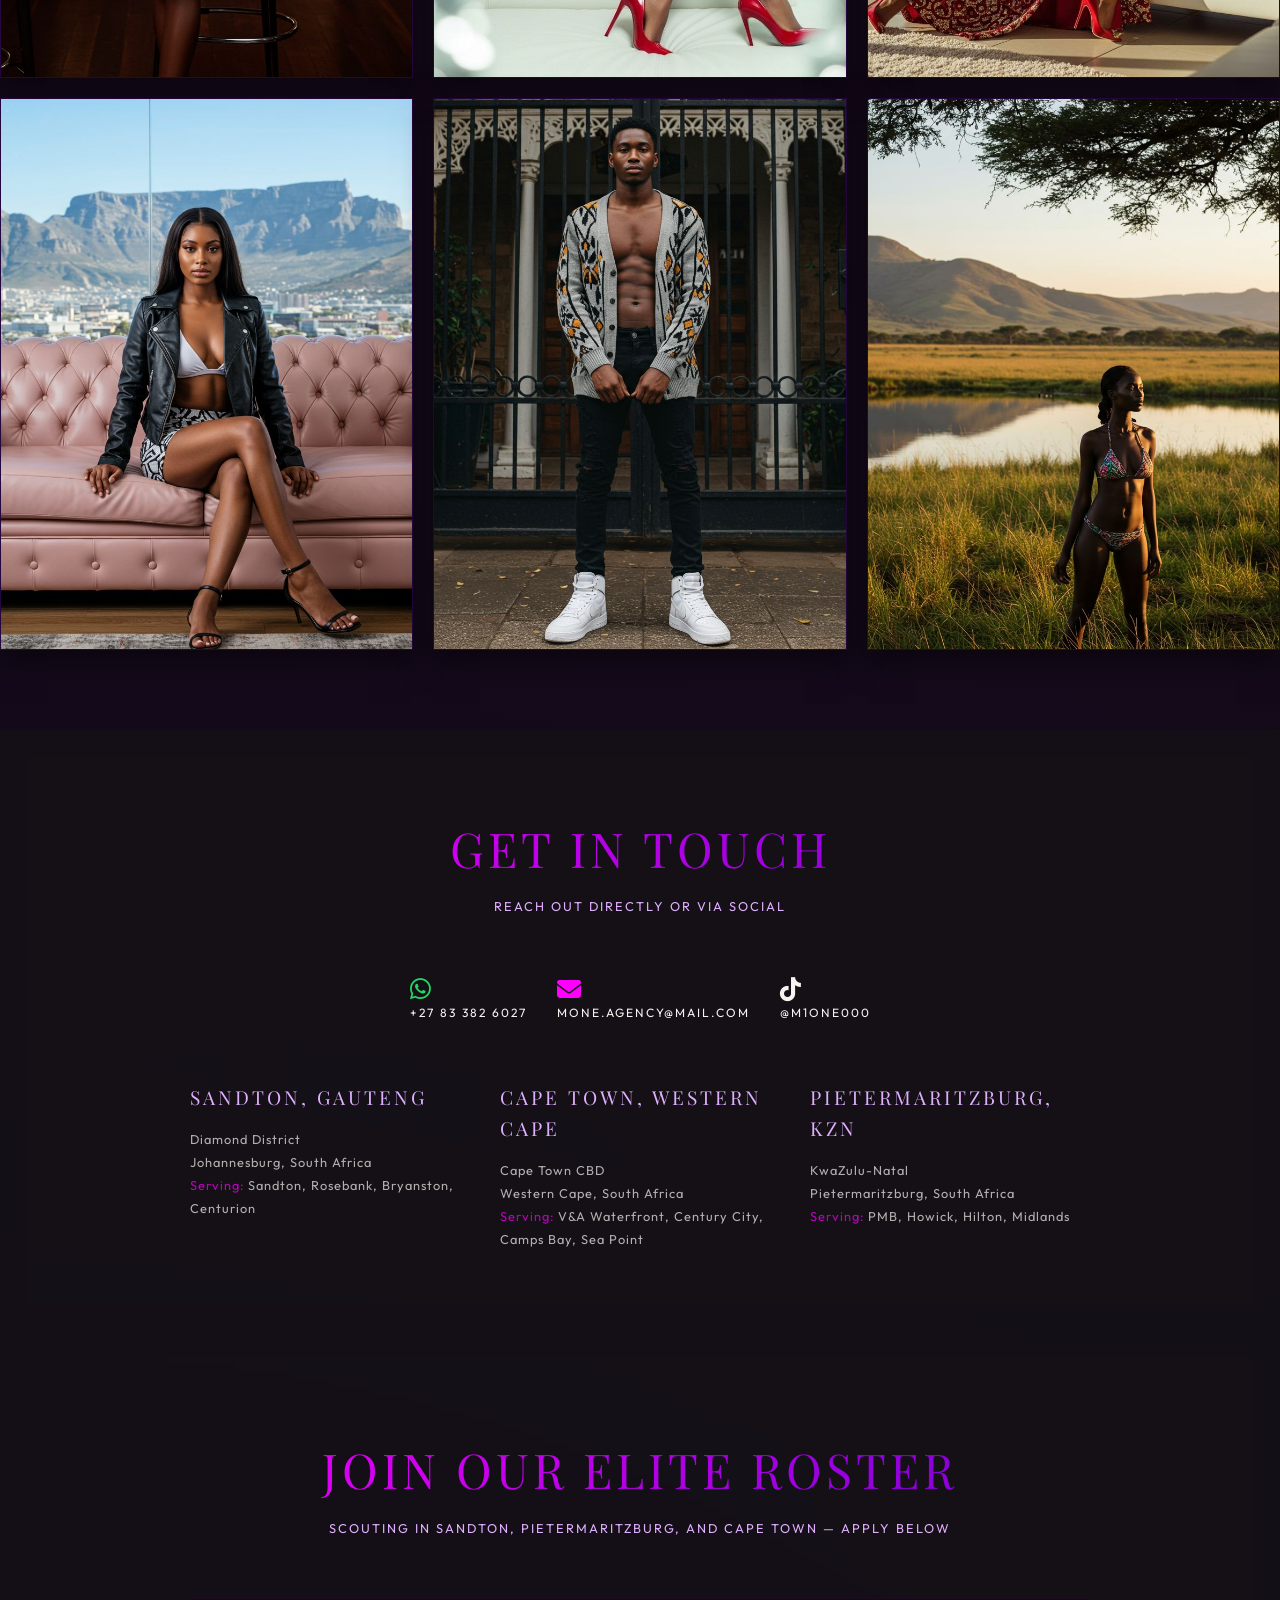
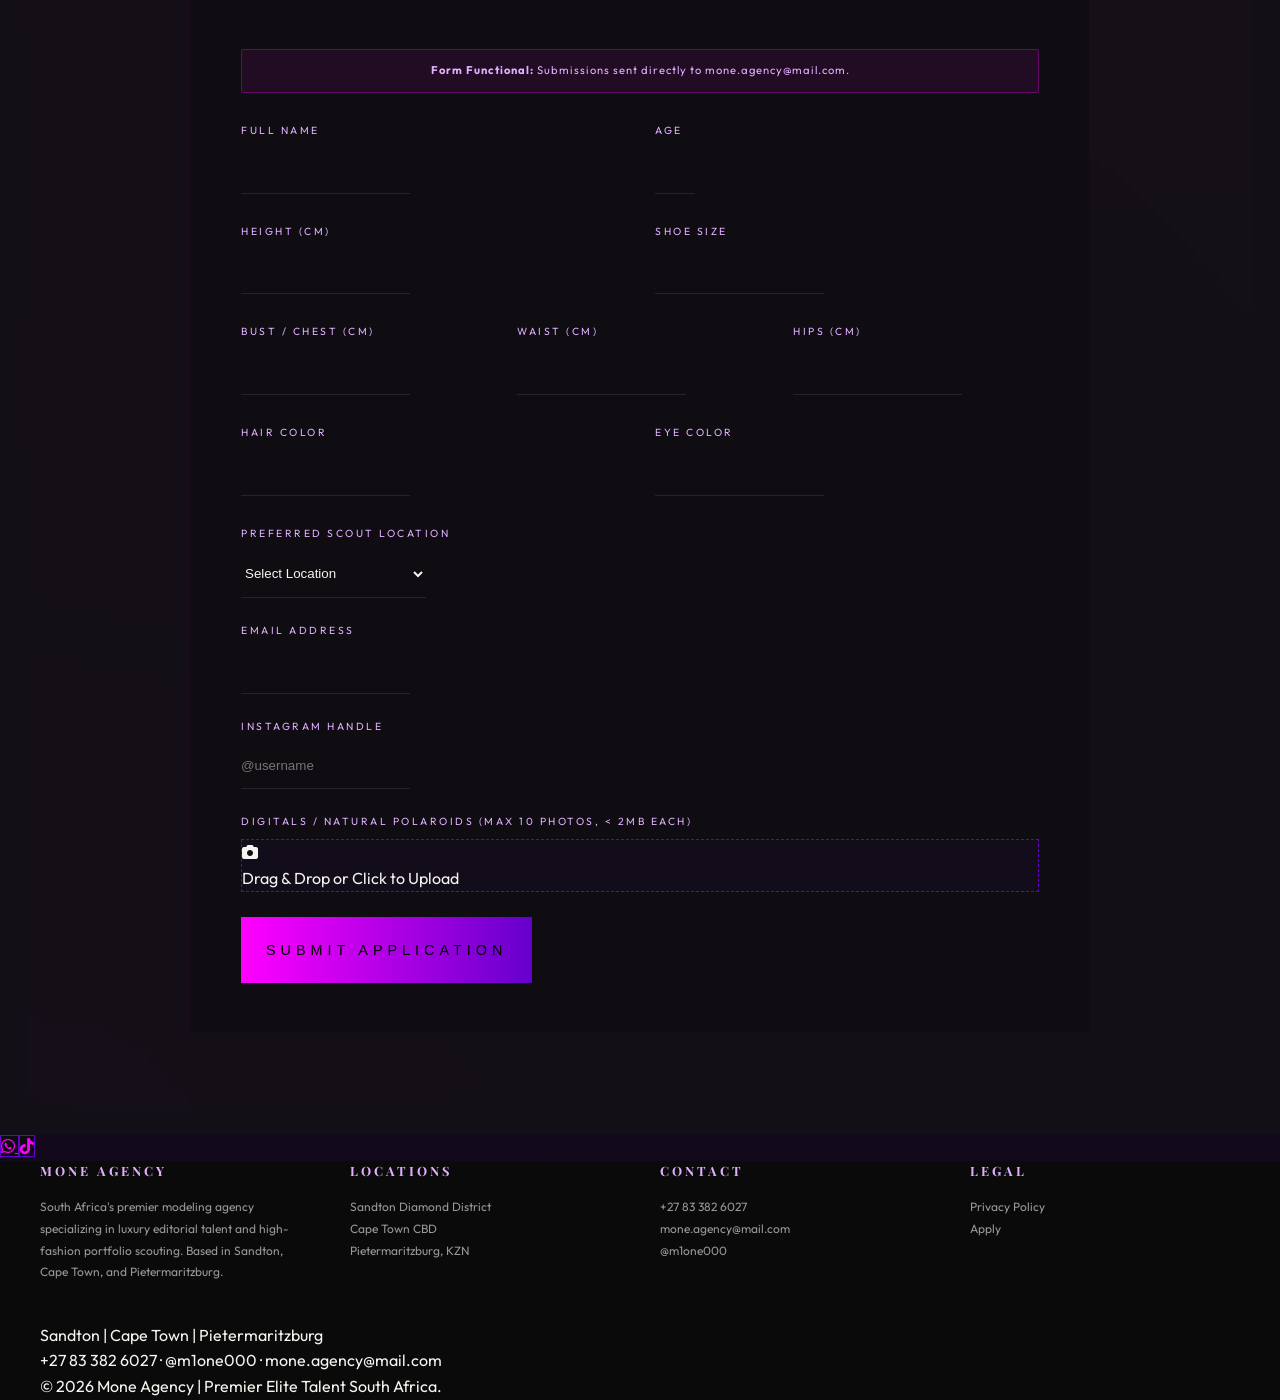
==== commit 667014d4: "Fix Join Us form, remove analytics tracking, clean up repo - Replace broken mailto: form action with" ====
--- a/index.html
+++ b/index.html
@@ -225,9 +225,7 @@
             <div class="container text-center">
                 <h2 class="section-title">Mone Agency Elite Portfolio</h2>
                 <p class="section-subtitle">Sandton Diamond District · Cape Town CBD · Pietermaritzburg</p>
-                <p style="max-width: 800px; margin: 0 auto; font-weight: 300; letter-spacing: 1px; color: var(--sand); opacity: 0.8;">
-                    
-                </p>
+                <p style="max-width: 800px; margin: 0 auto; font-weight: 300; letter-spacing: 1px; color: var(--sand); opacity: 0.8;">Premium model talent for editorial, commercial &amp; high-fashion campaigns</p>
             </div>
         </section>
 
@@ -282,19 +280,9 @@
                 <h2 class="section-title">Join Our Elite Roster</h2>
                 <p class="section-subtitle">Scouting in Sandton, Pietermaritzburg, and Cape Town — apply below</p>
                 
-                <!--
-                    FORMSPREE SETUP REQUIRED:
-                    1. Go to https://formspree.io → create free account → new form
-                    2. Add fields matching: name, age, height, shoe, bust, waist, hips, hair, eyes, location, email, instagram, photos[]
-                    3. Copy your form ID (e.g. xwyqbzvk)
-                    4. Replace YOUR_FORM_ID in the action URL below
-                    5. Commit and push
-                    Alternative: use action="mailto:mone.agency@mail.com" for direct email
-                -->
-                <form id="modelForm" class="model-form" action="mailto:mone.agency@mail.com?subject=New Model Application: Mone Agency 2026" method="post" enctype="multipart/form-data">
+                <form id="modelForm" class="model-form">
                     <div id="form-setup-banner" style="background:rgba(255,0,255,0.08);border:1px solid rgba(255,0,255,0.3);padding:12px 20px;margin-bottom:30px;text-align:center;font-size:0.7rem;letter-spacing:1px;color:var(--lavender);border-radius:2px;">
                         <strong>Form Functional:</strong> Submissions sent directly to mone.agency@mail.com.
-                        <span style="opacity:0.6;"> Original Formspree setup instructions available in code.</span>
                     </div>
                     
                     <div class="form-row">
@@ -319,7 +307,7 @@
                         </div>
                     </div>
 
-                    <div class="form-row">
+                    <div class="form-row three-col">
                         <div class="form-group">
                             <label for="bust">Bust / Chest (cm)</label>
                             <input type="text" id="bust" name="bust" required>
@@ -432,10 +420,3 @@
     <script src="script.js"></script>
 </body>
 </html>
- <p>&copy; 2026 Mone Agency | Premier Elite Talent South Africa.</p>
-        </div>
-    </footer>
-
-    <script src="script.js"></script>
-</body>
-</html>
--- a/style.css
+++ b/style.css
@@ -80,7 +80,6 @@
 
 .btn-apply {
     background: var(--brand-gradient);
-    -webkit-background-clip: padding-box;
     padding: 12px 24px;
     border: none !important;
     position: relative;
@@ -160,10 +159,28 @@
     border: 1px solid rgba(255, 0, 255, 0.05);
 }
 
+.form-row {
+    display: grid;
+    grid-template-columns: 1fr 1fr;
+    gap: 30px;
+    margin-bottom: 5px;
+}
+
+.form-row.three-col {
+    grid-template-columns: 1fr 1fr 1fr;
+}
+
+.form-group {
+    margin-bottom: 25px;
+}
+
 .form-group label {
+    display: block;
     color: var(--lavender);
     font-size: 0.65rem;
     letter-spacing: 2.5px;
+    text-transform: uppercase;
+    margin-bottom: 8px;
 }
 
 .form-group input, .form-group select, .form-group textarea {
@@ -175,8 +192,16 @@
     border-radius: 0;
 }
 
-.form-group input:focus {
+.form-group input:focus,
+.form-group select:focus,
+.form-group textarea:focus {
+    outline: none;
     border-bottom-color: var(--magenta);
+}
+
+.form-group select option {
+    background: var(--onyx);
+    color: var(--sand);
 }
 
 .upload-zone {
@@ -191,10 +216,26 @@
 
 .btn-submit {
     background: var(--brand-gradient);
+    border: none;
     border-radius: 0;
     padding: 25px;
     font-size: 0.9rem;
     letter-spacing: 5px;
+    text-transform: uppercase;
+    cursor: pointer;
+    transition: transform 0.3s ease, box-shadow 0.3s ease;
+}
+
+.btn-submit:hover {
+    transform: scale(1.02);
+    box-shadow: 0 0 25px rgba(255, 0, 255, 0.4);
+}
+
+.btn-submit:disabled {
+    opacity: 0.5;
+    cursor: not-allowed;
+    transform: none;
+    box-shadow: none;
 }
 
 /* Floating Elements */
@@ -214,8 +255,53 @@
     background-color: var(--onyx);
 }
 
+@media (max-width: 900px) {
+    .model-form {
+        padding: 30px 20px;
+    }
+    .form-row {
+        grid-template-columns: 1fr;
+        gap: 0;
+    }
+    .form-row.three-col {
+        grid-template-columns: 1fr;
+    }
+}
+
 @media (max-width: 768px) {
     .container { padding: 0 20px; }
     .section-title { font-size: 2rem; }
     header .logo { height: 50px; }
-}
+    header .container {
+        flex-direction: column;
+        gap: 15px;
+    }
+    nav {
+        display: flex;
+        flex-wrap: wrap;
+        justify-content: center;
+        gap: 10px;
+    }
+    nav a {
+        margin: 0 10px;
+        font-size: 0.65rem;
+    }
+    .gallery-grid {
+        grid-template-columns: repeat(auto-fill, minmax(250px, 1fr));
+    }
+    .apply-section {
+        padding: 60px 0;
+    }
+    .btn-submit {
+        padding: 18px;
+        font-size: 0.8rem;
+        letter-spacing: 3px;
+    }
+}
+
+@media (max-width: 480px) {
+    .section-title { font-size: 1.5rem; }
+    .gallery-grid {
+        grid-template-columns: 1fr;
+    }
+}
